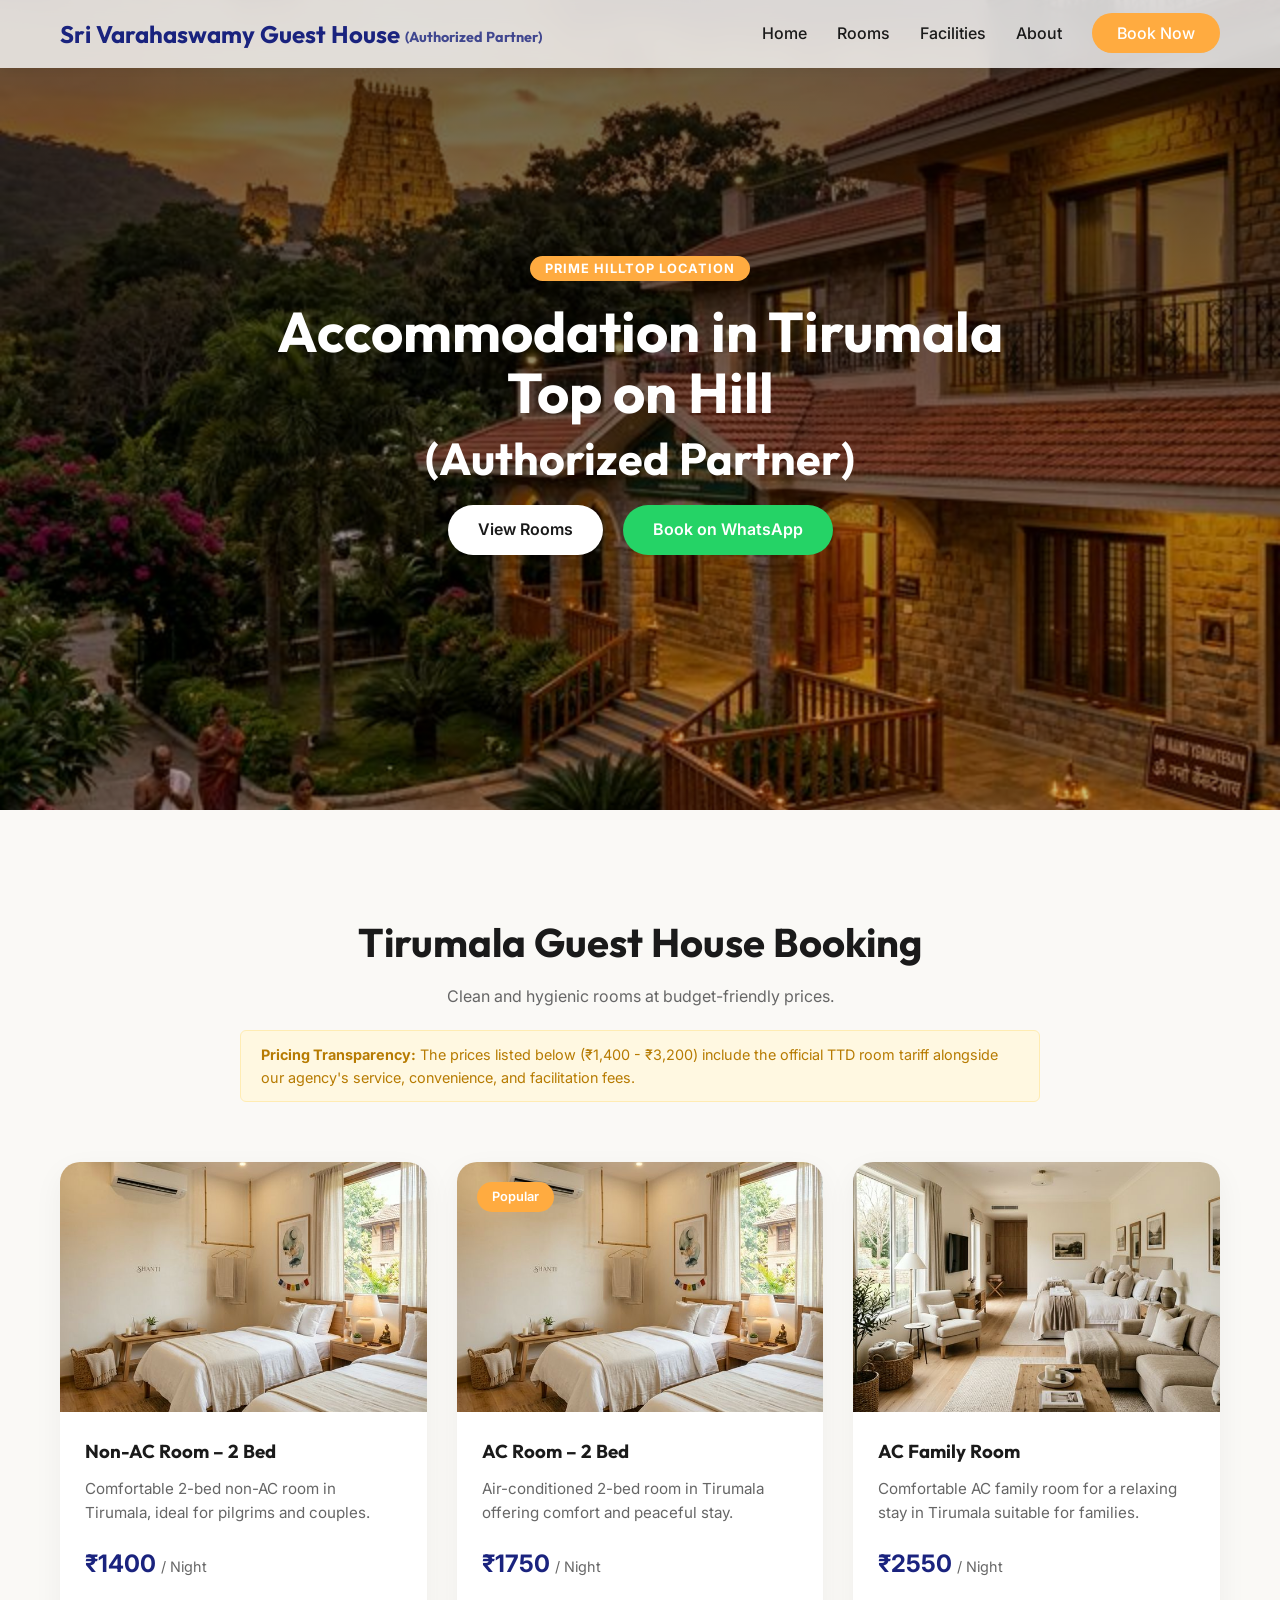
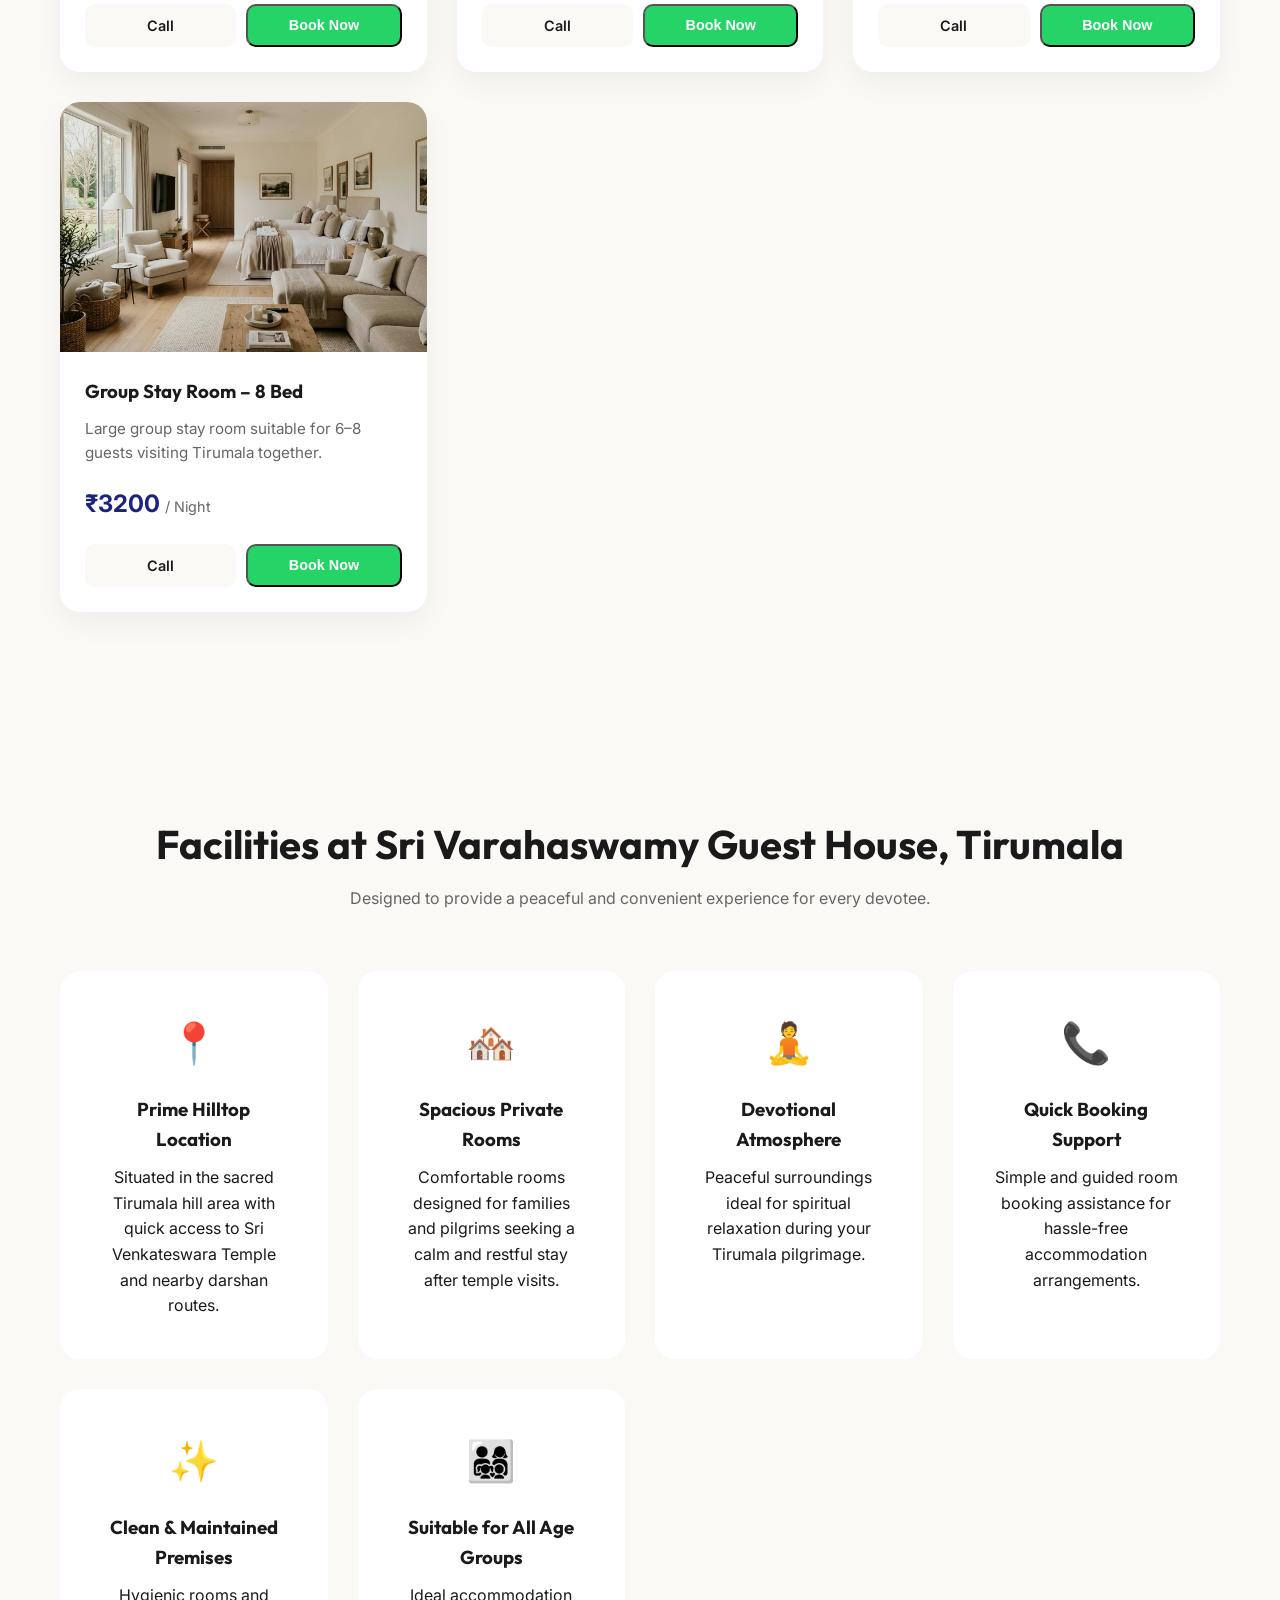
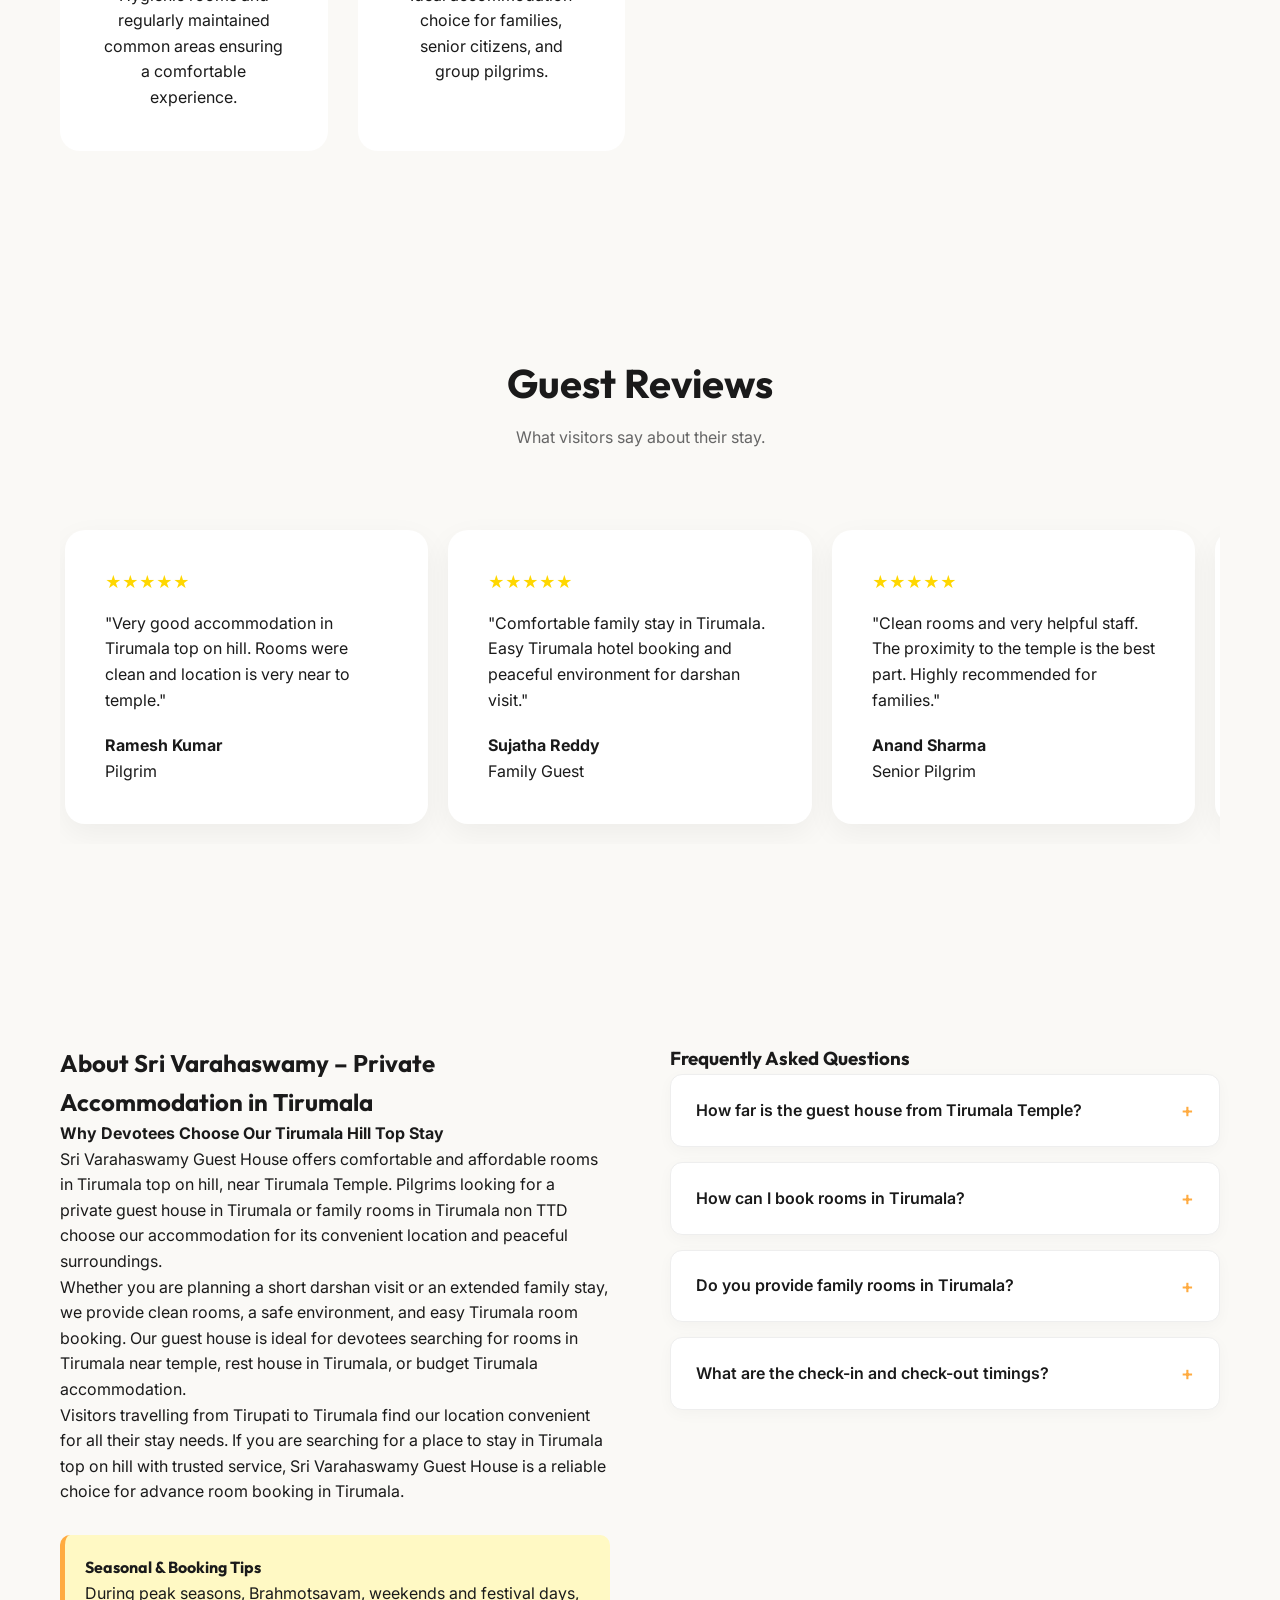
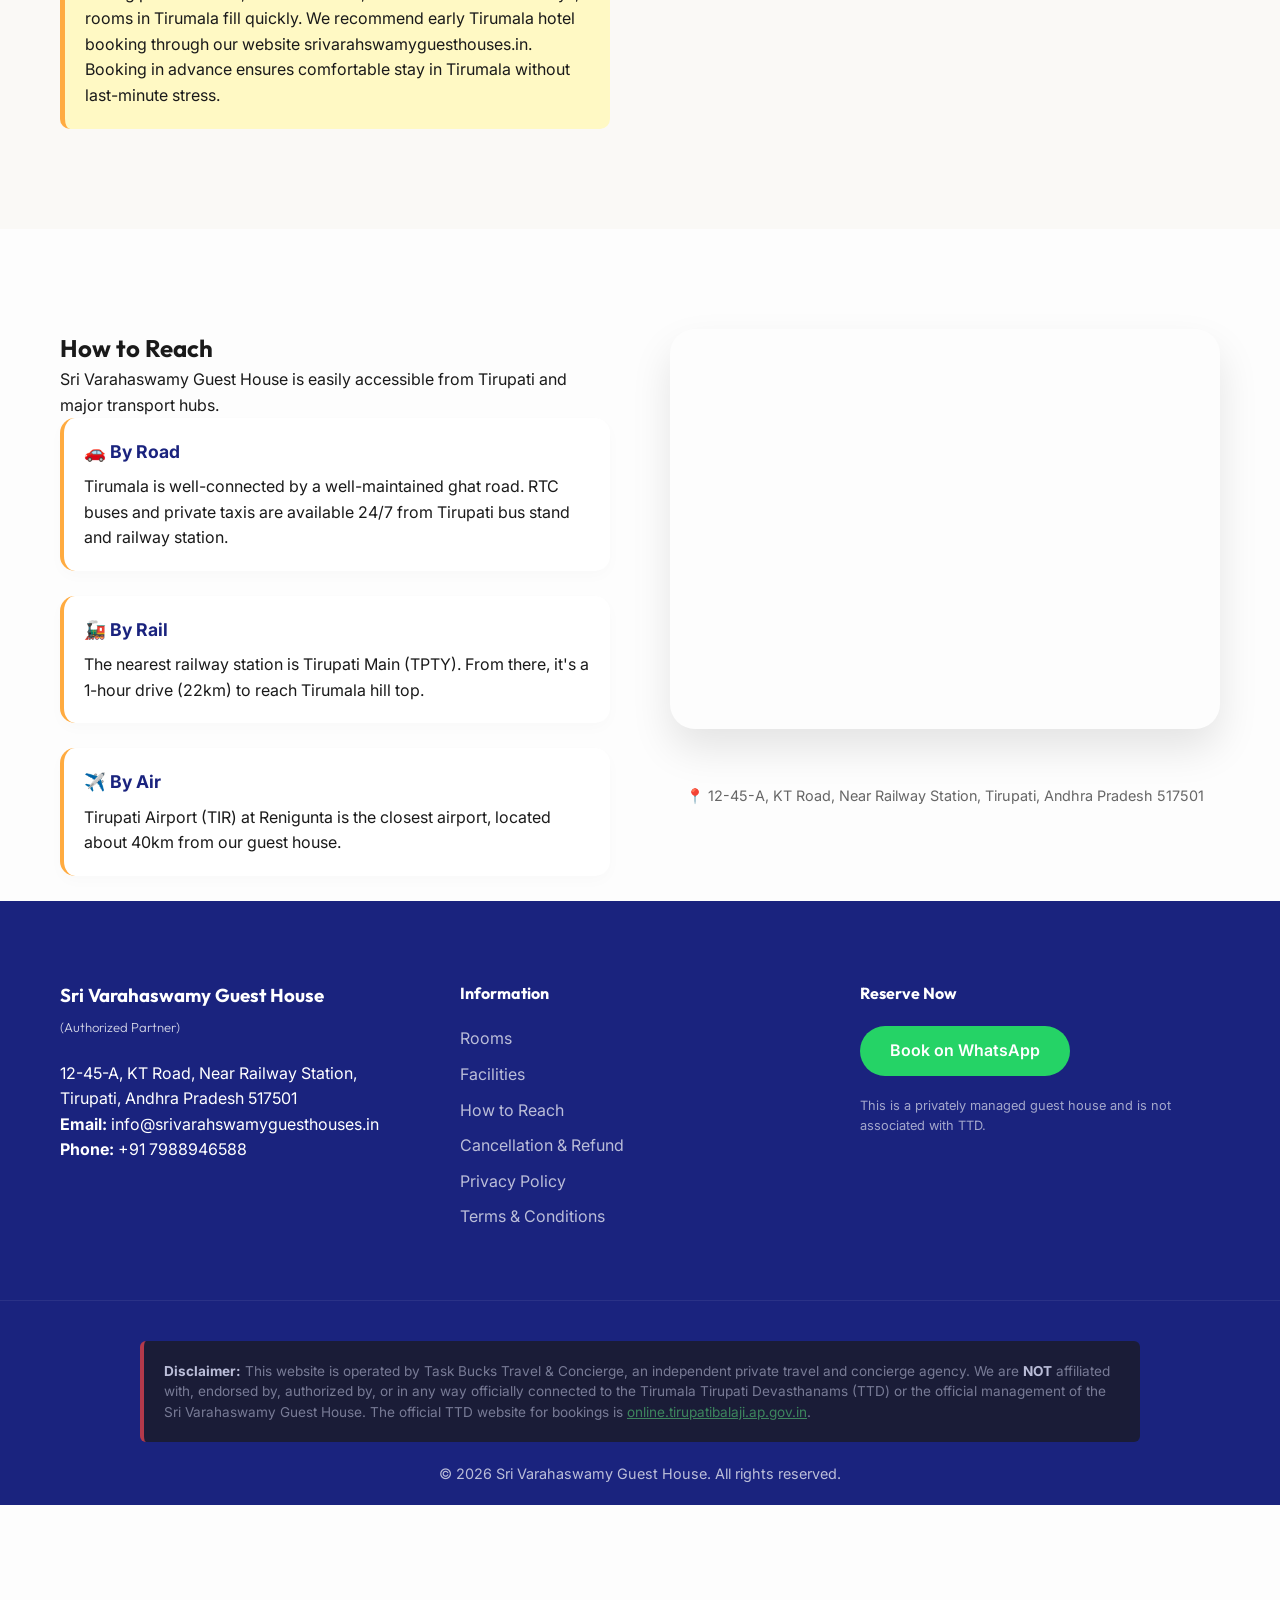
==== index.html @ fe8ccba9 "Add Google tag (gtag.js) to headers" ====
<!DOCTYPE html>
<html lang="en">
<head>
    <meta charset="UTF-8">
    <meta name="viewport" content="width=device-width, initial-scale=1.0">
    <title>Sri Varahaswamy Guest House | Authorized Partner - Peaceful Stay in Tirumala</title>
    <link rel="stylesheet" href="style.css">
    <link rel="preconnect" href="https://fonts.googleapis.com">
    <link rel="preconnect" href="https://fonts.gstatic.com" crossorigin>
    <link href="https://fonts.googleapis.com/css2?family=Outfit:wght@300;400;600;700&family=Inter:wght@400;500;600&display=swap" rel="stylesheet">
    <meta name="description" content="Peaceful private accommodation in Tirumala top on hill. Ideal for pilgrims seeking budget rooms in Tirumala near temple with advance room booking support.">
    <meta name="keywords" content="Tirumala room booking, Rooms in Tirumala near temple, Tirumala guest house booking, Accommodation in Tirumala top on hill, Budget rooms in Tirumala, Tirumala private accommodation, Family rooms in Tirumala non TTD, Private guest house in Tirumala top on hill, AC family room Tirumala booking, Advance room booking in Tirumala, Group stay rooms in Tirumala, Stay near Sri Venkateswara Temple Tirumala, Tirumala hill top stay, Tirupati to Tirumala accommodation">
    <!-- Vercel Analytics -->
    <script>
      window.va = window.va || function () { (window.vaq = window.vaq || []).push(arguments); };
    </script>
    <script defer src="/_vercel/insights/script.js"></script>

    <!-- Google tag (gtag.js) -->
    <script async src="https://www.googletagmanager.com/gtag/js?id=AW-18048998232"></script>
    <script>
      window.dataLayer = window.dataLayer || [];
      function gtag(){dataLayer.push(arguments);}
      gtag('js', new Date());

      gtag('config', 'AW-18048998232');
    </script>
    <!-- Google tag (gtag.js) -->
    <script async src="https://www.googletagmanager.com/gtag/js?id=AW-18251612010"></script>
    <script>
      window.dataLayer = window.dataLayer || [];
      function gtag(){dataLayer.push(arguments);}
      gtag('js', new Date());

      gtag('config', 'AW-18251612010');
    </script>
</head>
<body>
    <nav class="navbar">
        <div class="container">
            <a href="#" class="logo">Sri Varahaswamy Guest House <span style="font-size: 0.6em; opacity: 0.8; vertical-align: middle;">(Authorized Partner)</span></a>
            <ul class="nav-links">
                <li><a href="#home">Home</a></li>
                <li><a href="#rooms">Rooms</a></li>
                <li><a href="#facilities">Facilities</a></li>
                <li><a href="#about">About</a></li>
                <li><a href="#contact" class="btn-primary">Book Now</a></li>
            </ul>
            <button class="mobile-menu-toggle">
                <span></span>
                <span></span>
                <span></span>
            </button>
        </div>
    </nav>

    <header id="home" class="hero">
        <div class="hero-overlay"></div>
        <img src="assets/hero_tirumala_guesthouse_1774015501222.png" alt="Sri Varahaswamy Guest House Tirumala" class="hero-bg">
        <div class="container hero-content">
            <span class="badge">Prime Hilltop Location</span>
            <h1>Accommodation in Tirumala Top on Hill <br><span style="font-size: 0.8em;">(Authorized Partner)</span></h1>


            <div class="hero-btns">
                <a href="#rooms" class="btn-secondary">View Rooms</a>
                <a href="https://wa.me/917988946588" class="btn-whatsapp">Book on WhatsApp</a>
            </div>
        </div>
    </header>

    <section id="rooms" class="rooms">
        <div class="container">
            <div class="section-header">
                <h2>Tirumala Guest House Booking</h2>
                <p>Clean and hygienic rooms at budget-friendly prices.</p>
                <div style="background-color: #fff8e1; color: #b77b02; padding: 12px 20px; border-radius: 6px; margin: 20px auto 0; max-width: 800px; border: 1px solid #ffecb3; text-align: left; font-size: 0.9rem;">
                    <strong>Pricing Transparency:</strong> The prices listed below (₹1,400 - ₹3,200) include the official TTD room tariff alongside our agency's service, convenience, and facilitation fees.
                </div>
            </div>
            <div class="room-grid">
                <!-- Non-AC Room - 2 Bed -->
                <div class="room-card">
                    <div class="room-img">
                        <img src="assets/room_ac_luxury_1774015519797.png" alt="Non-AC Room">
                    </div>
                    <div class="room-info">
                        <h3>Non-AC Room – 2 Bed</h3>
                        <p>Comfortable 2-bed non-AC room in Tirumala, ideal for pilgrims and couples.</p>
                        <div class="price">₹1400 <span>/ Night</span></div>
                        <div class="room-footer">
                            <a href="tel:+917988946588" class="btn-call">Call</a>
                            <button onclick="openBookingModal('Non-AC Room – 2 Bed')" class="btn-wa">Book Now</button>
                        </div>
                    </div>
                </div>

                <!-- AC Room - 2 Bed -->
                <div class="room-card highlight">
                    <div class="room-img">
                        <img src="assets/room_ac_luxury_1774015519797.png" alt="AC Room">
                        <span class="room-badge">Popular</span>
                    </div>
                    <div class="room-info">
                        <h3>AC Room – 2 Bed</h3>
                        <p>Air-conditioned 2-bed room in Tirumala offering comfort and peaceful stay.</p>
                        <div class="price">₹1750 <span>/ Night</span></div>
                        <div class="room-footer">
                            <a href="tel:+917988946588" class="btn-call">Call</a>
                            <button onclick="openBookingModal('AC Room – 2 Bed')" class="btn-wa">Book Now</button>
                        </div>
                    </div>
                </div>

                <!-- AC Family Room -->
                <div class="room-card">
                    <div class="room-img">
                        <img src="assets/room_family_spacious_1774015540681.png" alt="AC Family Room">
                    </div>
                    <div class="room-info">
                        <h3>AC Family Room</h3>
                        <p>Comfortable AC family room for a relaxing stay in Tirumala suitable for families.</p>
                        <div class="price">₹2550 <span>/ Night</span></div>
                        <div class="room-footer">
                            <a href="tel:+917988946588" class="btn-call">Call</a>
                            <button onclick="openBookingModal('AC Family Room')" class="btn-wa">Book Now</button>
                        </div>
                    </div>
                </div>
                
                <!-- Group Stay Room - 8 Bed -->
                <div class="room-card">
                    <div class="room-img">
                        <img src="assets/room_family_spacious_1774015540681.png" alt="Group Stay Room" style="filter: brightness(0.9);">
                    </div>
                    <div class="room-info">
                        <h3>Group Stay Room – 8 Bed</h3>
                        <p>Large group stay room suitable for 6–8 guests visiting Tirumala together.</p>
                        <div class="price">₹3200 <span>/ Night</span></div>
                        <div class="room-footer">
                            <a href="tel:+917988946588" class="btn-call">Call</a>
                            <button onclick="openBookingModal('Group Stay Room – 8 Bed')" class="btn-wa">Book Now</button>
                        </div>
                    </div>
                </div>
            </div>
        </div>
    </section>

    <section id="facilities" class="facilities">
        <div class="container">
            <div class="section-header">
                <h2>Facilities at Sri Varahaswamy Guest House, Tirumala</h2>
                <p>Designed to provide a peaceful and convenient experience for every devotee.</p>
            </div>
            <div class="facilities-grid">
                <div class="facility-item">
                    <div class="icon">📍</div>
                    <h3>Prime Hilltop Location</h3>
                    <p>Situated in the sacred Tirumala hill area with quick access to Sri Venkateswara Temple and nearby darshan routes.</p>
                </div>
                <div class="facility-item">
                    <div class="icon">🏘️</div>
                    <h3>Spacious Private Rooms</h3>
                    <p>Comfortable rooms designed for families and pilgrims seeking a calm and restful stay after temple visits.</p>
                </div>
                <div class="facility-item">
                    <div class="icon">🧘</div>
                    <h3>Devotional Atmosphere</h3>
                    <p>Peaceful surroundings ideal for spiritual relaxation during your Tirumala pilgrimage.</p>
                </div>
                <div class="facility-item">
                    <div class="icon">📞</div>
                    <h3>Quick Booking Support</h3>
                    <p>Simple and guided room booking assistance for hassle-free accommodation arrangements.</p>
                </div>
                <div class="facility-item">
                    <div class="icon">✨</div>
                    <h3>Clean & Maintained Premises</h3>
                    <p>Hygienic rooms and regularly maintained common areas ensuring a comfortable experience.</p>
                </div>
                <div class="facility-item">
                    <div class="icon">👨‍👩‍👧‍👦</div>
                    <h3>Suitable for All Age Groups</h3>
                    <p>Ideal accommodation choice for families, senior citizens, and group pilgrims.</p>
                </div>
            </div>
        </div>
    </section>

    <section id="reviews" class="reviews">
        <div class="container">
            <div class="section-header">
                <h2>Guest Reviews</h2>
                <p>What visitors say about their stay.</p>
            </div>
            <div class="testimonial-slider">
                <div class="testimonial-card">
                    <div class="stars">★★★★★</div>
                    <p>"Very good accommodation in Tirumala top on hill. Rooms were clean and location is very near to temple."</p>
                    <div class="author">
                        <strong>Ramesh Kumar</strong>
                        <span>Pilgrim</span>
                    </div>
                </div>
                <div class="testimonial-card">
                    <div class="stars">★★★★★</div>
                    <p>"Comfortable family stay in Tirumala. Easy Tirumala hotel booking and peaceful environment for darshan visit."</p>
                    <div class="author">
                        <strong>Sujatha Reddy</strong>
                        <span>Family Guest</span>
                    </div>
                </div>
                <div class="testimonial-card">
                    <div class="stars">★★★★★</div>
                    <p>"Clean rooms and very helpful staff. The proximity to the temple is the best part. Highly recommended for families."</p>
                    <div class="author">
                        <strong>Anand Sharma</strong>
                        <span>Senior Pilgrim</span>
                    </div>
                </div>
                <div class="testimonial-card">
                    <div class="stars">★★★★★</div>
                    <p>"Great experience booking through WhatsApp. Quick response and the room was ready when we arrived."</p>
                    <div class="author">
                        <strong>Kiran J.</strong>
                        <span>Devotee</span>
                    </div>
                </div>
            </div>
        </div>
    </section>

    <section id="about" class="about">
        <div class="container grid-2">
            <div class="about-content">
                <h2>About Sri Varahaswamy – Private Accommodation in Tirumala</h2>
                <p><strong>Why Devotees Choose Our Tirumala Hill Top Stay</strong></p>
                <p>Sri Varahaswamy Guest House offers comfortable and affordable rooms in Tirumala top on hill, near Tirumala Temple. Pilgrims looking for a private guest house in Tirumala or family rooms in Tirumala non TTD choose our accommodation for its convenient location and peaceful surroundings.</p>
                <p>Whether you are planning a short darshan visit or an extended family stay, we provide clean rooms, a safe environment, and easy Tirumala room booking. Our guest house is ideal for devotees searching for rooms in Tirumala near temple, rest house in Tirumala, or budget Tirumala accommodation.</p>
                <p>Visitors travelling from Tirupati to Tirumala find our location convenient for all their stay needs. If you are searching for a place to stay in Tirumala top on hill with trusted service, Sri Varahaswamy Guest House is a reliable choice for advance room booking in Tirumala.</p>
                
                <div class="booking-advice">
                    <h4>Seasonal & Booking Tips</h4>
                    <p>During peak seasons, Brahmotsavam, weekends and festival days, rooms in Tirumala fill quickly. We recommend early Tirumala hotel booking through our website srivarahswamyguesthouses.in. Booking in advance ensures comfortable stay in Tirumala without last-minute stress.</p>
                </div>
            </div>
            <div class="faq">
                <h3>Frequently Asked Questions</h3>
                <div class="faq-item">
                    <div class="faq-question">How far is the guest house from Tirumala Temple?</div>
                    <div class="faq-answer">
                        <p>Our guest house is located top on hill in Tirumala, near the temple area, making it convenient for darshan and temple visits.</p>
                    </div>
                </div>
                <div class="faq-item">
                    <div class="faq-question">How can I book rooms in Tirumala?</div>
                    <div class="faq-answer">
                        <p>You can book rooms easily through our website using the "Book Now" buttons or by contacting us directly on WhatsApp at +91 7988946588.</p>
                    </div>
                </div>
                <div class="faq-item">
                    <div class="faq-question">Do you provide family rooms in Tirumala?</div>
                    <div class="faq-answer">
                        <p>Yes, we offer both AC and Non-AC family rooms suitable for 3–5 guests, as well as large group rooms for up to 8 guests.</p>
                    </div>
                </div>
                <div class="faq-item">
                    <div class="faq-question">What are the check-in and check-out timings?</div>
                    <div class="faq-answer">
                        <p>Our standard check-in time is flexible based on your arrival, and check-out is typically 24 hours from the time of check-in, subject to availability.</p>
                    </div>
                </div>
            </div>
        </div>
    </section>

    <section id="how-to-reach" class="how-to-reach">
        <div class="container grid-2">
            <div class="reach-info">
                <h2>How to Reach</h2>
                <p>Sri Varahaswamy Guest House is easily accessible from Tirupati and major transport hubs.</p>
                <div class="reach-item">
                    <strong>🚗 By Road</strong>
                    <p>Tirumala is well-connected by a well-maintained ghat road. RTC buses and private taxis are available 24/7 from Tirupati bus stand and railway station.</p>
                </div>
                <div class="reach-item">
                    <strong>🚂 By Rail</strong>
                    <p>The nearest railway station is Tirupati Main (TPTY). From there, it's a 1-hour drive (22km) to reach Tirumala hill top.</p>
                </div>
                <div class="reach-item">
                    <strong>✈️ By Air</strong>
                    <p>Tirupati Airport (TIR) at Renigunta is the closest airport, located about 40km from our guest house.</p>
                </div>
            </div>
            <div class="map-box">
                <div class="map-container">
                    <iframe 
                        src="https://www.google.com/maps/embed?pb=!1m18!1m12!1m3!1d3877.348684784346!2d79.34444537526315!3d13.68222228669477!2m3!1f0!2f0!3f0!3m2!1i1024!2i768!4f13.1!3m3!1m2!1s0x3a4d4b2e8a1a2b3d%3A0xc5dae3d82d5d6d3c!2sSri%20Varahaswamy%20Guest%20House!5e0!3m2!1sen!2sin!4v1710940000000!5m2!1sen!2sin" 
                        width="100%" 
                        height="400" 
                        style="border:0;" 
                        allowfullscreen="" 
                        loading="lazy">
                    </iframe>
                </div>
                <p class="map-caption">📍 12-45-A, KT Road, Near Railway Station, Tirupati, Andhra Pradesh 517501</p>
            </div>
        </div>
    <footer id="contact" class="footer">
        <div class="container footer-content">
            <div class="footer-info">
                <h3>Sri Varahaswamy Guest House <br><span style="font-size: 0.7em; font-weight: 300; opacity: 0.8;">(Authorized Partner)</span></h3>
                <p>12-45-A, KT Road, Near Railway Station,<br>Tirupati, Andhra Pradesh 517501</p>
                <p><strong>Email:</strong> info@srivarahswamyguesthouses.in</p>
                <p><strong>Phone:</strong> +91 7988946588</p>
            </div>
            <div class="footer-links">
                <h4>Information</h4>
                <ul>
                    <li><a href="#rooms">Rooms</a></li>
                    <li><a href="#facilities">Facilities</a></li>
                    <li><a href="#how-to-reach">How to Reach</a></li>
                    <li><a href="refund-policy.html">Cancellation & Refund</a></li>
                    <li><a href="privacy-policy.html">Privacy Policy</a></li>
                    <li><a href="terms-and-conditions.html">Terms & Conditions</a></li>
                </ul>
            </div>
            <div class="footer-cta">
                <h4>Reserve Now</h4>
                <a href="https://wa.me/917988946588" class="btn-whatsapp">Book on WhatsApp</a>
                <p class="notice">This is a privately managed guest house and is not associated with TTD.</p>
            </div>
        </div>
        <div class="footer-bottom">
            <div style="background-color: #1a1a1a; color: #a0a0a0; padding: 20px; margin: 0 auto 20px; max-width: 1000px; border-radius: 6px; text-align: left; font-size: 0.85rem; line-height: 1.5; border-left: 4px solid #f44336;">
                <strong style="color: #fff;">Disclaimer:</strong> This website is operated by Task Bucks Travel & Concierge, an independent private travel and concierge agency. We are <strong style="color: #fff;">NOT</strong> affiliated with, endorsed by, authorized by, or in any way officially connected to the Tirumala Tirupati Devasthanams (TTD) or the official management of the Sri Varahaswamy Guest House. The official TTD website for bookings is <a href="https://online.tirupatibalaji.ap.gov.in" style="color: #4CAF50; text-decoration: underline;" target="_blank">online.tirupatibalaji.ap.gov.in</a>.
            </div>
            <p>&copy; 2026 Sri Varahaswamy Guest House. All rights reserved.</p>
        </div>
    </footer>

    <!-- Enquiry Modal -->
    <div id="bookingModal" class="modal">
        <div class="modal-content">
            <button class="close-modal">&times;</button>
            <div class="modal-header">
                <h2>Enquiry for <span id="selectedRoom">Room</span></h2>
                <p>Please fill in your details to book your stay.</p>
            </div>
            <div style="background-color: #fff8e1; color: #b77b02; padding: 10px 15px; border-radius: 4px; margin-bottom: 20px; border: 1px solid #ffecb3; text-align: left; font-size: 0.85rem; line-height: 1.4;">
                <strong>Pricing Transparency:</strong> The prices listed include the official TTD room tariff alongside our agency's service, convenience, and facilitation fees.
            </div>
            <form id="enquiryForm" class="booking-form">
                <input type="hidden" id="roomTypeInput" name="roomType">
                <div class="form-group">
                    <label for="fullName">Full Name</label>
                    <input type="text" id="fullName" name="fullName" placeholder="Enter your name" required>
                </div>
                <div class="form-group">
                    <label for="checkIn">Check-in Date</label>
                    <input type="date" id="checkIn" name="checkIn" required>
                </div>
                <div class="form-group">
                    <label for="checkOut">Check-out Date</label>
                    <input type="date" id="checkOut" name="checkOut" required>
                </div>
                <div class="form-group">
                    <label for="numGuests">Number of Guests</label>
                    <input type="number" id="numGuests" name="numGuests" min="1" max="10" placeholder="e.g. 3" required>
                </div>
                <button type="submit" class="btn-whatsapp w-100">Send Enquiry on WhatsApp</button>
            </form>
        </div>
    </div>

    <!-- Policy Modal -->
    <div id="policyModal" class="modal">
        <div class="modal-content">
            <button class="close-modal" onclick="closePolicyModal()">&times;</button>
            <div id="policyContent">
                <!-- Content injected via JS -->
            </div>
        </div>
    </div>

    <script>
        // Mobile menu toggle
        document.querySelector('.mobile-menu-toggle').addEventListener('click', function() {
            document.querySelector('.nav-links').classList.toggle('active');
        });

        // Booking Modal Logic
        const bookingModal = document.getElementById('bookingModal');
        const closeBookingBtn = bookingModal.querySelector('.close-modal');
        const enquiryForm = document.getElementById('enquiryForm');
        const selectedRoomSpan = document.getElementById('selectedRoom');
        const roomTypeInput = document.getElementById('roomTypeInput');

        function openBookingModal(roomName) {
            selectedRoomSpan.textContent = roomName;
            roomTypeInput.value = roomName;
            bookingModal.style.display = 'flex';
        }

        closeBookingBtn.onclick = () => bookingModal.style.display = 'none';

        // FAQ Toggle
        document.querySelectorAll('.faq-question').forEach(question => {
            question.addEventListener('click', () => {
                const item = question.parentNode;
                item.classList.toggle('active');
            });
        });

        // WhatsApp Form Submission
        enquiryForm.onsubmit = function(e) {
            e.preventDefault();
            const room = roomTypeInput.value;
            const name = document.getElementById('fullName').value;
            const checkIn = document.getElementById('checkIn').value;
            const checkOut = document.getElementById('checkOut').value;
            const guests = document.getElementById('numGuests').value;

            const message = `Hi, I want to book ${room}.\n\n*Booking Details:*\n- Name: ${name}\n- Check-in: ${checkIn}\n- Check-out: ${checkOut}\n- Guests: ${guests}`;
            const encodedMessage = encodeURIComponent(message);
            const whatsappUrl = `https://wa.me/917988946588?text=${encodedMessage}`;
            
            window.open(whatsappUrl, '_blank');
            bookingModal.style.display = 'none';
        };

        // Policy Modal Logic
        const policyModal = document.getElementById('policyModal');
        const policyContent = document.getElementById('policyContent');

        const policies = {
            cancellation: `
                <h2>Cancellation & Refund Policy</h2>
                <div class="policy-body">
                    <p>At Sri Varahaswamy Guest House, we understand that plans can change. Our cancellation policy is designed to be fair to both our guests and our management.</p>
                    <ul>
                        <li><strong>Standard Cancellation:</strong> Cancellations made 24 hours or more before the check-in time are eligible for a full refund.</li>
                        <li><strong>Late Cancellation:</strong> Cancellations made within 24 hours of check-in will incur a charge equivalent to one night's stay.</li>
                        <li><strong>No-Show:</strong> In case of a no-show, the entire booking amount will be forfeited.</li>
                        <li><strong>Refund Process:</strong> Approved refunds will be processed back to the original payment method within 5-7 working days.</li>
                    </ul>
                </div>
            `,
            privacy: `
                <h2>Privacy Policy</h2>
                <div class="policy-body">
                    <p>Your privacy is important to us. This policy describes how we handle your personal information.</p>
                    <ul>
                        <li><strong>Data Collection:</strong> We collect only necessary information such as name, contact number, and ID proof for booking purposes.</li>
                        <li><strong>Data Usage:</strong> Your data is used solely to manage your stay and comply with local regulations.</li>
                        <li><strong>Third-Party Sharing:</strong> We do not sell or share your personal data with third parties for marketing purposes.</li>
                        <li><strong>Security:</strong> We implement standard security measures to protect your information from unauthorized access.</li>
                    </ul>
                </div>
            `,
            terms: `
                <h2>Terms & Conditions</h2>
                <div class="policy-body">
                    <p>By booking a stay at Sri Varahaswamy Guest House, you agree to the following terms:</p>
                    <ul>
                        <li><strong>ID Requirement:</strong> All guests must provide a valid government-issued ID at the time of check-in.</li>
                        <li><strong>Check-in/Check-out:</strong> Our standard check-out is 24 hours from arrival. Early check-in or late check-out is subject to availability.</li>
                        <li><strong>Occupancy:</strong> Each room has a maximum occupancy limit. Additional guests may incur extra charges.</li>
                        <li><strong>Prohibited Actions:</strong> Smoke and alcohol are strictly prohibited within the guest house premises to maintain a devotional atmosphere.</li>
                        <li><strong>Liability:</strong> The guest house is not responsible for any loss or damage to personal belongings.</li>
                    </ul>
                </div>
            `
        };

        function openPolicyModal(type) {
            policyContent.innerHTML = policies[type];
            policyModal.style.display = 'flex';
        }

        function closePolicyModal() {
            policyModal.style.display = 'none';
        }

        // Universal close for modals
        window.addEventListener('click', (event) => {
            if (event.target == bookingModal) bookingModal.style.display = 'none';
            if (event.target == policyModal) closePolicyModal();
        });
    </script>
    <!-- Floating Contact Buttons for Mobile -->
    <div class="floating-contact">
        <a href="tel:+917988946588" class="floating-btn call-btn" aria-label="Call Us">
            <svg viewBox="0 0 24 24" width="24" height="24" stroke="currentColor" stroke-width="2" fill="none" stroke-linecap="round" stroke-linejoin="round"><path d="M22 16.92v3a2 2 0 0 1-2.18 2 19.79 19.79 0 0 1-8.63-3.07 19.5 19.5 0 0 1-6-6 19.79 19.79 0 0 1-3.07-8.67A2 2 0 0 1 4.11 2h3a2 2 0 0 1 2 1.72 12.84 12.84 0 0 0 .7 2.81 2 2 0 0 1-.45 2.11L8.09 9.91a16 16 0 0 0 6 6l2.27-2.27a2 2 0 0 1 2.11-.45 12.84 12.84 0 0 0 2.81.7A2 2 0 0 1 22 16.92z"></path></svg>
        </a>
        <a href="https://wa.me/917988946588" class="floating-btn whatsapp-btn" aria-label="WhatsApp Us">
            <svg viewBox="0 0 24 24" width="24" height="24" stroke="currentColor" stroke-width="2" fill="none" stroke-linecap="round" stroke-linejoin="round"><path d="M21 11.5a8.38 8.38 0 0 1-.9 3.8 8.5 8.5 0 0 1-7.6 4.7 8.38 8.38 0 0 1-3.8-.9L3 21l1.9-5.7a8.38 8.38 0 0 1-.9-3.8 8.5 8.5 0 0 1 4.7-7.6 8.38 8.38 0 0 1 3.8-.9h.5a8.48 8.48 0 0 1 8 8v.5z"></path></svg>
        </a>
    </div>
</body>
</html>
---- style.css ----
:root {
    --primary: #FFAB40; /* Golden/Saffron */
    --primary-dark: #E68A00;
    --secondary: #1A237E; /* Deep Indigo for a spiritual touch */
    --text: #1A1A1A;
    --text-light: #666666;
    --bg-light: #FAF9F6; /* Cream/Pearl white */
    --white: #ffffff;
    --glass: rgba(255, 255, 255, 0.8);
    --shadow: 0 10px 30px rgba(0, 0, 0, 0.05);
    --shadow-hover: 0 20px 40px rgba(0, 0, 0, 0.1);
}

* {
    margin: 0;
    padding: 0;
    box-sizing: border-box;
}

html {
    scroll-behavior: smooth;
}

body {
    font-family: 'Inter', sans-serif;
    color: var(--text);
    background-color: var(--bg-light);
    line-height: 1.6;
}

h1, h2, h3, h4, .logo {
    font-family: 'Outfit', sans-serif;
    font-weight: 700;
}

.container {
    max-width: 1200px;
    margin: 0 auto;
    padding: 0 20px;
}

/* Navbar */
.navbar {
    position: fixed;
    top: 0;
    width: 100%;
    background: var(--glass);
    backdrop-filter: blur(10px);
    z-index: 1000;
    padding: 15px 0;
    box-shadow: 0 2px 10px rgba(0,0,0,0.05);
}

.navbar .container {
    display: flex;
    justify-content: space-between;
    align-items: center;
}

.logo {
    font-size: 1.5rem;
    color: var(--secondary);
    text-decoration: none;
}

.nav-links {
    display: flex;
    list-style: none;
    gap: 30px;
}

.nav-links a {
    text-decoration: none;
    color: var(--text);
    font-weight: 500;
    transition: color 0.3s;
}

.nav-links a:hover {
    color: var(--primary);
}

/* Mobile Menu */
.mobile-menu-toggle {
    display: none;
    flex-direction: column;
    background: none;
    border: none;
    cursor: pointer;
}

.mobile-menu-toggle span {
    width: 25px;
    height: 3px;
    background: var(--text);
    margin: 2px 0;
    border-radius: 2px;
}

/* Buttons */
.btn-primary {
    background: var(--primary);
    color: white !important;
    padding: 10px 25px;
    border-radius: 50px;
    transition: transform 0.3s, background 0.3s;
}

.btn-primary:hover {
    background: var(--primary-dark);
    transform: translateY(-2px);
}

.btn-secondary {
    background: white;
    color: var(--text);
    padding: 12px 30px;
    border-radius: 50px;
    text-decoration: none;
    font-weight: 600;
    box-shadow: var(--shadow);
}

.btn-whatsapp {
    background: #25D366;
    color: white !important;
    padding: 12px 30px;
    border-radius: 50px;
    text-decoration: none;
    font-weight: 600;
    display: inline-flex;
    align-items: center;
    gap: 10px;
    transition: opacity 0.3s;
}

.btn-whatsapp:hover {
    opacity: 0.9;
}

/* Hero */
.hero {
    position: relative;
    height: 90vh;
    display: flex;
    align-items: center;
    overflow: hidden;
    color: white;
}

.hero-bg {
    position: absolute;
    top: 0;
    left: 0;
    width: 100%;
    height: 100%;
    object-fit: cover;
    z-index: -2;
}

.hero-overlay {
    position: absolute;
    top: 0;
    left: 0;
    width: 100%;
    height: 100%;
    background: linear-gradient(rgba(0,0,0,0.6), rgba(0,0,0,0.2));
    z-index: -1;
}

.hero-content {
    text-align: center;
    max-width: 800px;
}

.hero h1 {
    font-size: 3.5rem;
    margin: 20px 0;
    line-height: 1.1;
}

.hero p {
    font-size: 1.2rem;
    margin-bottom: 30px;
    opacity: 0.9;
}

.badge {
    background: var(--primary);
    padding: 5px 15px;
    border-radius: 20px;
    font-size: 0.8rem;
    text-transform: uppercase;
    font-weight: 700;
    letter-spacing: 1px;
}

.hero-btns {
    display: flex;
    gap: 20px;
    justify-content: center;
}

/* Sections */
section {
    padding: 100px 0;
}

.section-header {
    text-align: center;
    margin-bottom: 60px;
}

.section-header h2 {
    font-size: 2.5rem;
    margin-bottom: 10px;
}

.section-header p {
    color: var(--text-light);
}

/* Room Cards */
.room-grid {
    display: grid;
    grid-template-columns: repeat(auto-fit, minmax(300px, 1fr));
    gap: 30px;
}

.room-card {
    background: var(--white);
    border-radius: 20px;
    overflow: hidden;
    box-shadow: var(--shadow);
    transition: transform 0.3s, box-shadow 0.3s;
}

.room-card:hover {
    transform: translateY(-10px);
    box-shadow: var(--shadow-hover);
}

.room-img {
    position: relative;
    height: 250px;
}

.room-img img {
    width: 100%;
    height: 100%;
    object-fit: cover;
}

.room-badge {
    position: absolute;
    top: 20px;
    left: 20px;
    background: var(--primary);
    color: white;
    padding: 5px 15px;
    border-radius: 20px;
    font-size: 0.8rem;
    font-weight: 600;
}

.room-info {
    padding: 25px;
}

.room-info h3 {
    margin-bottom: 10px;
}

.room-info p {
    color: var(--text-light);
    font-size: 0.95rem;
    margin-bottom: 20px;
}

.price {
    font-size: 1.5rem;
    font-weight: 700;
    color: var(--secondary);
    margin-bottom: 20px;
}

.price span {
    font-size: 0.9rem;
    color: var(--text-light);
    font-weight: 400;
}

.room-footer {
    display: flex;
    gap: 10px;
}

.btn-call, .btn-wa {
    flex: 1;
    text-align: center;
    padding: 10px;
    border-radius: 10px;
    text-decoration: none;
    font-weight: 600;
    font-size: 0.9rem;
}

.btn-call {
    background: var(--bg-light);
    color: var(--text);
}

.btn-wa {
    background: #25D366;
    color: white;
}

/* Facilities */
.facilities-grid {
    display: grid;
    grid-template-columns: repeat(auto-fit, minmax(250px, 1fr));
    gap: 30px;
}

.facility-item {
    background: var(--white);
    padding: 40px;
    border-radius: 20px;
    text-align: center;
    transition: background 0.3s;
}

.facility-item:hover {
    background: var(--primary);
    color: white;
}

.facility-item .icon {
    font-size: 2.5rem;
    margin-bottom: 20px;
}

.facility-item h3 {
    margin-bottom: 10px;
}

.facility-item:hover p {
    color: rgba(255,255,255,0.9);
}

/* Reviews Slider */
.testimonial-slider {
    display: flex;
    overflow-x: auto;
    gap: 20px;
    padding: 20px 5px;
    scroll-snap-type: x mandatory;
    scrollbar-width: none; /* Firefox */
    -ms-overflow-style: none;  /* IE and Edge */
}

.testimonial-slider::-webkit-scrollbar {
    display: none; /* Chrome, Safari and Opera */
}

.testimonial-card {
    background: var(--white);
    padding: 40px;
    border-radius: 20px;
    box-shadow: var(--shadow);
    min-width: 350px;
    flex: 0 0 calc(33.333% - 20px);
    scroll-snap-align: center;
    transition: transform 0.3s;
}

@media (max-width: 992px) {
    .testimonial-card {
        flex: 0 0 calc(50% - 20px);
    }
}

@media (max-width: 768px) {
    .testimonial-card {
        flex: 0 0 100%;
        min-width: 100%;
    }
}

.stars {
    color: #FFD700;
    margin-bottom: 15px;
}

.author {
    margin-top: 20px;
    display: flex;
    flex-direction: column;
}

/* About & FAQ */
.grid-2 {
    display: grid;
    grid-template-columns: 1fr 1fr;
    gap: 60px;
}

.booking-advice {
    background: #FFF9C4;
    padding: 20px;
    border-radius: 10px;
    margin-top: 30px;
    border-left: 5px solid var(--primary);
}

/* FAQ Accordion Styling */
.faq-item {
    margin-bottom: 15px;
    background: var(--white);
    border-radius: 12px;
    overflow: hidden;
    box-shadow: 0 4px 15px rgba(0,0,0,0.03);
    border: 1px solid #eee;
}

.faq-question {
    padding: 20px 25px;
    cursor: pointer;
    font-weight: 600;
    display: flex;
    justify-content: space-between;
    align-items: center;
    transition: background 0.3s;
}

.faq-question:hover {
    background: #fbfbfb;
}

.faq-question::after {
    content: '+';
    font-size: 1.2rem;
    color: var(--primary);
    transition: transform 0.3s;
}

.faq-item.active .faq-question::after {
    content: '-';
    transform: rotate(180deg);
}

.faq-answer {
    max-height: 0;
    overflow: hidden;
    padding: 0 25px;
    color: var(--text-light);
    transition: max-height 0.4s ease, padding 0.4s ease;
}

.faq-item.active .faq-answer {
    max-height: 200px;
    padding: 0 25px 25px;
}

/* Location Map Styling */
.location {
    background: var(--bg-light);
}

.map-container {
    width: 100%;
    border-radius: 30px;
    overflow: hidden;
    box-shadow: var(--shadow-hover);
    margin-bottom: 40px;
}

.map-container iframe {
    display: block;
}

.address-card {
    background: var(--white);
    padding: 30px;
    border-radius: 20px;
    box-shadow: var(--shadow);
    text-align: center;
    max-width: 600px;
    margin: 0 auto;
}

.address-item strong {
    display: block;
    color: var(--secondary);
    font-size: 1.1rem;
    margin-bottom: 5px;
}

/* How to Reach & Map */
.how-to-reach {
    background: #fdfdfd;
}

.reach-item {
    margin-bottom: 25px;
    padding: 20px;
    background: var(--white);
    border-radius: 15px;
    box-shadow: 0 5px 15px rgba(0,0,0,0.02);
    border-left: 4px solid var(--primary);
}

.reach-item strong {
    display: block;
    font-size: 1.1rem;
    color: var(--secondary);
    margin-bottom: 8px;
}

.map-box {
    display: flex;
    flex-direction: column;
    gap: 15px;
}

.map-container {
    width: 100%;
    border-radius: 25px;
    overflow: hidden;
    box-shadow: var(--shadow-hover);
}

.map-caption {
    font-size: 0.9rem;
    color: var(--text-light);
    text-align: center;
}

/* Policy Content Styling */
.policy-body {
    max-height: 70vh;
    overflow-y: auto;
    padding-right: 15px;
}

.policy-body p {
    margin-bottom: 15px;
}

.policy-body ul {
    list-style: none;
    padding-left: 0;
}

.policy-body li {
    margin-bottom: 15px;
    padding-left: 20px;
    position: relative;
}

.policy-body li::before {
    content: "•";
    color: var(--primary);
    position: absolute;
    left: 0;
    font-weight: bold;
}

/* Footer */
.footer {
    background: var(--secondary);
    color: white;
    padding: 80px 0 20px;
}

.footer-content {
    display: grid;
    grid-template-columns: repeat(auto-fit, minmax(200px, 1fr));
    gap: 40px;
    margin-bottom: 60px;
}

.footer h3, .footer h4 {
    margin-bottom: 20px;
}

.footer-links ul {
    list-style: none;
}

.footer-links li {
    margin-bottom: 10px;
}

.footer-links a {
    color: rgba(255,255,255,0.7);
    text-decoration: none;
    transition: color 0.3s;
}

.footer-links a:hover {
    color: var(--primary);
}

.notice {
    font-size: 0.8rem;
    opacity: 0.6;
    margin-top: 20px;
}

.footer-bottom {
    text-align: center;
    padding-top: 40px;
    border-top: 1px solid rgba(255,255,255,0.1);
    font-size: 0.9rem;
    opacity: 0.7;
}

/* Modal Styling */
.modal {
    display: none;
    position: fixed;
    top: 0;
    left: 0;
    width: 100%;
    height: 100%;
    background: rgba(0, 0, 0, 0.5);
    backdrop-filter: blur(8px);
    z-index: 2000;
    justify-content: center;
    align-items: center;
    padding: 20px;
}

.modal-content {
    background: var(--white);
    max-width: 500px;
    width: 100%;
    padding: 40px;
    border-radius: 30px;
    position: relative;
    box-shadow: var(--shadow-hover);
    animation: slideUp 0.4s cubic-bezier(0.165, 0.84, 0.44, 1);
}

@keyframes slideUp {
    from { transform: translateY(50px); opacity: 0; }
    to { transform: translateY(0); opacity: 1; }
}

.close-modal {
    position: absolute;
    top: 20px;
    right: 20px;
    font-size: 2rem;
    background: none;
    border: none;
    cursor: pointer;
    color: var(--text-light);
}

.modal-header {
    margin-bottom: 30px;
    text-align: center;
}

.modal-header h2 {
    font-size: 1.8rem;
    color: var(--secondary);
    margin-bottom: 5px;
}

.modal-header p {
    color: var(--text-light);
    font-size: 0.9rem;
}

.booking-form .form-group {
    margin-bottom: 20px;
}

.booking-form label {
    display: block;
    margin-bottom: 8px;
    font-weight: 600;
    font-size: 0.9rem;
}

.booking-form input {
    width: 100%;
    padding: 12px 15px;
    border: 1px solid #ddd;
    border-radius: 12px;
    font-size: 1rem;
    font-family: inherit;
    transition: border-color 0.3s;
}

.booking-form input:focus {
    outline: none;
    border-color: var(--primary);
}

.w-100 {
    width: 100%;
    justify-content: center;
    border: none;
    cursor: pointer;
    font-family: inherit;
    font-size: 1rem;
}

/* Floating Contact Buttons for Mobile */
.floating-contact {
    display: none;
    position: fixed;
    bottom: 25px;
    left: 20px;
    right: 20px;
    justify-content: space-between;
    z-index: 9999;
    pointer-events: none;
}

.floating-btn {
    pointer-events: auto;
    width: 60px;
    height: 60px;
    border-radius: 50%;
    display: flex;
    align-items: center;
    justify-content: center;
    color: white;
    text-decoration: none;
    box-shadow: 0 4px 15px rgba(0,0,0,0.2);
    transition: transform 0.3s cubic-bezier(0.175, 0.885, 0.32, 1.275);
    animation: pulse 2s infinite;
}

.floating-btn:hover {
    transform: scale(1.1);
}

.call-btn {
    background: #FFAB40; /* Theme primary color */
}

.whatsapp-btn {
    background: #25D366;
}

@keyframes pulse {
    0% { transform: scale(1); box-shadow: 0 4px 15px rgba(0,0,0,0.15); }
    50% { transform: scale(1.05); box-shadow: 0 4px 25px rgba(0,0,0,0.25); }
    100% { transform: scale(1); box-shadow: 0 4px 15px rgba(0,0,0,0.15); }
}

@media (max-width: 768px) {
    .nav-links {
        display: none;
        position: absolute;
        top: 100%;
        left: 0;
        width: 100%;
        background: var(--white);
        flex-direction: column;
        padding: 20px;
        text-align: center;
        box-shadow: 0 5px 10px rgba(0,0,0,0.1);
    }

    .nav-links.active {
        display: flex;
    }

    .mobile-menu-toggle {
        display: flex;
    }

    .floating-contact {
        display: flex;
    }

    .hero h1 {
        font-size: 2.2rem;
        padding-top: 40px;
    }

    .hero p {
        font-size: 1.1rem;
        margin-bottom: 20px;
    }

    .hero {
        height: auto;
        min-height: 80vh;
        padding: 120px 0 60px;
    }

    .hero-btns {
        flex-direction: column;
        gap: 15px;
    }

    .btn-secondary, .btn-whatsapp {
        width: 100%;
        justify-content: center;
    }
    
    .navbar .logo {
        font-size: 1.2rem;
    }

    .grid-2 {
        grid-template-columns: 1fr;
    }
}
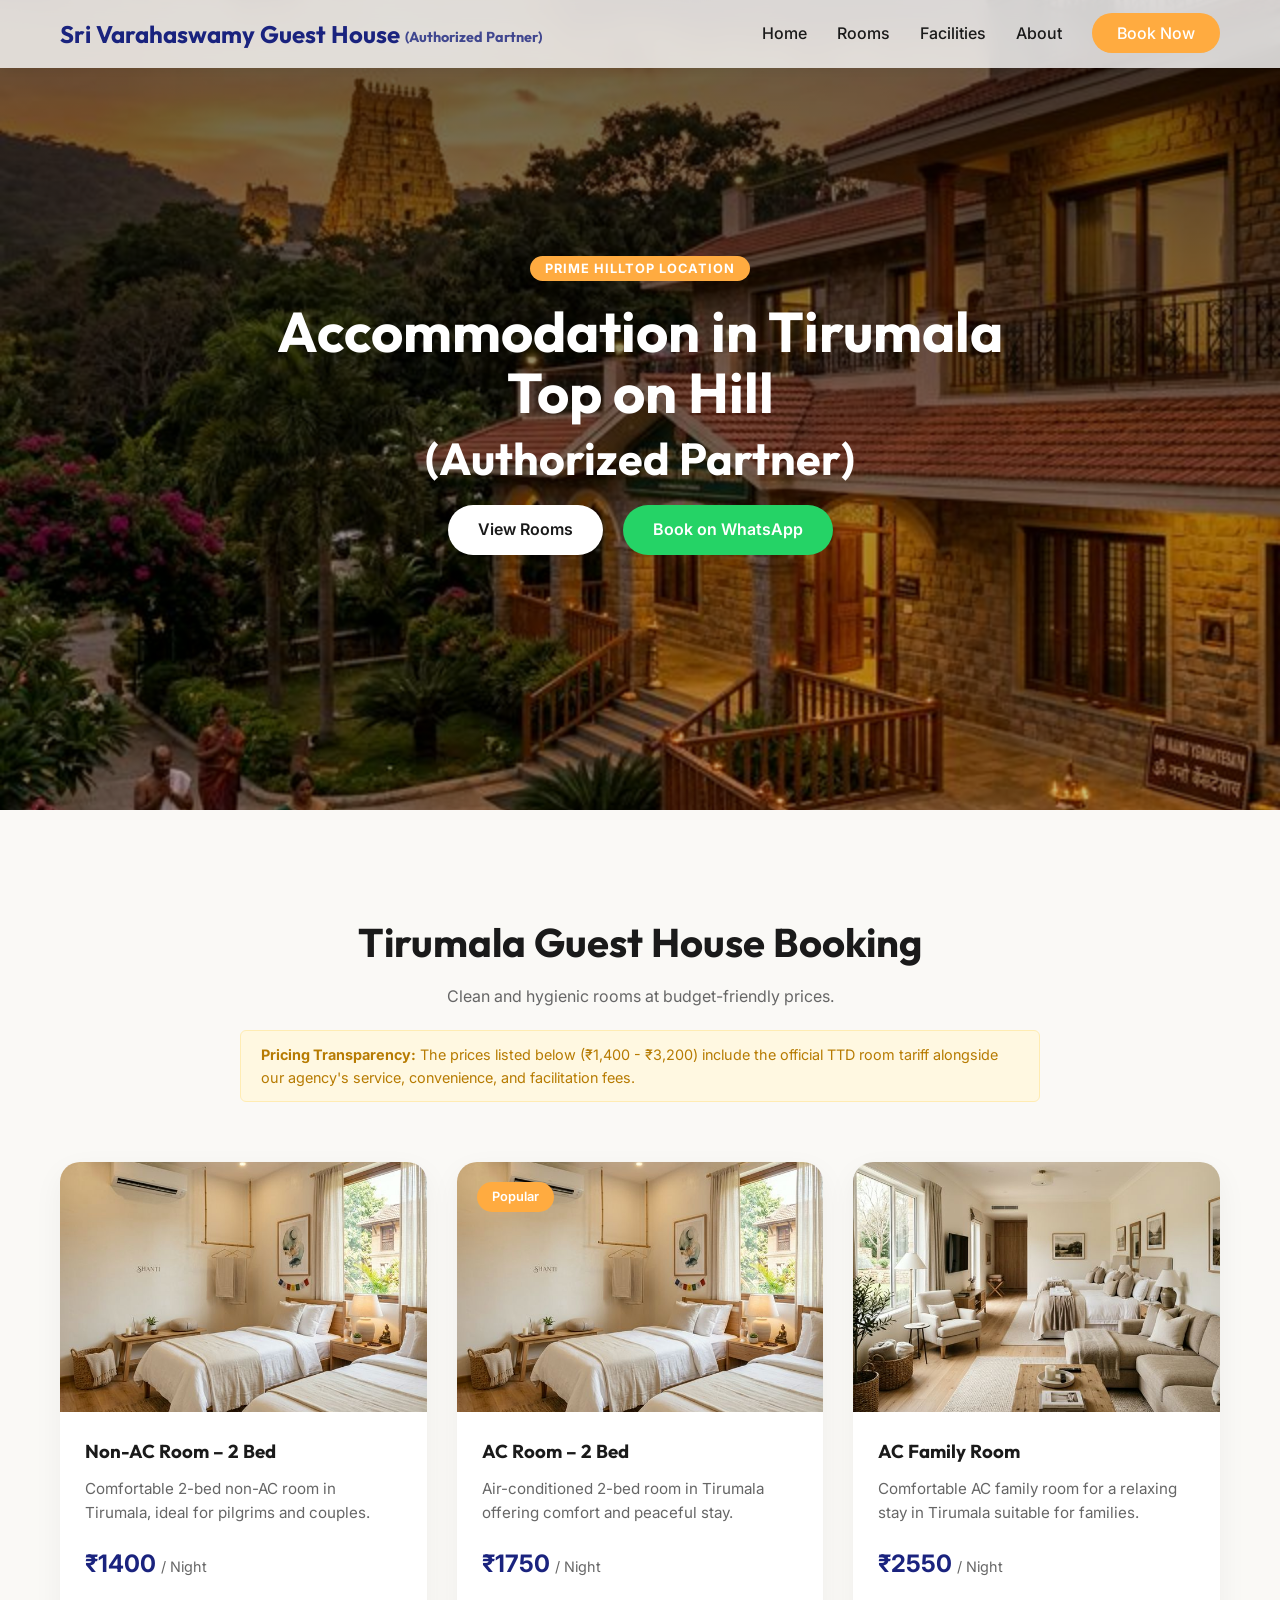
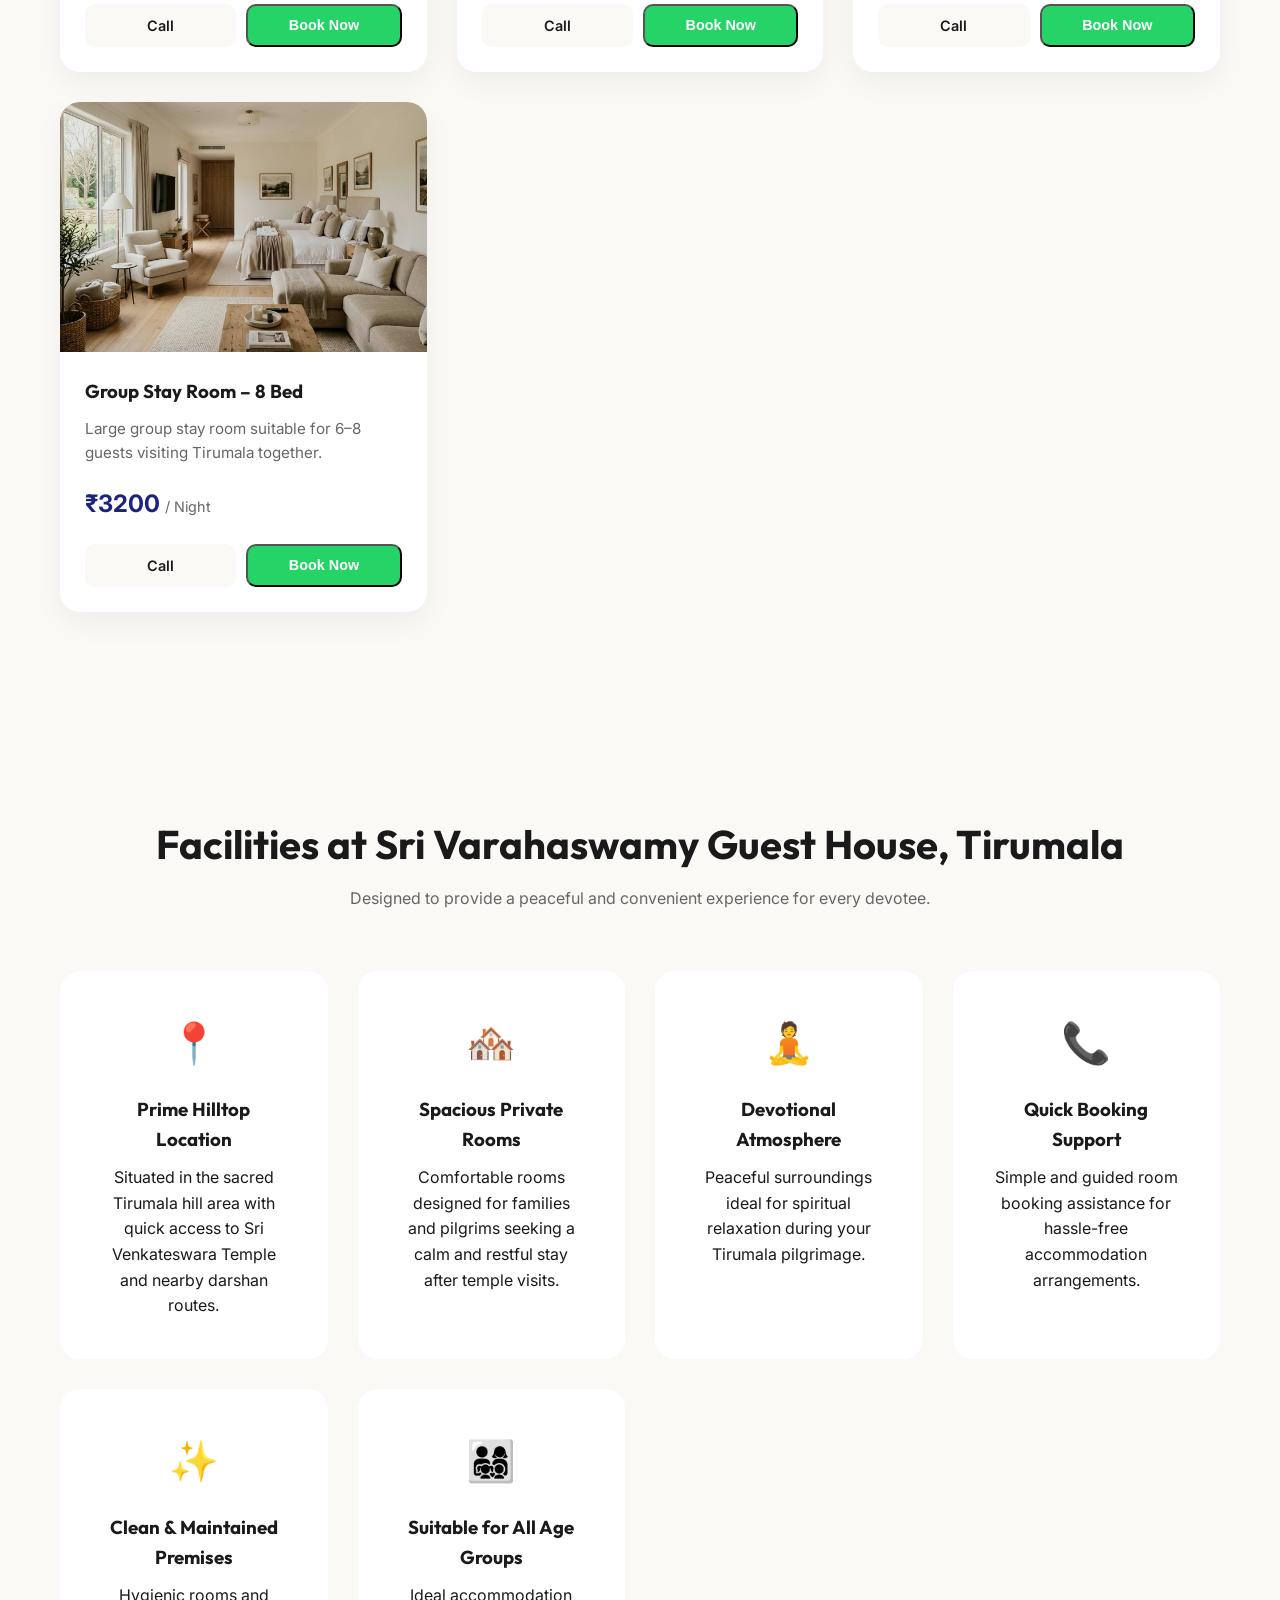
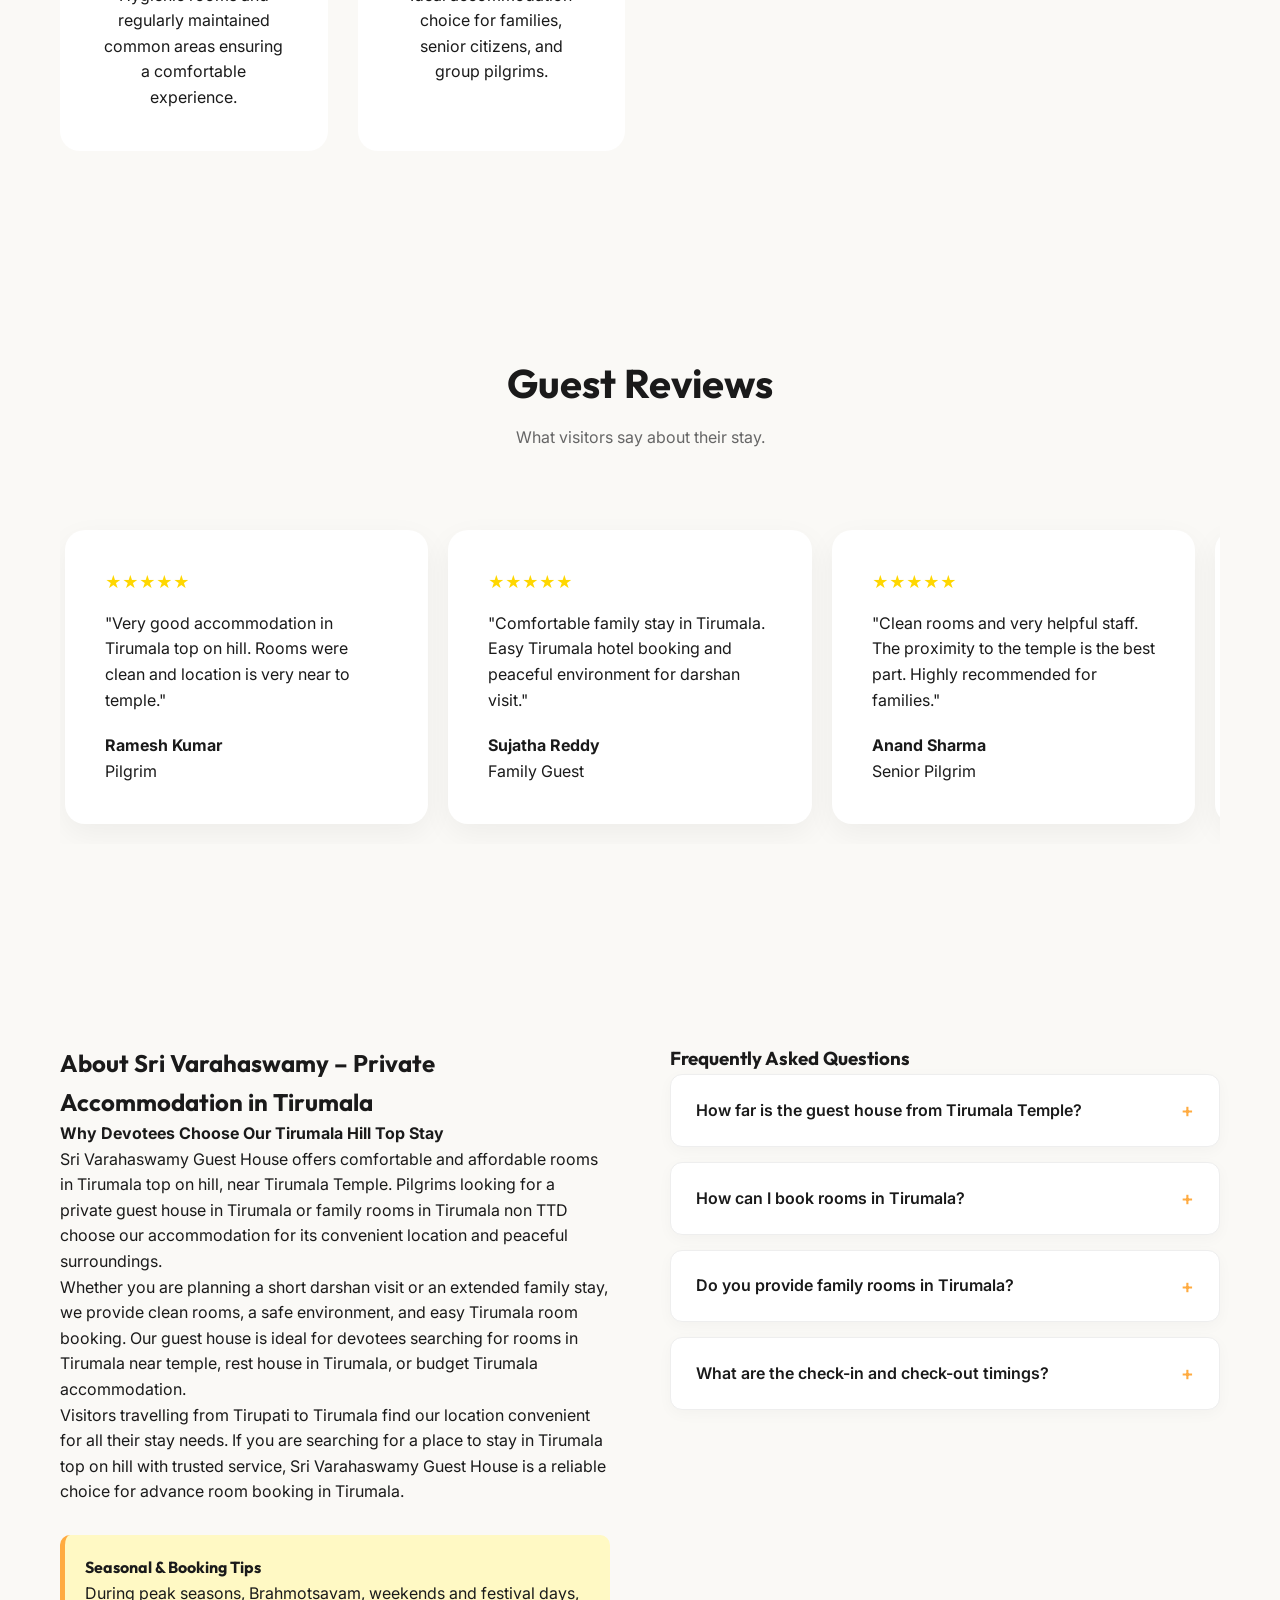
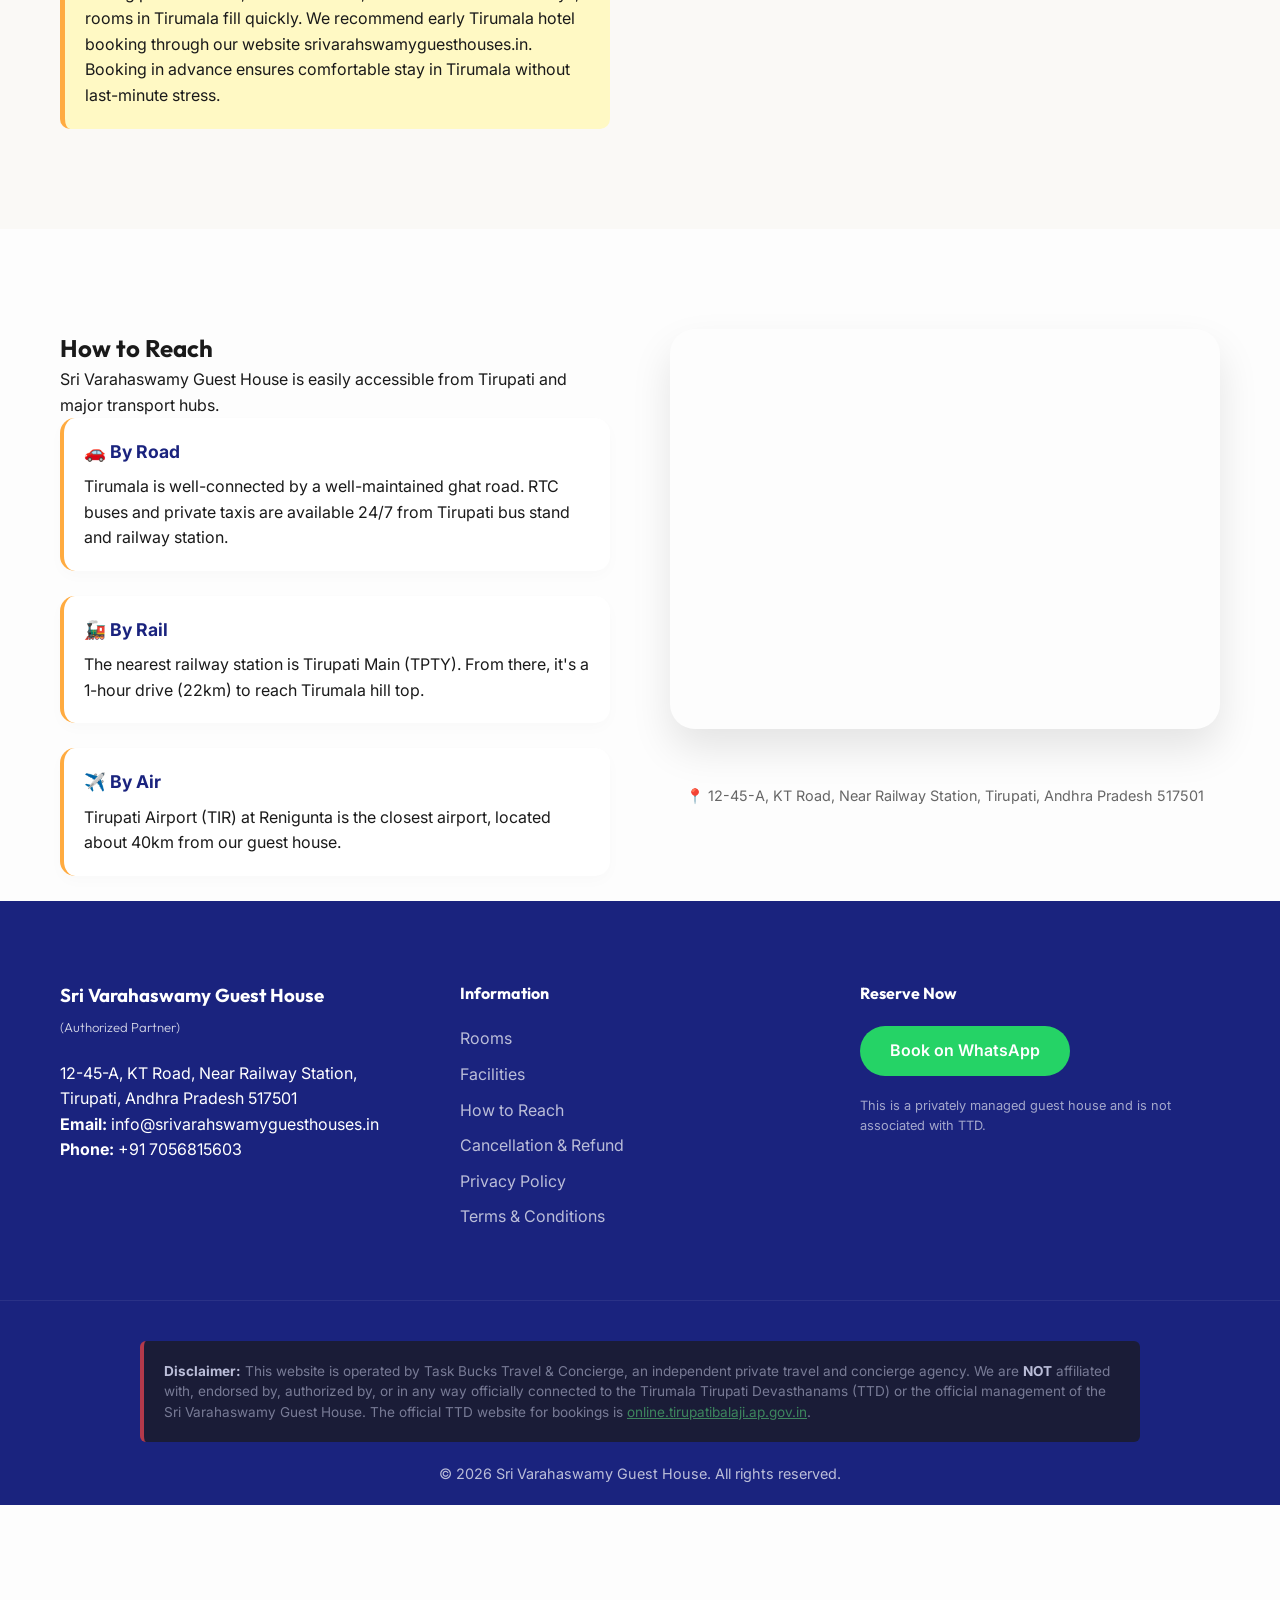
==== commit 975fee3c: "Update phone number to 7056815603" ====
--- a/index.html
+++ b/index.html
@@ -33,6 +33,23 @@
       gtag('js', new Date());
 
       gtag('config', 'AW-18251612010');
+    </script>
+    <!-- Event snippet for Page view conversion page -->
+    <script>
+    function gtag_report_conversion(url) {
+      var callback = function () {
+        if (typeof(url) != 'undefined') {
+          window.location = url;
+        }
+      };
+      gtag('event', 'conversion', {
+          'send_to': 'AW-18251612010/GsbsCL_o1MEcEOr-hf9D',
+          'value': 1.0,
+          'currency': 'INR',
+          'event_callback': callback
+      });
+      return false;
+    }
     </script>
 </head>
 <body>
@@ -64,7 +81,7 @@
 
             <div class="hero-btns">
                 <a href="#rooms" class="btn-secondary">View Rooms</a>
-                <a href="https://wa.me/917988946588" class="btn-whatsapp">Book on WhatsApp</a>
+                <a href="https://wa.me/917056815603" class="btn-whatsapp" onclick="return gtag_report_conversion('https://wa.me/917056815603');">Book on WhatsApp</a>
             </div>
         </div>
     </header>
@@ -89,7 +106,7 @@
                         <p>Comfortable 2-bed non-AC room in Tirumala, ideal for pilgrims and couples.</p>
                         <div class="price">₹1400 <span>/ Night</span></div>
                         <div class="room-footer">
-                            <a href="tel:+917988946588" class="btn-call">Call</a>
+                            <a href="tel:+917056815603" class="btn-call">Call</a>
                             <button onclick="openBookingModal('Non-AC Room – 2 Bed')" class="btn-wa">Book Now</button>
                         </div>
                     </div>
@@ -106,7 +123,7 @@
                         <p>Air-conditioned 2-bed room in Tirumala offering comfort and peaceful stay.</p>
                         <div class="price">₹1750 <span>/ Night</span></div>
                         <div class="room-footer">
-                            <a href="tel:+917988946588" class="btn-call">Call</a>
+                            <a href="tel:+917056815603" class="btn-call">Call</a>
                             <button onclick="openBookingModal('AC Room – 2 Bed')" class="btn-wa">Book Now</button>
                         </div>
                     </div>
@@ -122,7 +139,7 @@
                         <p>Comfortable AC family room for a relaxing stay in Tirumala suitable for families.</p>
                         <div class="price">₹2550 <span>/ Night</span></div>
                         <div class="room-footer">
-                            <a href="tel:+917988946588" class="btn-call">Call</a>
+                            <a href="tel:+917056815603" class="btn-call">Call</a>
                             <button onclick="openBookingModal('AC Family Room')" class="btn-wa">Book Now</button>
                         </div>
                     </div>
@@ -138,7 +155,7 @@
                         <p>Large group stay room suitable for 6–8 guests visiting Tirumala together.</p>
                         <div class="price">₹3200 <span>/ Night</span></div>
                         <div class="room-footer">
-                            <a href="tel:+917988946588" class="btn-call">Call</a>
+                            <a href="tel:+917056815603" class="btn-call">Call</a>
                             <button onclick="openBookingModal('Group Stay Room – 8 Bed')" class="btn-wa">Book Now</button>
                         </div>
                     </div>
@@ -256,7 +273,7 @@
                 <div class="faq-item">
                     <div class="faq-question">How can I book rooms in Tirumala?</div>
                     <div class="faq-answer">
-                        <p>You can book rooms easily through our website using the "Book Now" buttons or by contacting us directly on WhatsApp at +91 7988946588.</p>
+                        <p>You can book rooms easily through our website using the "Book Now" buttons or by contacting us directly on WhatsApp at +91 7056815603.</p>
                     </div>
                 </div>
                 <div class="faq-item">
@@ -313,7 +330,7 @@
                 <h3>Sri Varahaswamy Guest House <br><span style="font-size: 0.7em; font-weight: 300; opacity: 0.8;">(Authorized Partner)</span></h3>
                 <p>12-45-A, KT Road, Near Railway Station,<br>Tirupati, Andhra Pradesh 517501</p>
                 <p><strong>Email:</strong> info@srivarahswamyguesthouses.in</p>
-                <p><strong>Phone:</strong> +91 7988946588</p>
+                <p><strong>Phone:</strong> +91 7056815603</p>
             </div>
             <div class="footer-links">
                 <h4>Information</h4>
@@ -328,7 +345,7 @@
             </div>
             <div class="footer-cta">
                 <h4>Reserve Now</h4>
-                <a href="https://wa.me/917988946588" class="btn-whatsapp">Book on WhatsApp</a>
+                <a href="https://wa.me/917056815603" class="btn-whatsapp" onclick="return gtag_report_conversion('https://wa.me/917056815603');">Book on WhatsApp</a>
                 <p class="notice">This is a privately managed guest house and is not associated with TTD.</p>
             </div>
         </div>
@@ -424,9 +441,10 @@
 
             const message = `Hi, I want to book ${room}.\n\n*Booking Details:*\n- Name: ${name}\n- Check-in: ${checkIn}\n- Check-out: ${checkOut}\n- Guests: ${guests}`;
             const encodedMessage = encodeURIComponent(message);
-            const whatsappUrl = `https://wa.me/917988946588?text=${encodedMessage}`;
+            const whatsappUrl = `https://wa.me/917056815603?text=${encodedMessage}`;
             
-            window.open(whatsappUrl, '_blank');
+            gtag_report_conversion(whatsappUrl);
+            // window.open(whatsappUrl, '_blank');
             bookingModal.style.display = 'none';
         };
 
@@ -491,10 +509,10 @@
     </script>
     <!-- Floating Contact Buttons for Mobile -->
     <div class="floating-contact">
-        <a href="tel:+917988946588" class="floating-btn call-btn" aria-label="Call Us">
+        <a href="tel:+917056815603" class="floating-btn call-btn" aria-label="Call Us">
             <svg viewBox="0 0 24 24" width="24" height="24" stroke="currentColor" stroke-width="2" fill="none" stroke-linecap="round" stroke-linejoin="round"><path d="M22 16.92v3a2 2 0 0 1-2.18 2 19.79 19.79 0 0 1-8.63-3.07 19.5 19.5 0 0 1-6-6 19.79 19.79 0 0 1-3.07-8.67A2 2 0 0 1 4.11 2h3a2 2 0 0 1 2 1.72 12.84 12.84 0 0 0 .7 2.81 2 2 0 0 1-.45 2.11L8.09 9.91a16 16 0 0 0 6 6l2.27-2.27a2 2 0 0 1 2.11-.45 12.84 12.84 0 0 0 2.81.7A2 2 0 0 1 22 16.92z"></path></svg>
         </a>
-        <a href="https://wa.me/917988946588" class="floating-btn whatsapp-btn" aria-label="WhatsApp Us">
+        <a href="https://wa.me/917056815603" class="floating-btn whatsapp-btn" aria-label="WhatsApp Us" onclick="return gtag_report_conversion('https://wa.me/917056815603');">
             <svg viewBox="0 0 24 24" width="24" height="24" stroke="currentColor" stroke-width="2" fill="none" stroke-linecap="round" stroke-linejoin="round"><path d="M21 11.5a8.38 8.38 0 0 1-.9 3.8 8.5 8.5 0 0 1-7.6 4.7 8.38 8.38 0 0 1-3.8-.9L3 21l1.9-5.7a8.38 8.38 0 0 1-.9-3.8 8.5 8.5 0 0 1 4.7-7.6 8.38 8.38 0 0 1 3.8-.9h.5a8.48 8.48 0 0 1 8 8v.5z"></path></svg>
         </a>
     </div>
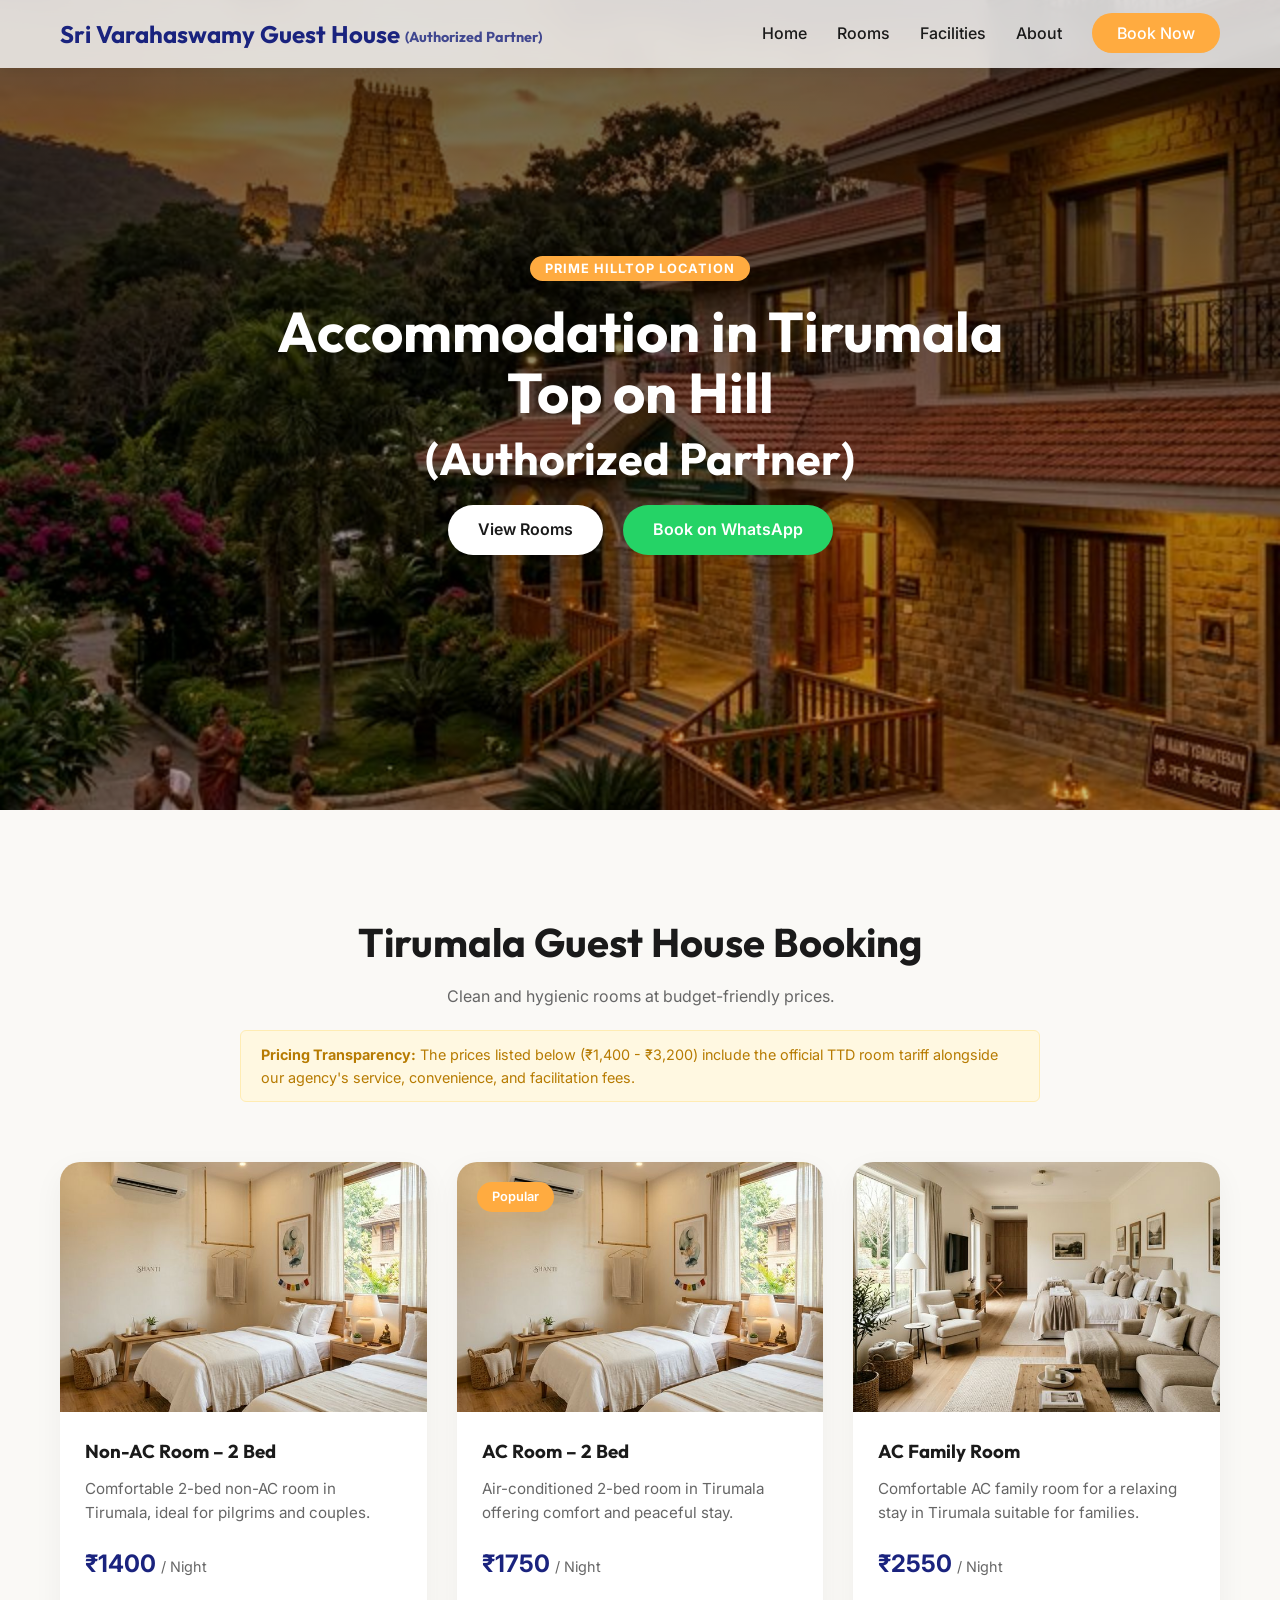
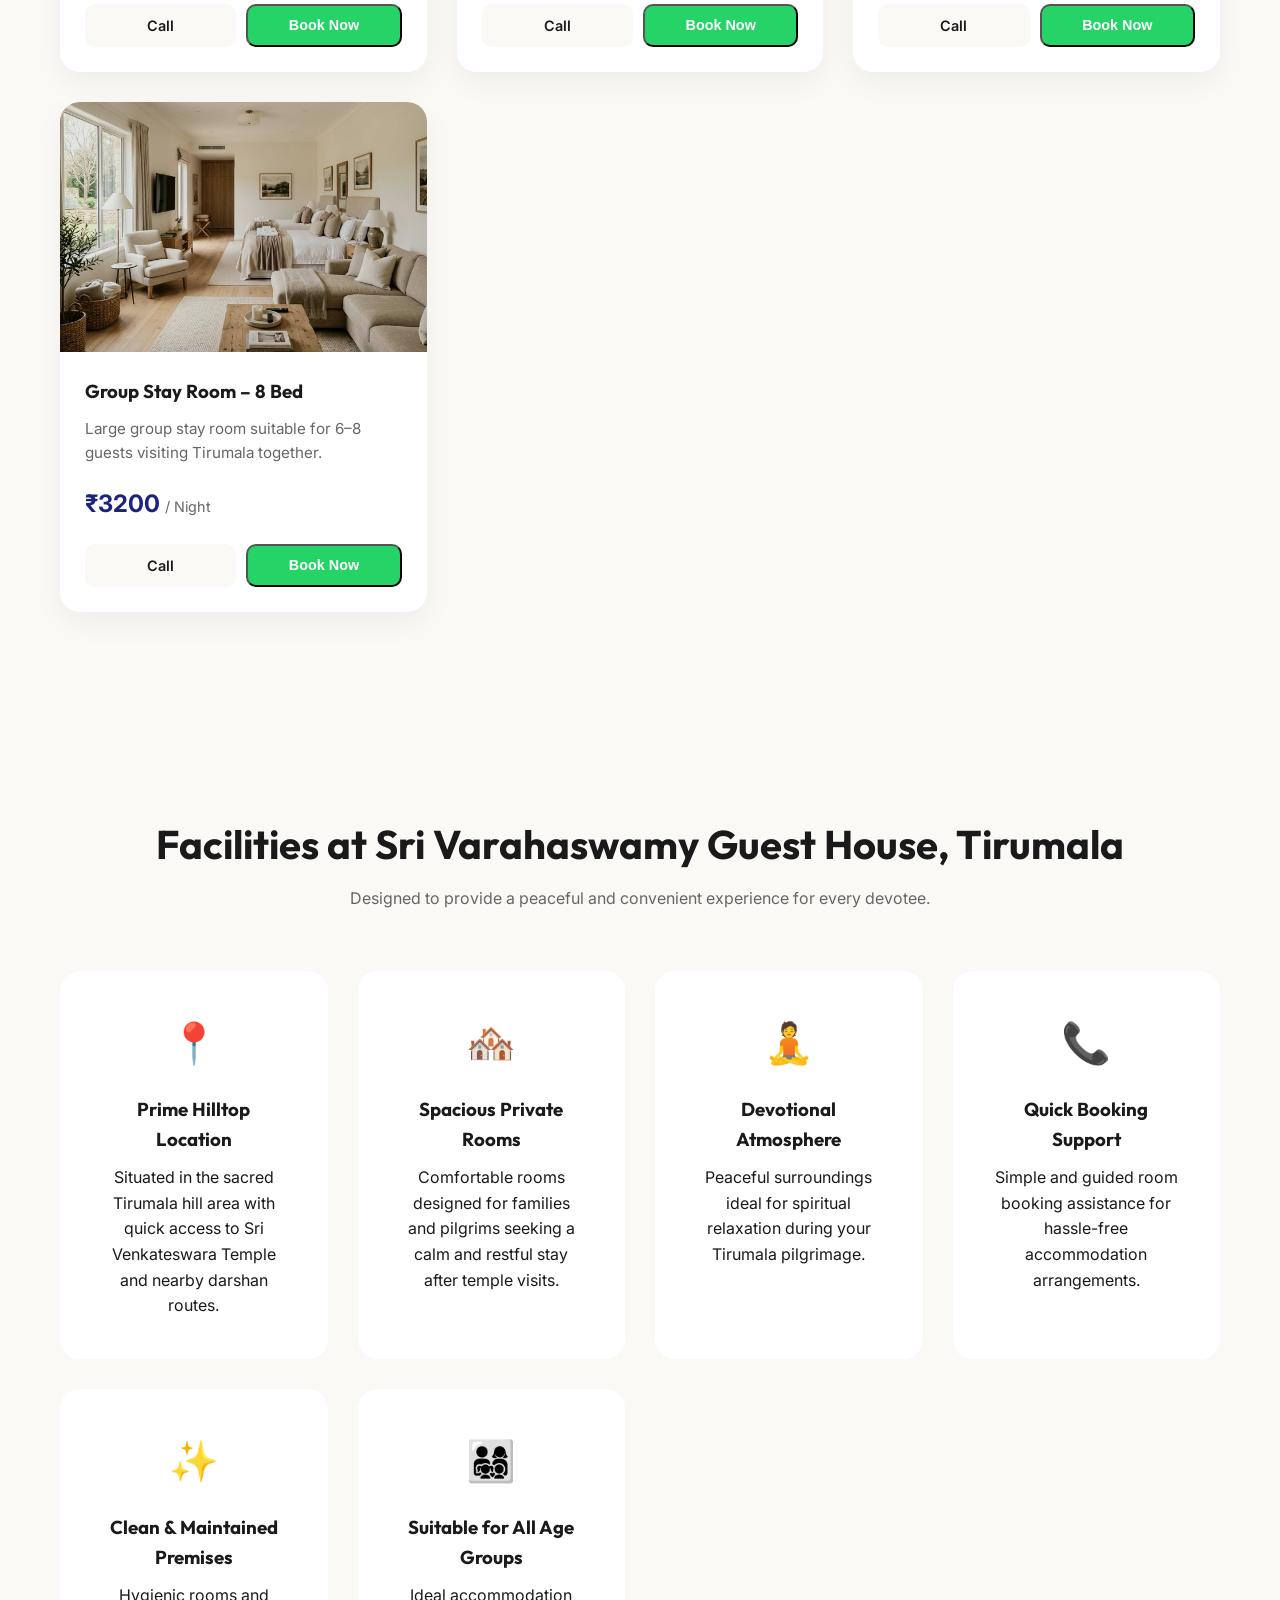
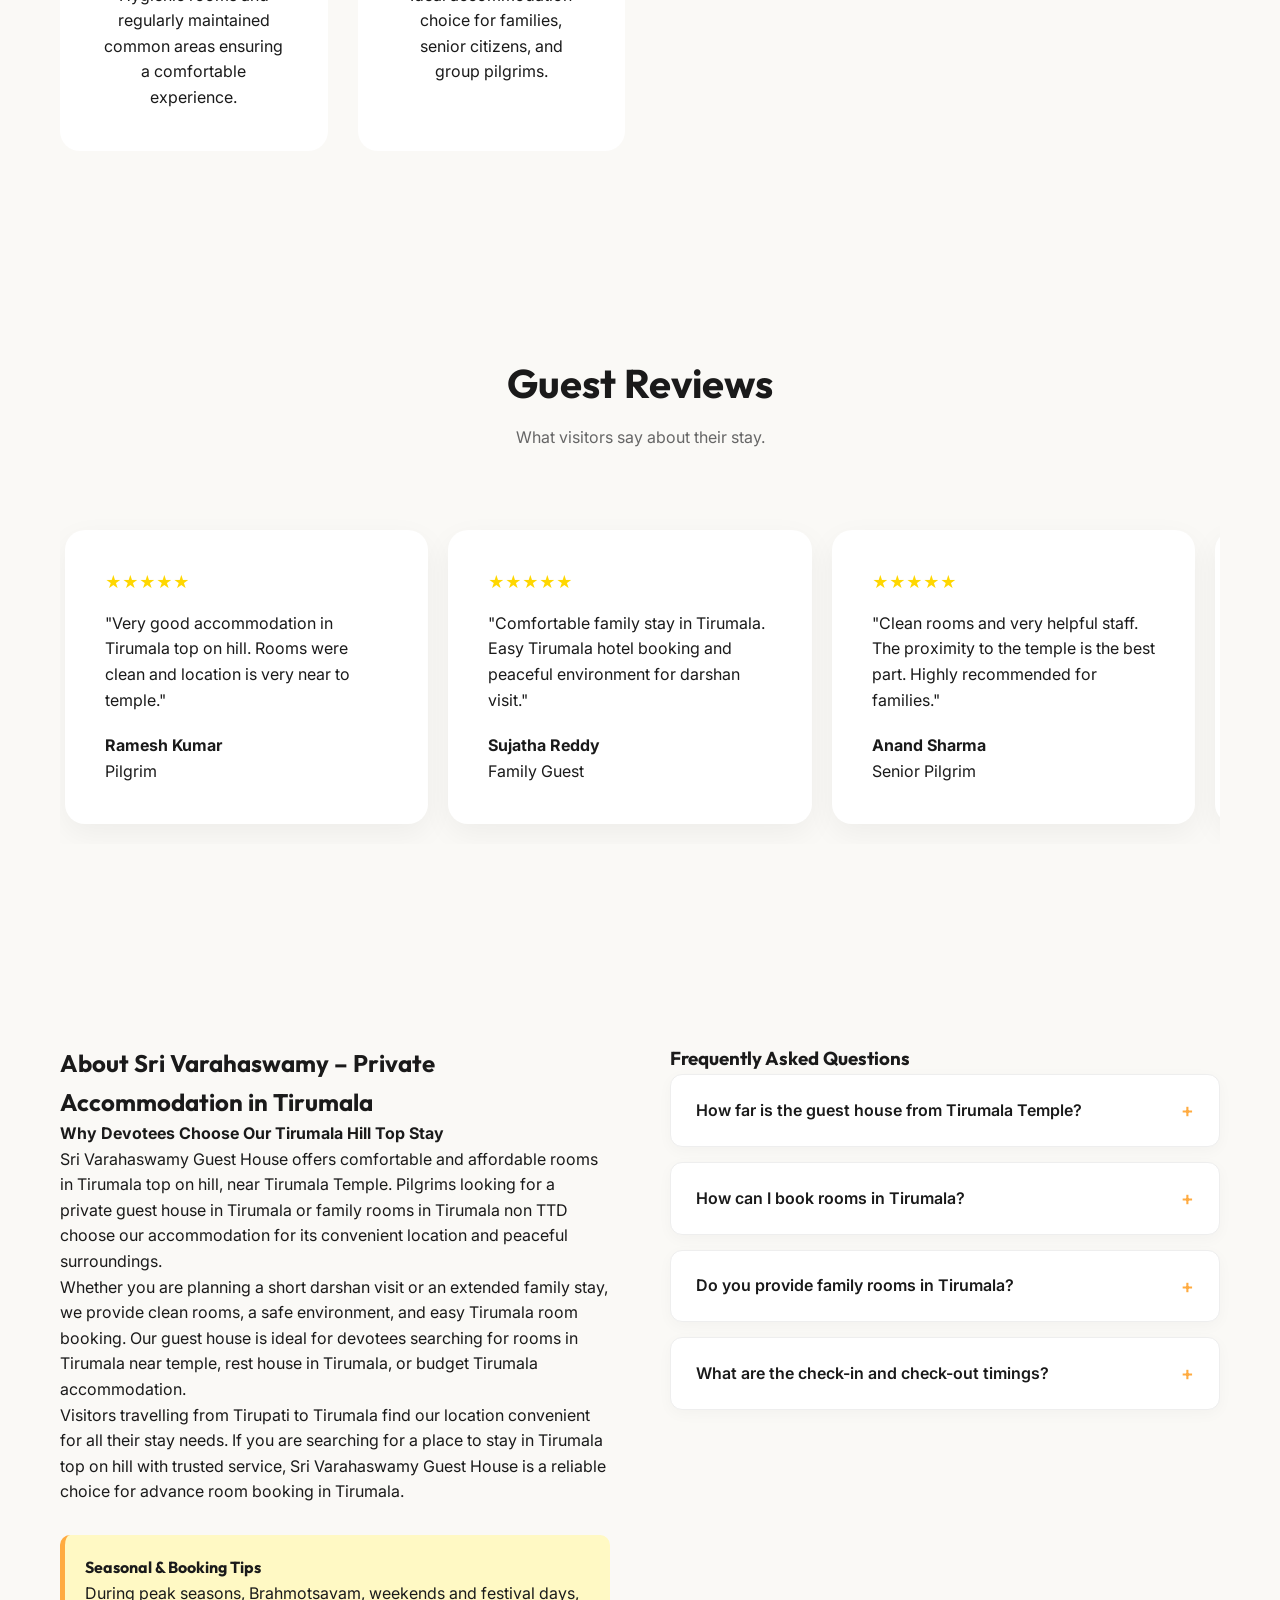
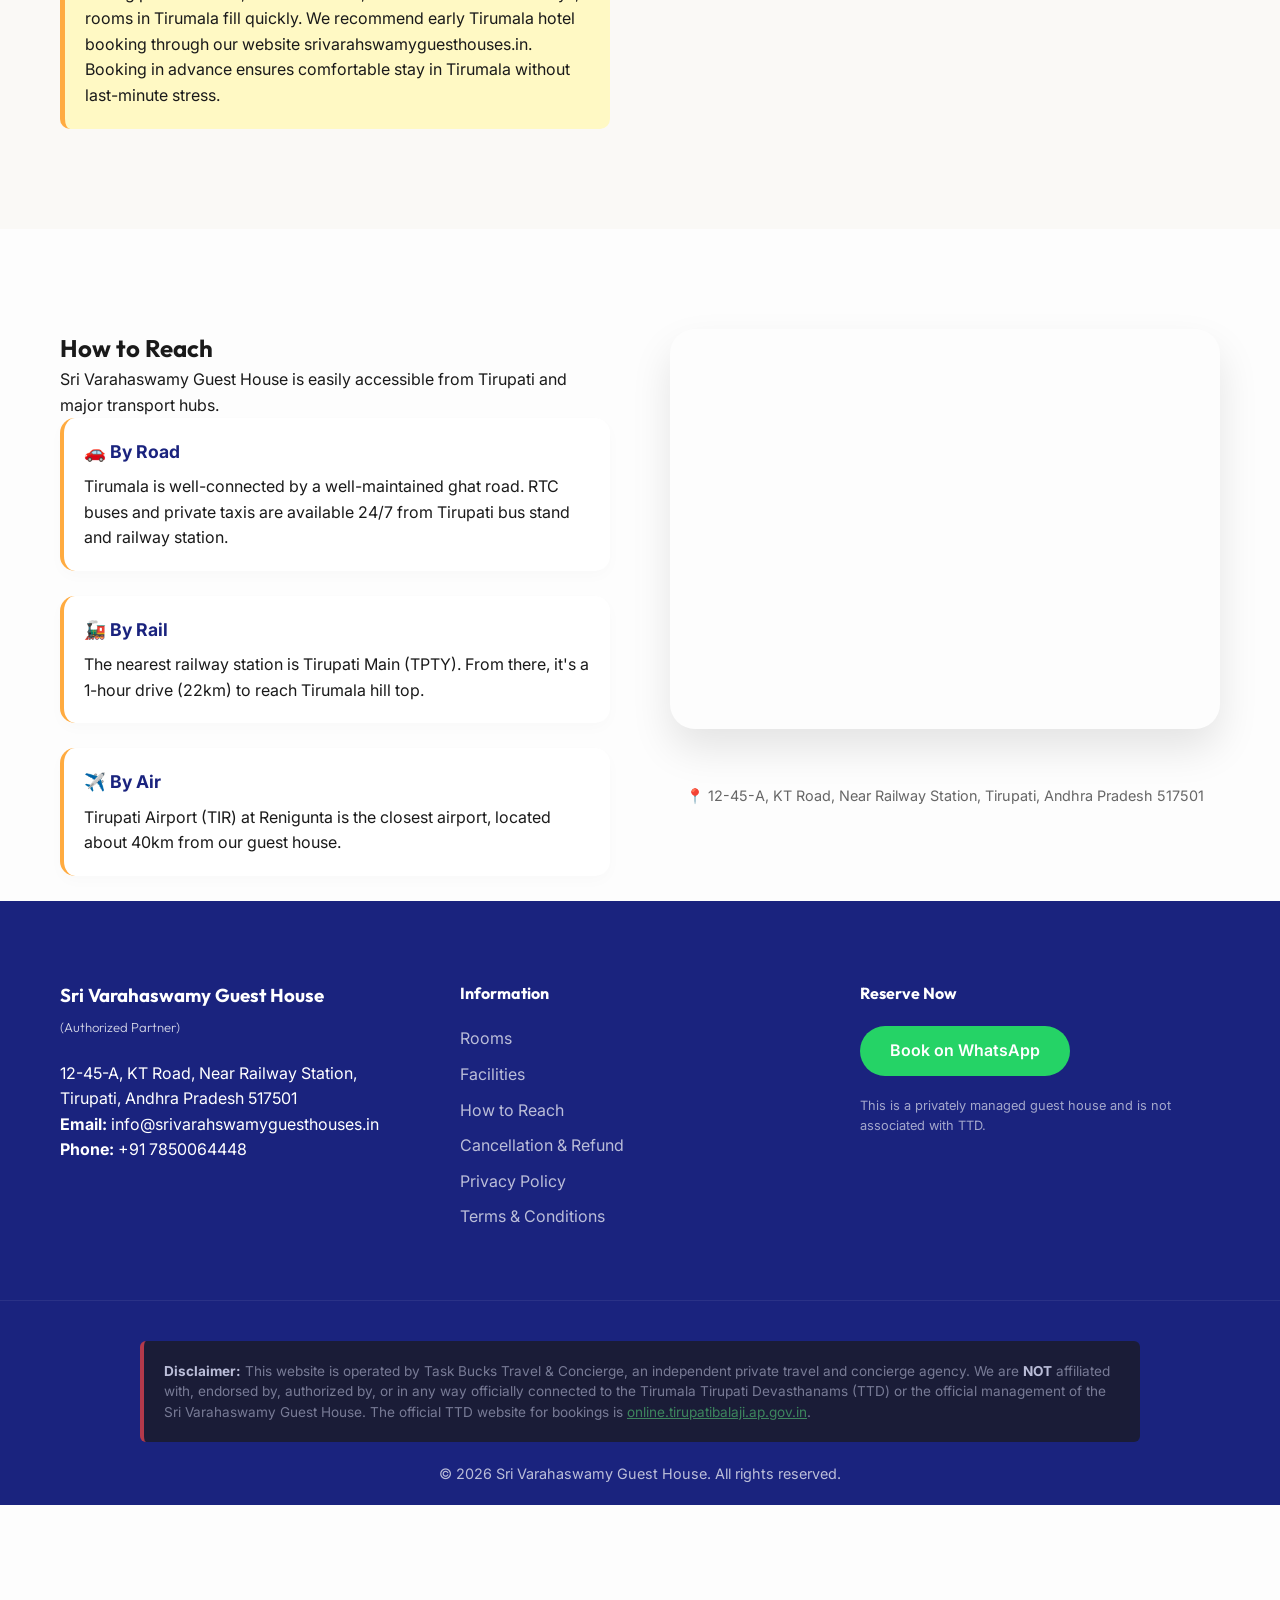
==== commit 3cde61af: "Update phone number to 7850064448" ====
--- a/index.html
+++ b/index.html
@@ -81,7 +81,7 @@
 
             <div class="hero-btns">
                 <a href="#rooms" class="btn-secondary">View Rooms</a>
-                <a href="https://wa.me/917056815603" class="btn-whatsapp" onclick="return gtag_report_conversion('https://wa.me/917056815603');">Book on WhatsApp</a>
+                <a href="https://wa.me/917850064448" class="btn-whatsapp" onclick="return gtag_report_conversion('https://wa.me/917850064448');">Book on WhatsApp</a>
             </div>
         </div>
     </header>
@@ -106,7 +106,7 @@
                         <p>Comfortable 2-bed non-AC room in Tirumala, ideal for pilgrims and couples.</p>
                         <div class="price">₹1400 <span>/ Night</span></div>
                         <div class="room-footer">
-                            <a href="tel:+917056815603" class="btn-call">Call</a>
+                            <a href="tel:+917850064448" class="btn-call">Call</a>
                             <button onclick="openBookingModal('Non-AC Room – 2 Bed')" class="btn-wa">Book Now</button>
                         </div>
                     </div>
@@ -123,7 +123,7 @@
                         <p>Air-conditioned 2-bed room in Tirumala offering comfort and peaceful stay.</p>
                         <div class="price">₹1750 <span>/ Night</span></div>
                         <div class="room-footer">
-                            <a href="tel:+917056815603" class="btn-call">Call</a>
+                            <a href="tel:+917850064448" class="btn-call">Call</a>
                             <button onclick="openBookingModal('AC Room – 2 Bed')" class="btn-wa">Book Now</button>
                         </div>
                     </div>
@@ -139,7 +139,7 @@
                         <p>Comfortable AC family room for a relaxing stay in Tirumala suitable for families.</p>
                         <div class="price">₹2550 <span>/ Night</span></div>
                         <div class="room-footer">
-                            <a href="tel:+917056815603" class="btn-call">Call</a>
+                            <a href="tel:+917850064448" class="btn-call">Call</a>
                             <button onclick="openBookingModal('AC Family Room')" class="btn-wa">Book Now</button>
                         </div>
                     </div>
@@ -155,7 +155,7 @@
                         <p>Large group stay room suitable for 6–8 guests visiting Tirumala together.</p>
                         <div class="price">₹3200 <span>/ Night</span></div>
                         <div class="room-footer">
-                            <a href="tel:+917056815603" class="btn-call">Call</a>
+                            <a href="tel:+917850064448" class="btn-call">Call</a>
                             <button onclick="openBookingModal('Group Stay Room – 8 Bed')" class="btn-wa">Book Now</button>
                         </div>
                     </div>
@@ -273,7 +273,7 @@
                 <div class="faq-item">
                     <div class="faq-question">How can I book rooms in Tirumala?</div>
                     <div class="faq-answer">
-                        <p>You can book rooms easily through our website using the "Book Now" buttons or by contacting us directly on WhatsApp at +91 7056815603.</p>
+                        <p>You can book rooms easily through our website using the "Book Now" buttons or by contacting us directly on WhatsApp at +91 7850064448.</p>
                     </div>
                 </div>
                 <div class="faq-item">
@@ -330,7 +330,7 @@
                 <h3>Sri Varahaswamy Guest House <br><span style="font-size: 0.7em; font-weight: 300; opacity: 0.8;">(Authorized Partner)</span></h3>
                 <p>12-45-A, KT Road, Near Railway Station,<br>Tirupati, Andhra Pradesh 517501</p>
                 <p><strong>Email:</strong> info@srivarahswamyguesthouses.in</p>
-                <p><strong>Phone:</strong> +91 7056815603</p>
+                <p><strong>Phone:</strong> +91 7850064448</p>
             </div>
             <div class="footer-links">
                 <h4>Information</h4>
@@ -345,7 +345,7 @@
             </div>
             <div class="footer-cta">
                 <h4>Reserve Now</h4>
-                <a href="https://wa.me/917056815603" class="btn-whatsapp" onclick="return gtag_report_conversion('https://wa.me/917056815603');">Book on WhatsApp</a>
+                <a href="https://wa.me/917850064448" class="btn-whatsapp" onclick="return gtag_report_conversion('https://wa.me/917850064448');">Book on WhatsApp</a>
                 <p class="notice">This is a privately managed guest house and is not associated with TTD.</p>
             </div>
         </div>
@@ -441,7 +441,7 @@
 
             const message = `Hi, I want to book ${room}.\n\n*Booking Details:*\n- Name: ${name}\n- Check-in: ${checkIn}\n- Check-out: ${checkOut}\n- Guests: ${guests}`;
             const encodedMessage = encodeURIComponent(message);
-            const whatsappUrl = `https://wa.me/917056815603?text=${encodedMessage}`;
+            const whatsappUrl = `https://wa.me/917850064448?text=${encodedMessage}`;
             
             gtag_report_conversion(whatsappUrl);
             // window.open(whatsappUrl, '_blank');
@@ -509,10 +509,10 @@
     </script>
     <!-- Floating Contact Buttons for Mobile -->
     <div class="floating-contact">
-        <a href="tel:+917056815603" class="floating-btn call-btn" aria-label="Call Us">
+        <a href="tel:+917850064448" class="floating-btn call-btn" aria-label="Call Us">
             <svg viewBox="0 0 24 24" width="24" height="24" stroke="currentColor" stroke-width="2" fill="none" stroke-linecap="round" stroke-linejoin="round"><path d="M22 16.92v3a2 2 0 0 1-2.18 2 19.79 19.79 0 0 1-8.63-3.07 19.5 19.5 0 0 1-6-6 19.79 19.79 0 0 1-3.07-8.67A2 2 0 0 1 4.11 2h3a2 2 0 0 1 2 1.72 12.84 12.84 0 0 0 .7 2.81 2 2 0 0 1-.45 2.11L8.09 9.91a16 16 0 0 0 6 6l2.27-2.27a2 2 0 0 1 2.11-.45 12.84 12.84 0 0 0 2.81.7A2 2 0 0 1 22 16.92z"></path></svg>
         </a>
-        <a href="https://wa.me/917056815603" class="floating-btn whatsapp-btn" aria-label="WhatsApp Us" onclick="return gtag_report_conversion('https://wa.me/917056815603');">
+        <a href="https://wa.me/917850064448" class="floating-btn whatsapp-btn" aria-label="WhatsApp Us" onclick="return gtag_report_conversion('https://wa.me/917850064448');">
             <svg viewBox="0 0 24 24" width="24" height="24" stroke="currentColor" stroke-width="2" fill="none" stroke-linecap="round" stroke-linejoin="round"><path d="M21 11.5a8.38 8.38 0 0 1-.9 3.8 8.5 8.5 0 0 1-7.6 4.7 8.38 8.38 0 0 1-3.8-.9L3 21l1.9-5.7a8.38 8.38 0 0 1-.9-3.8 8.5 8.5 0 0 1 4.7-7.6 8.38 8.38 0 0 1 3.8-.9h.5a8.48 8.48 0 0 1 8 8v.5z"></path></svg>
         </a>
     </div>
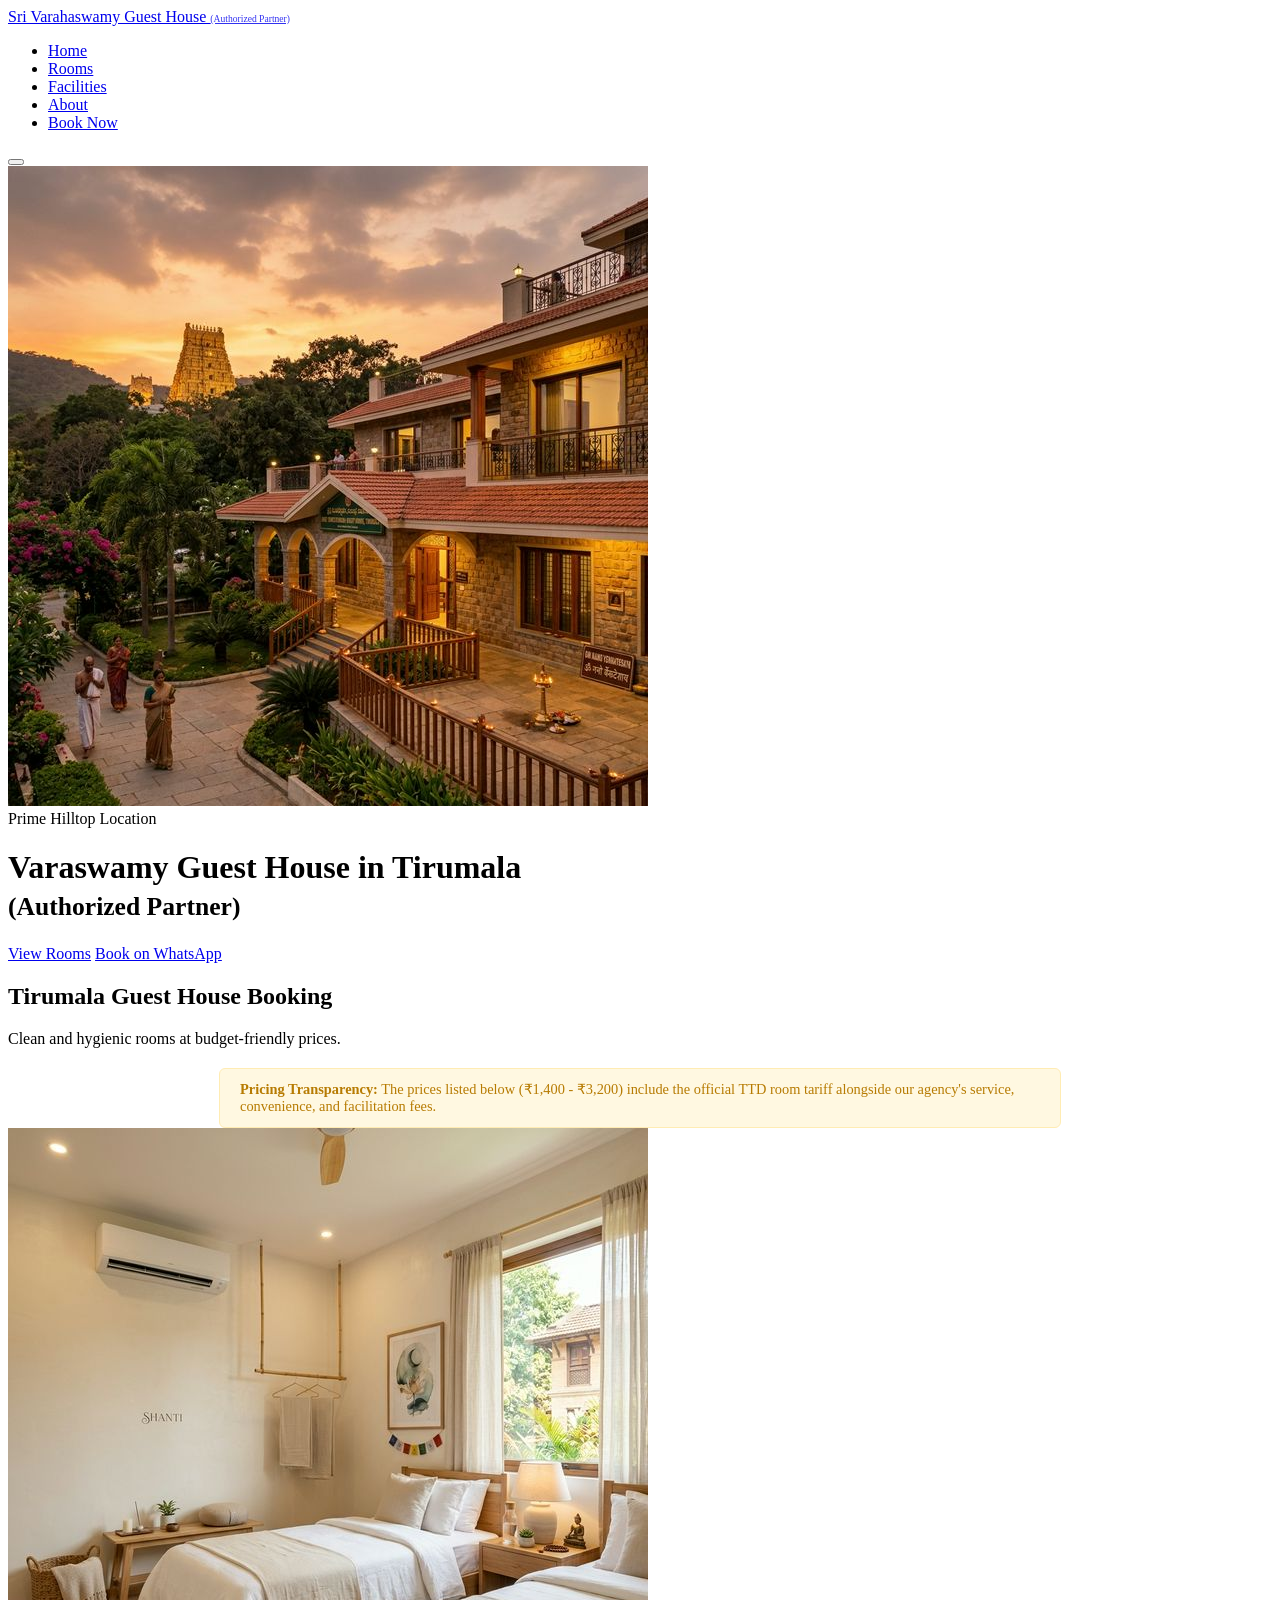
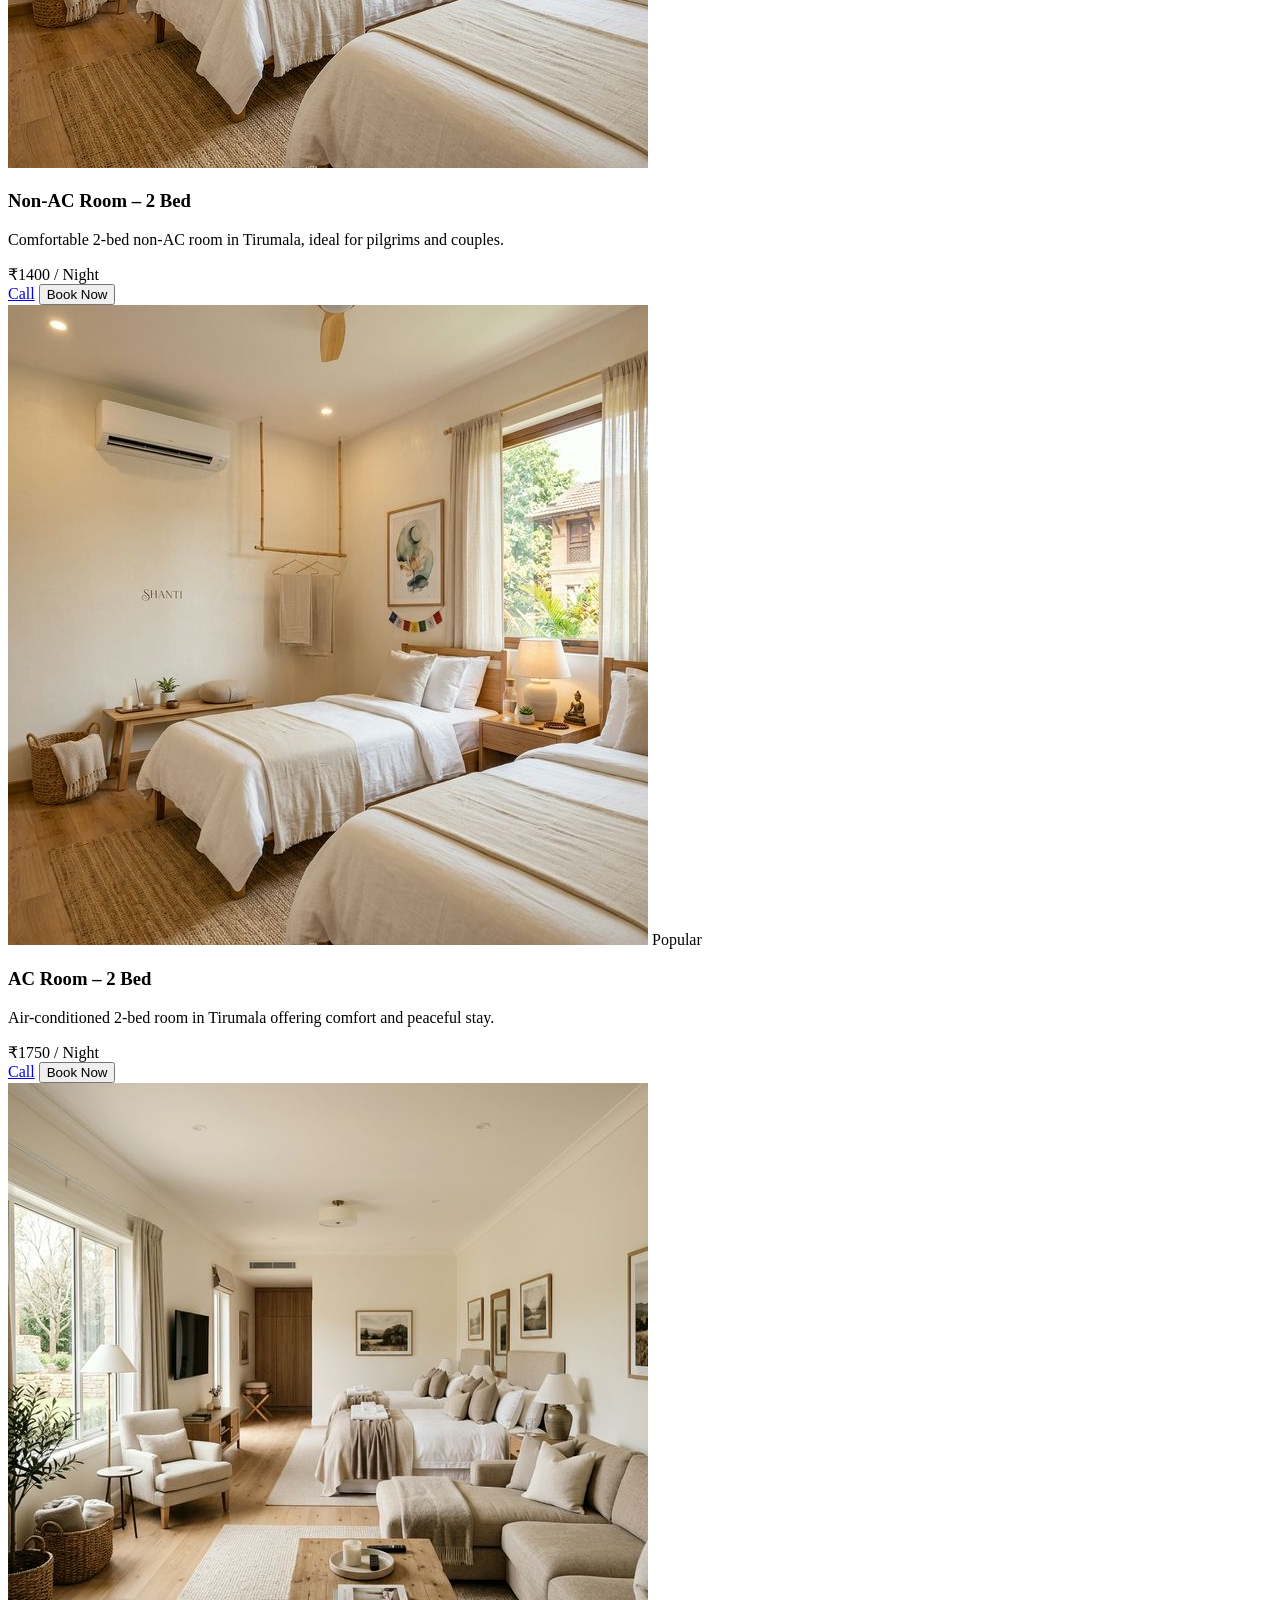
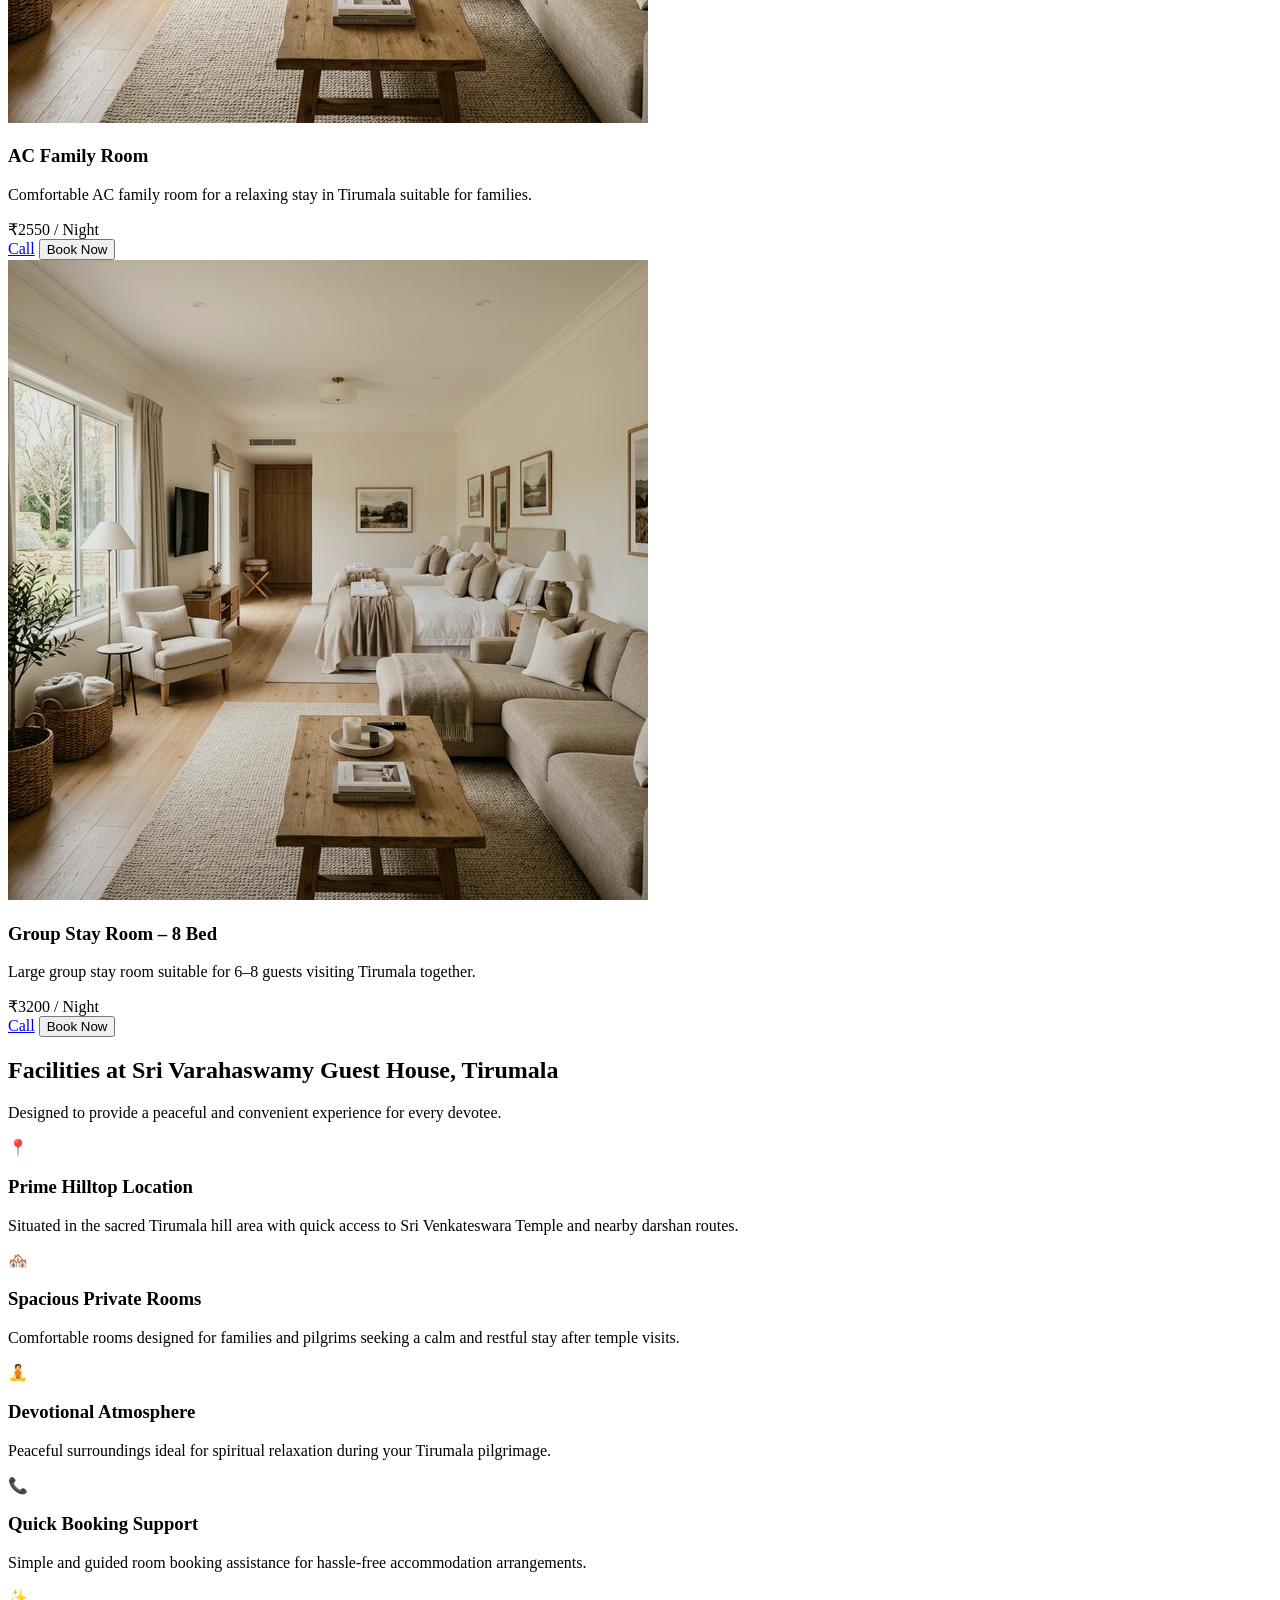
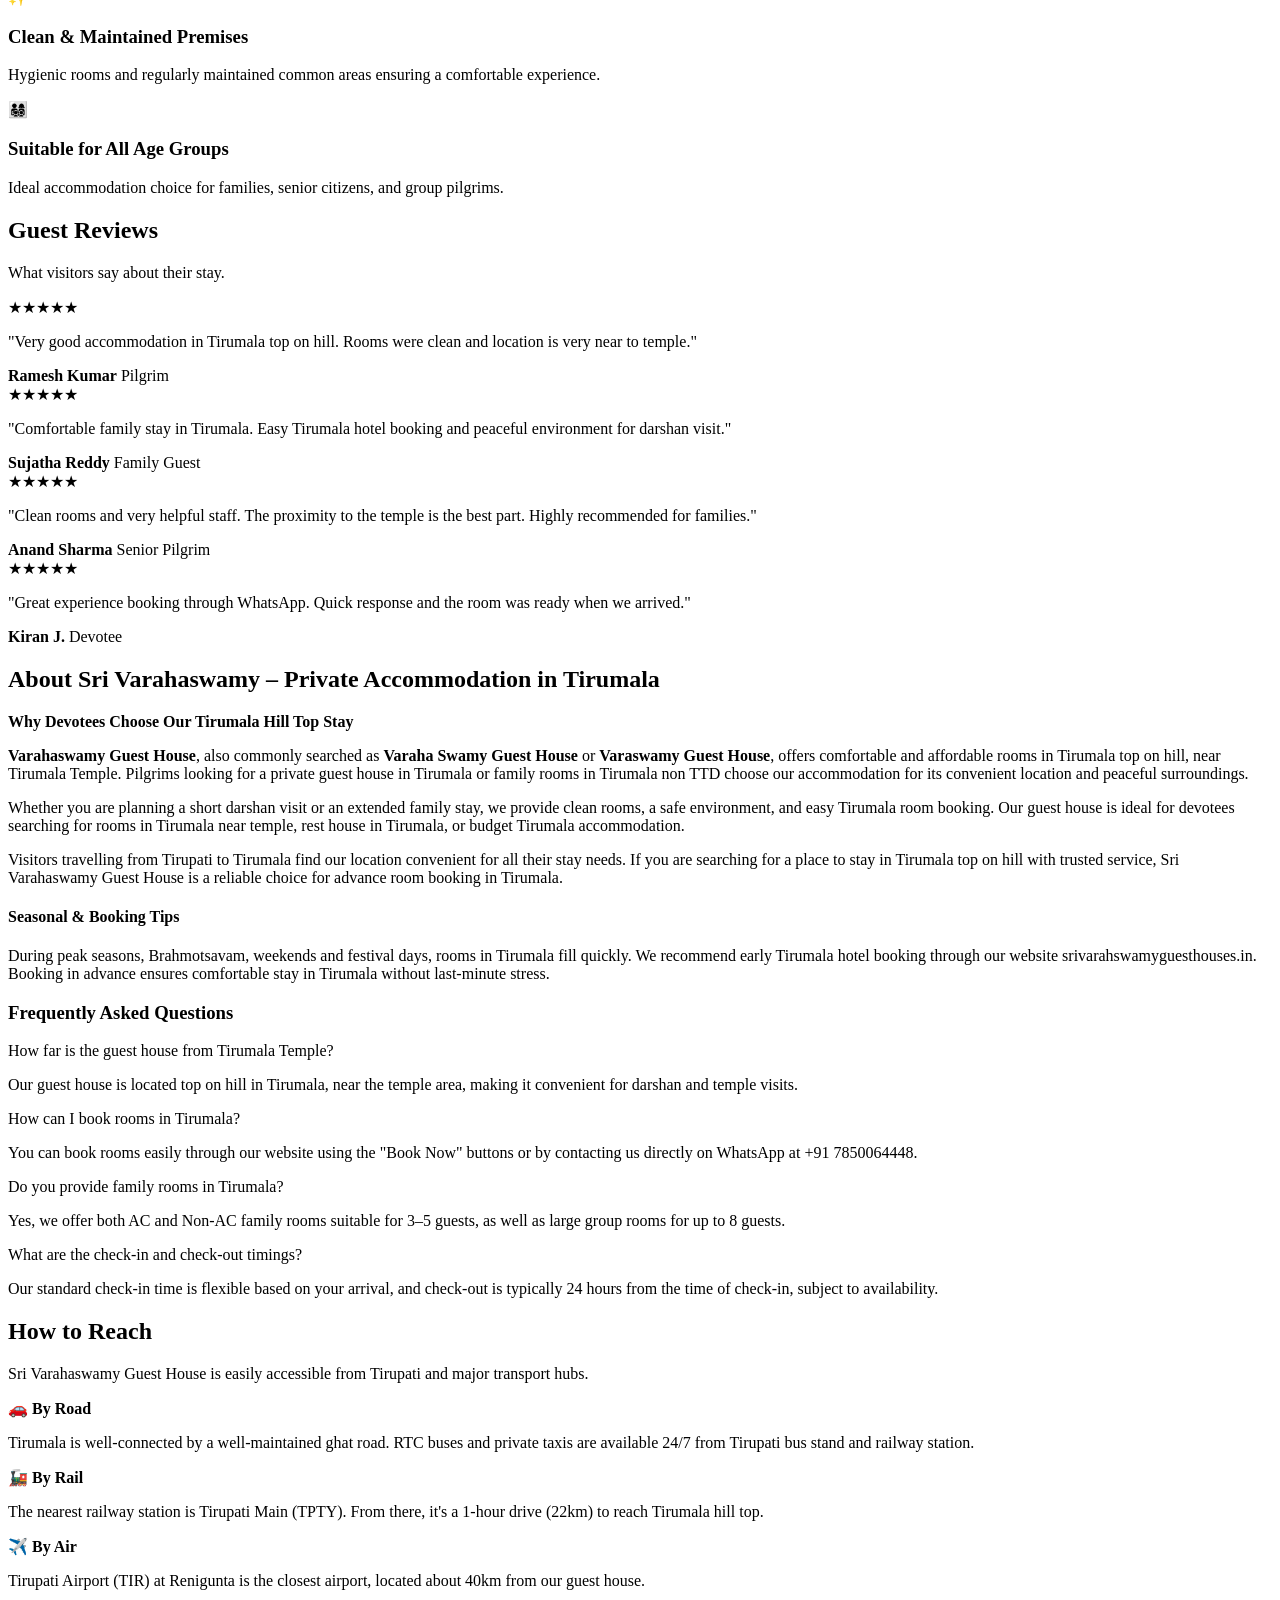
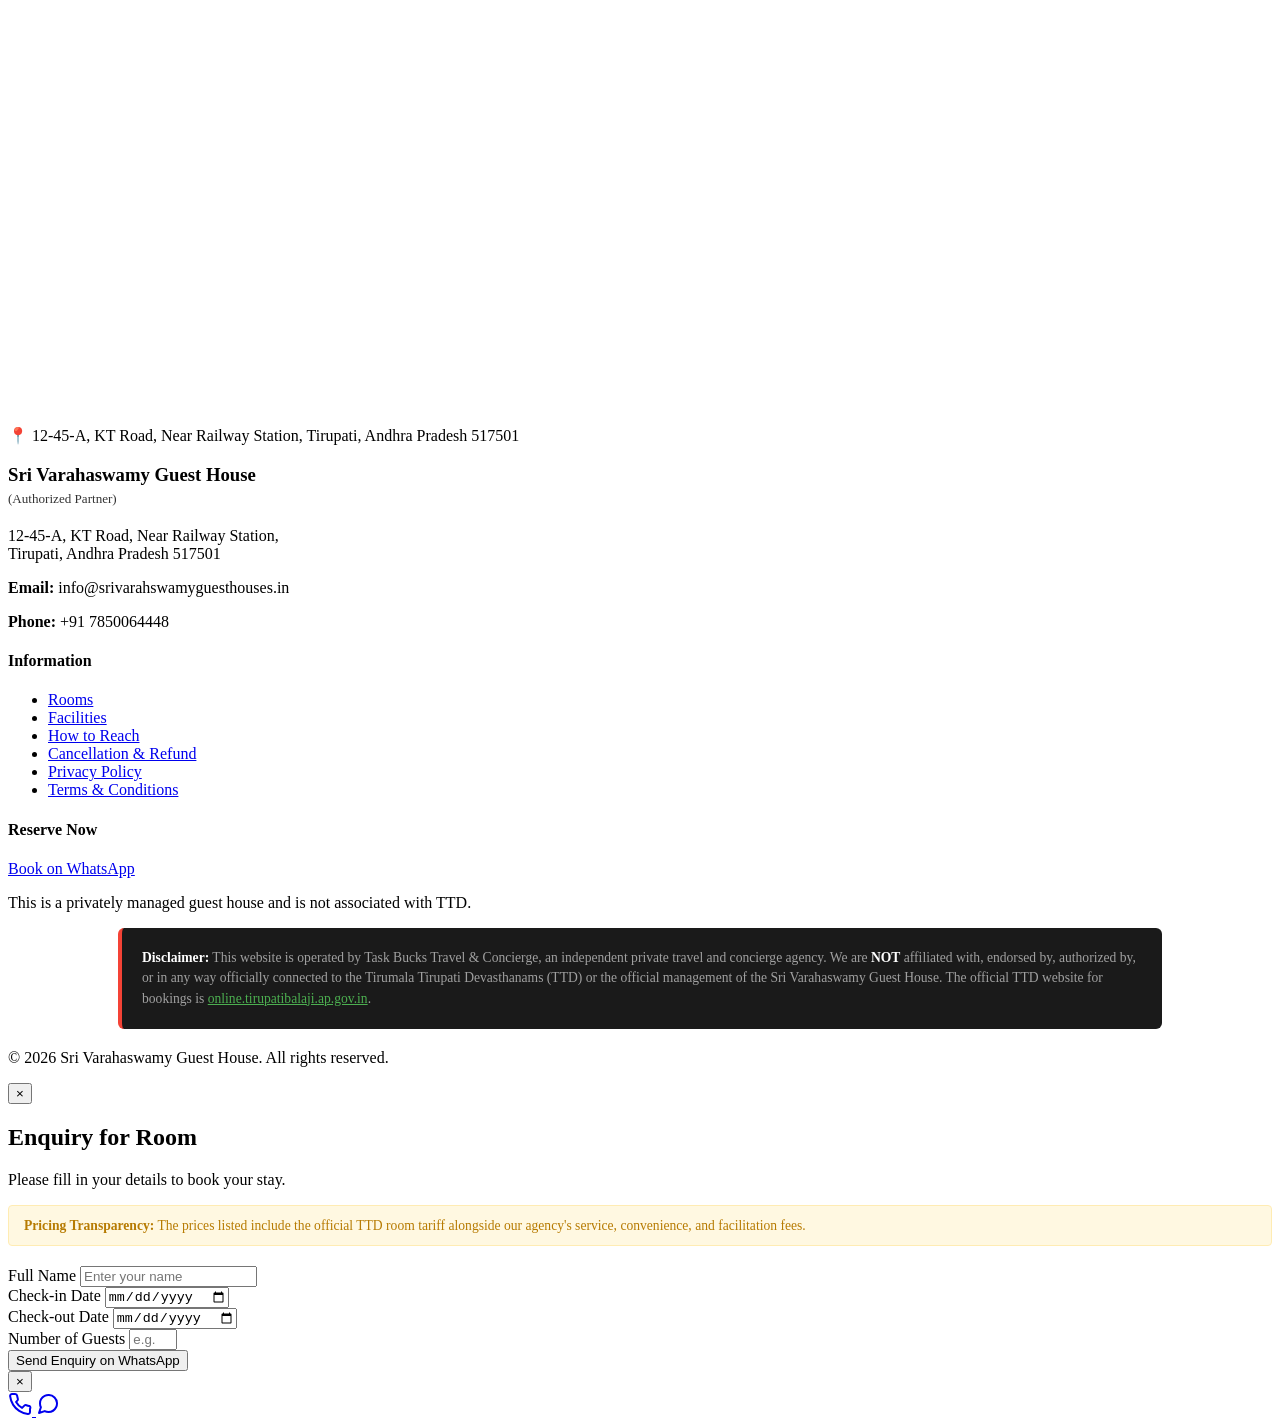
==== commit 3c5b0842: "chore: comprehensive SEO optimization" ====
--- a/index.html
+++ b/index.html
@@ -3,13 +3,41 @@
 <head>
     <meta charset="UTF-8">
     <meta name="viewport" content="width=device-width, initial-scale=1.0">
-    <title>Sri Varahaswamy Guest House | Authorized Partner - Peaceful Stay in Tirumala</title>
-    <link rel="stylesheet" href="style.css">
-    <link rel="preconnect" href="https://fonts.googleapis.com">
-    <link rel="preconnect" href="https://fonts.gstatic.com" crossorigin>
-    <link href="https://fonts.googleapis.com/css2?family=Outfit:wght@300;400;600;700&family=Inter:wght@400;500;600&display=swap" rel="stylesheet">
-    <meta name="description" content="Peaceful private accommodation in Tirumala top on hill. Ideal for pilgrims seeking budget rooms in Tirumala near temple with advance room booking support.">
-    <meta name="keywords" content="Tirumala room booking, Rooms in Tirumala near temple, Tirumala guest house booking, Accommodation in Tirumala top on hill, Budget rooms in Tirumala, Tirumala private accommodation, Family rooms in Tirumala non TTD, Private guest house in Tirumala top on hill, AC family room Tirumala booking, Advance room booking in Tirumala, Group stay rooms in Tirumala, Stay near Sri Venkateswara Temple Tirumala, Tirumala hill top stay, Tirupati to Tirumala accommodation">
+    <title>Varaswamy Guest House Tirumala | Rooms & Stay Near Tirumala</title>
+    <meta name="description" content="Book your stay at Varaswamy Guest House in Tirumala. We offer affordable, clean, and peaceful accommodation near the Tirumala Temple for pilgrims and families.">
+    <link rel="canonical" href="https://varahaswamyresthouse.in/">
+    <meta property="og:title" content="Varaswamy Guest House Tirumala | Rooms & Stay Near Tirumala">
+    <meta property="og:description" content="Book your stay at Varaswamy Guest House in Tirumala. We offer affordable, clean, and peaceful accommodation near the Tirumala Temple for pilgrims and families.">
+    <meta property="og:type" content="website">
+    <meta property="og:url" content="https://varahaswamyresthouse.in/">
+    <meta property="og:image" content="https://varahaswamyresthouse.in/assets/varahaswamy-guest-house-tirumala.png">
+    
+    <script type="application/ld+json">
+    {
+      "@context": "https://schema.org",
+      "@type": "LodgingBusiness",
+      "name": "Varaswamy Guest House",
+      "alternateName": ["Varahaswamy Guest House", "Varaha Swamy Guest House"],
+      "description": "Comfortable and affordable rooms in Tirumala top on hill, near Tirumala Temple. Private accommodation for families and pilgrims.",
+      "image": "https://varahaswamyresthouse.in/assets/varahaswamy-guest-house-tirumala.png",
+      "url": "https://varahaswamyresthouse.in/",
+      "telephone": "+917850064448",
+      "address": {
+        "@type": "PostalAddress",
+        "streetAddress": "12-45-A, KT Road, Near Railway Station",
+        "addressLocality": "Tirupati",
+        "addressRegion": "Andhra Pradesh",
+        "postalCode": "517501",
+        "addressCountry": "IN"
+      },
+      "geo": {
+        "@type": "GeoCoordinates",
+        "latitude": "13.6822223",
+        "longitude": "79.3444454"
+      },
+      "priceRange": "₹1400 - ₹3200"
+    }
+    </script>
     <!-- Vercel Analytics -->
     <script>
       window.va = window.va || function () { (window.vaq = window.vaq || []).push(arguments); };
@@ -57,11 +85,11 @@
         <div class="container">
             <a href="#" class="logo">Sri Varahaswamy Guest House <span style="font-size: 0.6em; opacity: 0.8; vertical-align: middle;">(Authorized Partner)</span></a>
             <ul class="nav-links">
-                <li><a href="#home">Home</a></li>
-                <li><a href="#rooms">Rooms</a></li>
+                <li><a href="index.html">Home</a></li>
+                <li><a href="rooms.html">Rooms</a></li>
                 <li><a href="#facilities">Facilities</a></li>
-                <li><a href="#about">About</a></li>
-                <li><a href="#contact" class="btn-primary">Book Now</a></li>
+                <li><a href="about.html">About</a></li>
+                <li><a href="contact.html" class="btn-primary">Book Now</a></li>
             </ul>
             <button class="mobile-menu-toggle">
                 <span></span>
@@ -73,10 +101,10 @@
 
     <header id="home" class="hero">
         <div class="hero-overlay"></div>
-        <img src="assets/hero_tirumala_guesthouse_1774015501222.png" alt="Sri Varahaswamy Guest House Tirumala" class="hero-bg">
+        <img src="assets/varahaswamy-guest-house-tirumala.png" alt="Sri Varahaswamy Guest House Tirumala" class="hero-bg">
         <div class="container hero-content">
             <span class="badge">Prime Hilltop Location</span>
-            <h1>Accommodation in Tirumala Top on Hill <br><span style="font-size: 0.8em;">(Authorized Partner)</span></h1>
+            <h1>Varaswamy Guest House in Tirumala <br><span style="font-size: 0.8em;">(Authorized Partner)</span></h1>
 
 
             <div class="hero-btns">
@@ -99,7 +127,7 @@
                 <!-- Non-AC Room - 2 Bed -->
                 <div class="room-card">
                     <div class="room-img">
-                        <img src="assets/room_ac_luxury_1774015519797.png" alt="Non-AC Room">
+                        <img src="assets/ac-room-varahaswamy-guest-house.png" alt="Non-AC Room at Varahaswamy Guest House">
                     </div>
                     <div class="room-info">
                         <h3>Non-AC Room – 2 Bed</h3>
@@ -115,7 +143,7 @@
                 <!-- AC Room - 2 Bed -->
                 <div class="room-card highlight">
                     <div class="room-img">
-                        <img src="assets/room_ac_luxury_1774015519797.png" alt="AC Room">
+                        <img src="assets/ac-room-varahaswamy-guest-house.png" alt="AC Room at Varaswamy Guest House Tirumala">
                         <span class="room-badge">Popular</span>
                     </div>
                     <div class="room-info">
@@ -132,7 +160,7 @@
                 <!-- AC Family Room -->
                 <div class="room-card">
                     <div class="room-img">
-                        <img src="assets/room_family_spacious_1774015540681.png" alt="AC Family Room">
+                        <img src="assets/family-room-varaswamy-guest-house.png" alt="AC Family Room at Varaha Swamy Guest House">
                     </div>
                     <div class="room-info">
                         <h3>AC Family Room</h3>
@@ -148,7 +176,7 @@
                 <!-- Group Stay Room - 8 Bed -->
                 <div class="room-card">
                     <div class="room-img">
-                        <img src="assets/room_family_spacious_1774015540681.png" alt="Group Stay Room" style="filter: brightness(0.9);">
+                        <img src="assets/family-room-varaswamy-guest-house.png" alt="Group Stay Room at Varaswamy Guest House" style="filter: brightness(0.9);">
                     </div>
                     <div class="room-info">
                         <h3>Group Stay Room – 8 Bed</h3>
@@ -253,7 +281,7 @@
             <div class="about-content">
                 <h2>About Sri Varahaswamy – Private Accommodation in Tirumala</h2>
                 <p><strong>Why Devotees Choose Our Tirumala Hill Top Stay</strong></p>
-                <p>Sri Varahaswamy Guest House offers comfortable and affordable rooms in Tirumala top on hill, near Tirumala Temple. Pilgrims looking for a private guest house in Tirumala or family rooms in Tirumala non TTD choose our accommodation for its convenient location and peaceful surroundings.</p>
+                <p><strong>Varahaswamy Guest House</strong>, also commonly searched as <strong>Varaha Swamy Guest House</strong> or <strong>Varaswamy Guest House</strong>, offers comfortable and affordable rooms in Tirumala top on hill, near Tirumala Temple. Pilgrims looking for a private guest house in Tirumala or family rooms in Tirumala non TTD choose our accommodation for its convenient location and peaceful surroundings.</p>
                 <p>Whether you are planning a short darshan visit or an extended family stay, we provide clean rooms, a safe environment, and easy Tirumala room booking. Our guest house is ideal for devotees searching for rooms in Tirumala near temple, rest house in Tirumala, or budget Tirumala accommodation.</p>
                 <p>Visitors travelling from Tirupati to Tirumala find our location convenient for all their stay needs. If you are searching for a place to stay in Tirumala top on hill with trusted service, Sri Varahaswamy Guest House is a reliable choice for advance room booking in Tirumala.</p>
                 
@@ -335,9 +363,9 @@
             <div class="footer-links">
                 <h4>Information</h4>
                 <ul>
-                    <li><a href="#rooms">Rooms</a></li>
+                    <li><a href="rooms.html">Rooms</a></li>
                     <li><a href="#facilities">Facilities</a></li>
-                    <li><a href="#how-to-reach">How to Reach</a></li>
+                    <li><a href="location.html">How to Reach</a></li>
                     <li><a href="refund-policy.html">Cancellation & Refund</a></li>
                     <li><a href="privacy-policy.html">Privacy Policy</a></li>
                     <li><a href="terms-and-conditions.html">Terms & Conditions</a></li>
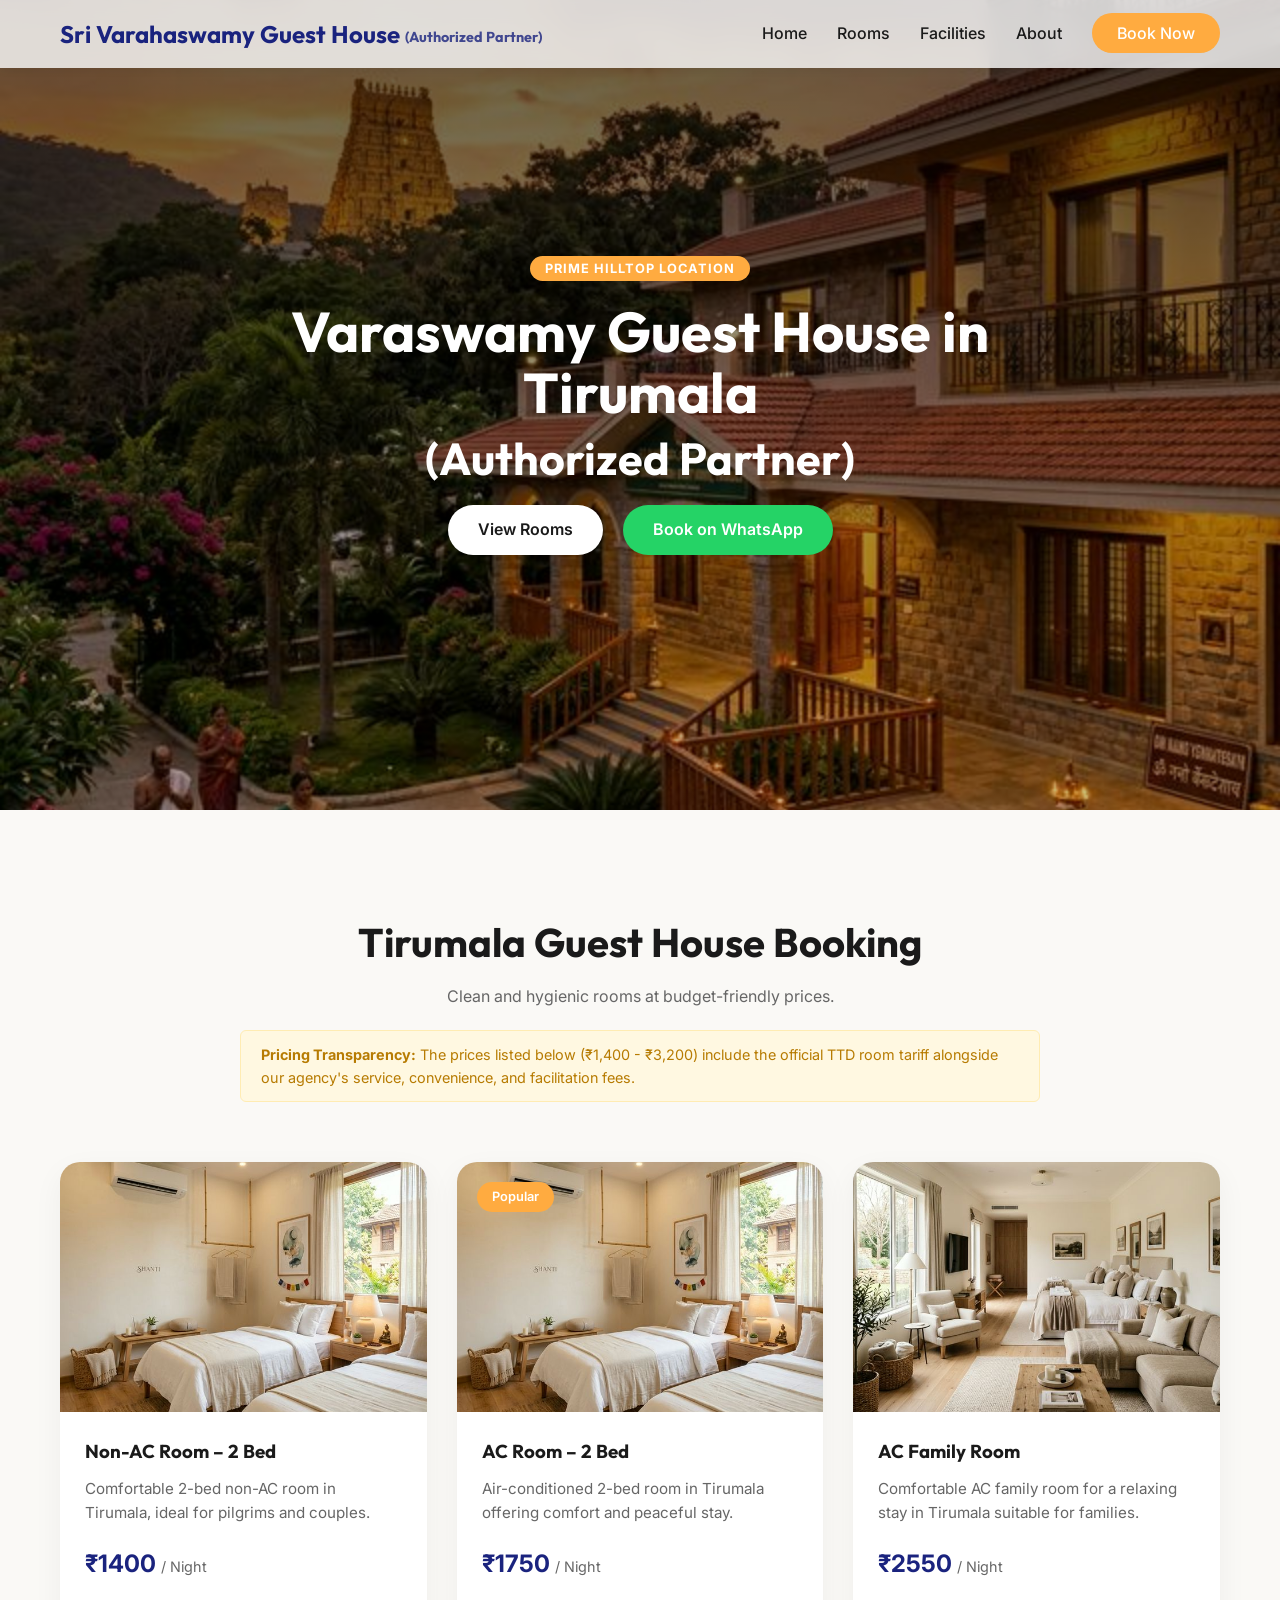
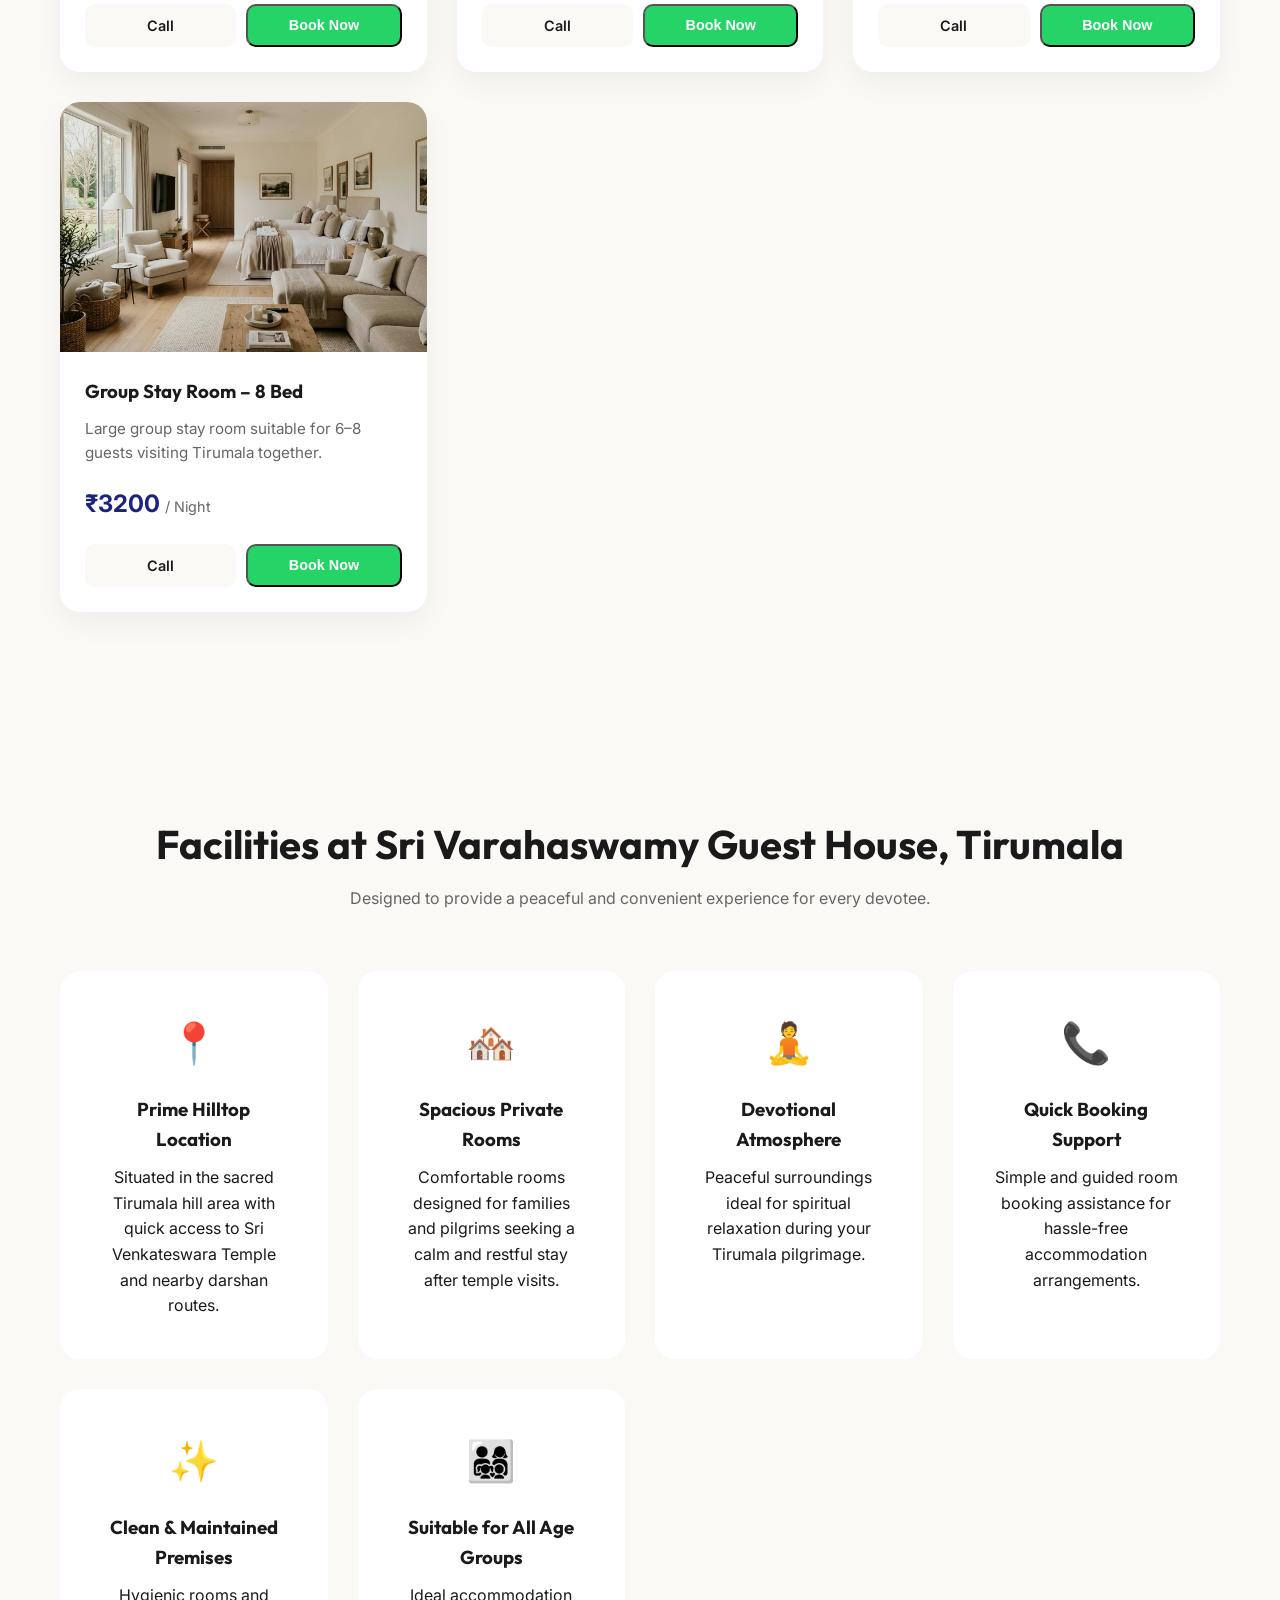
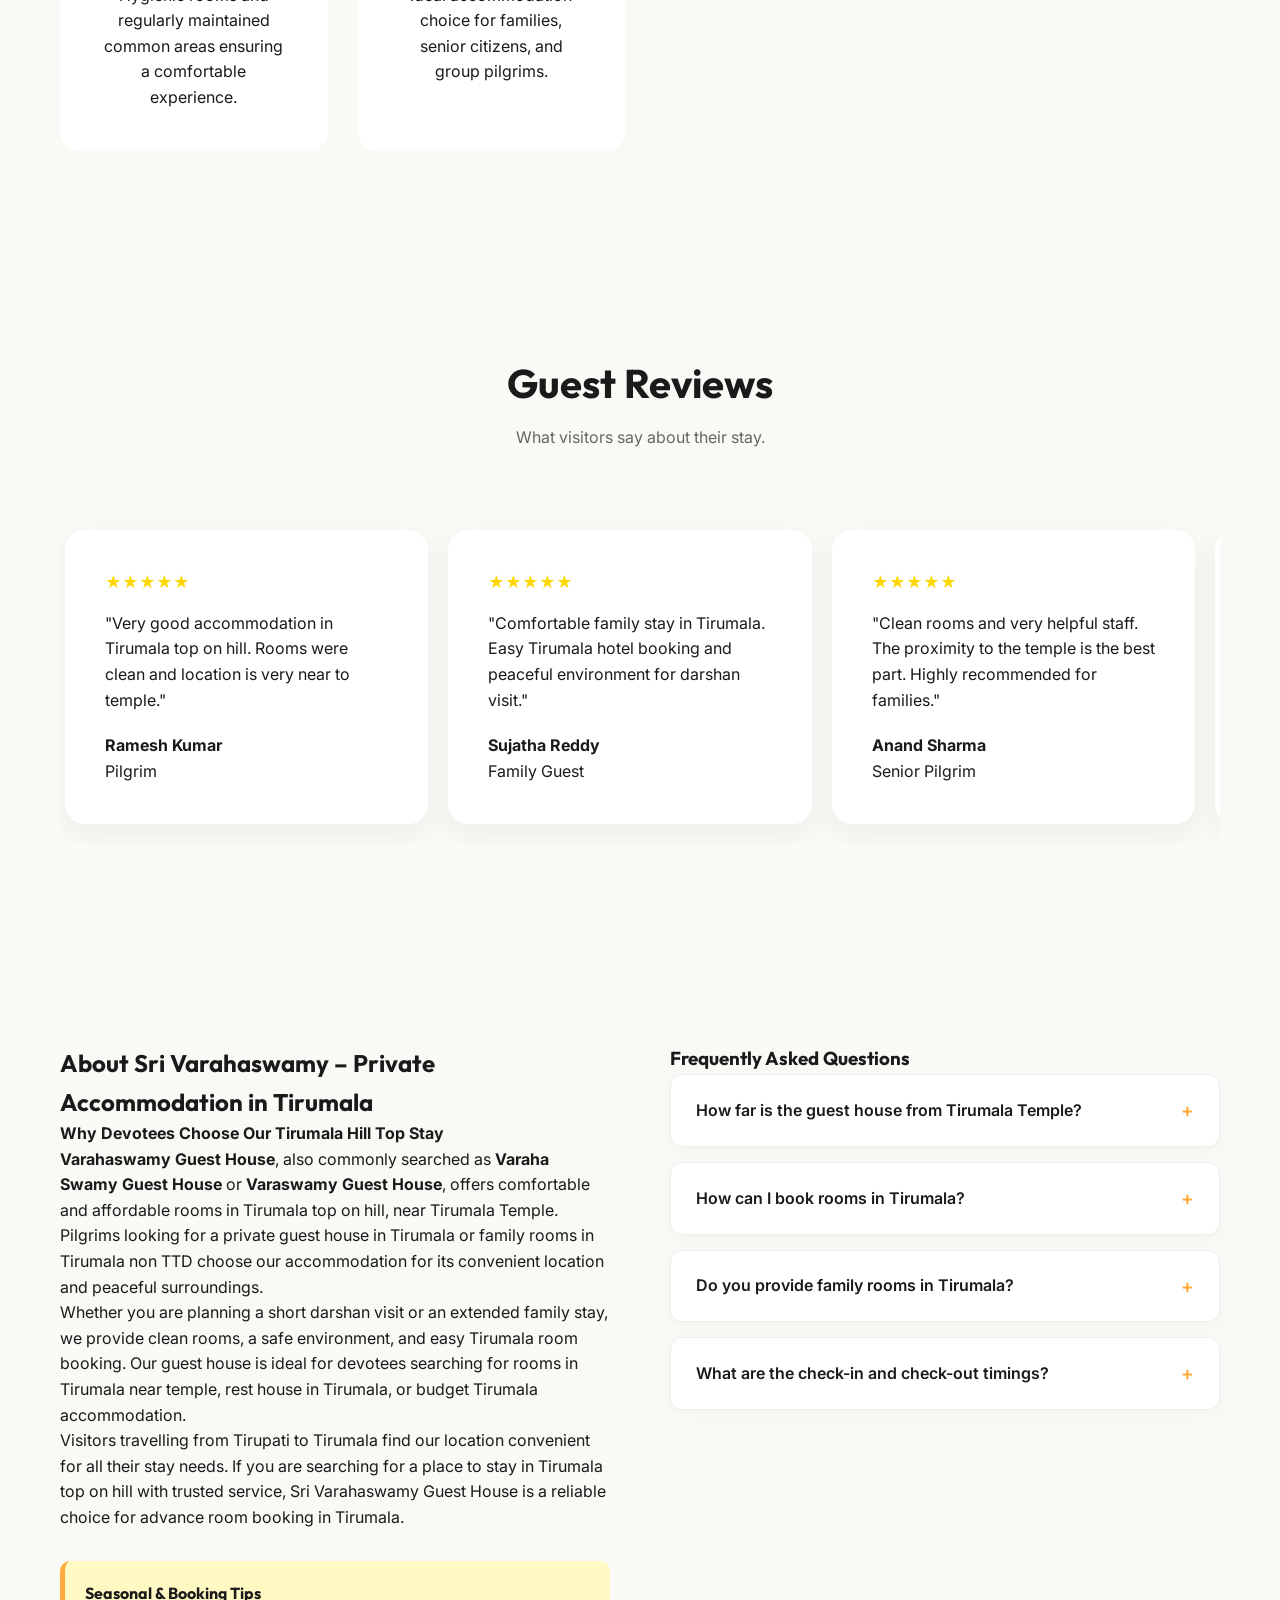
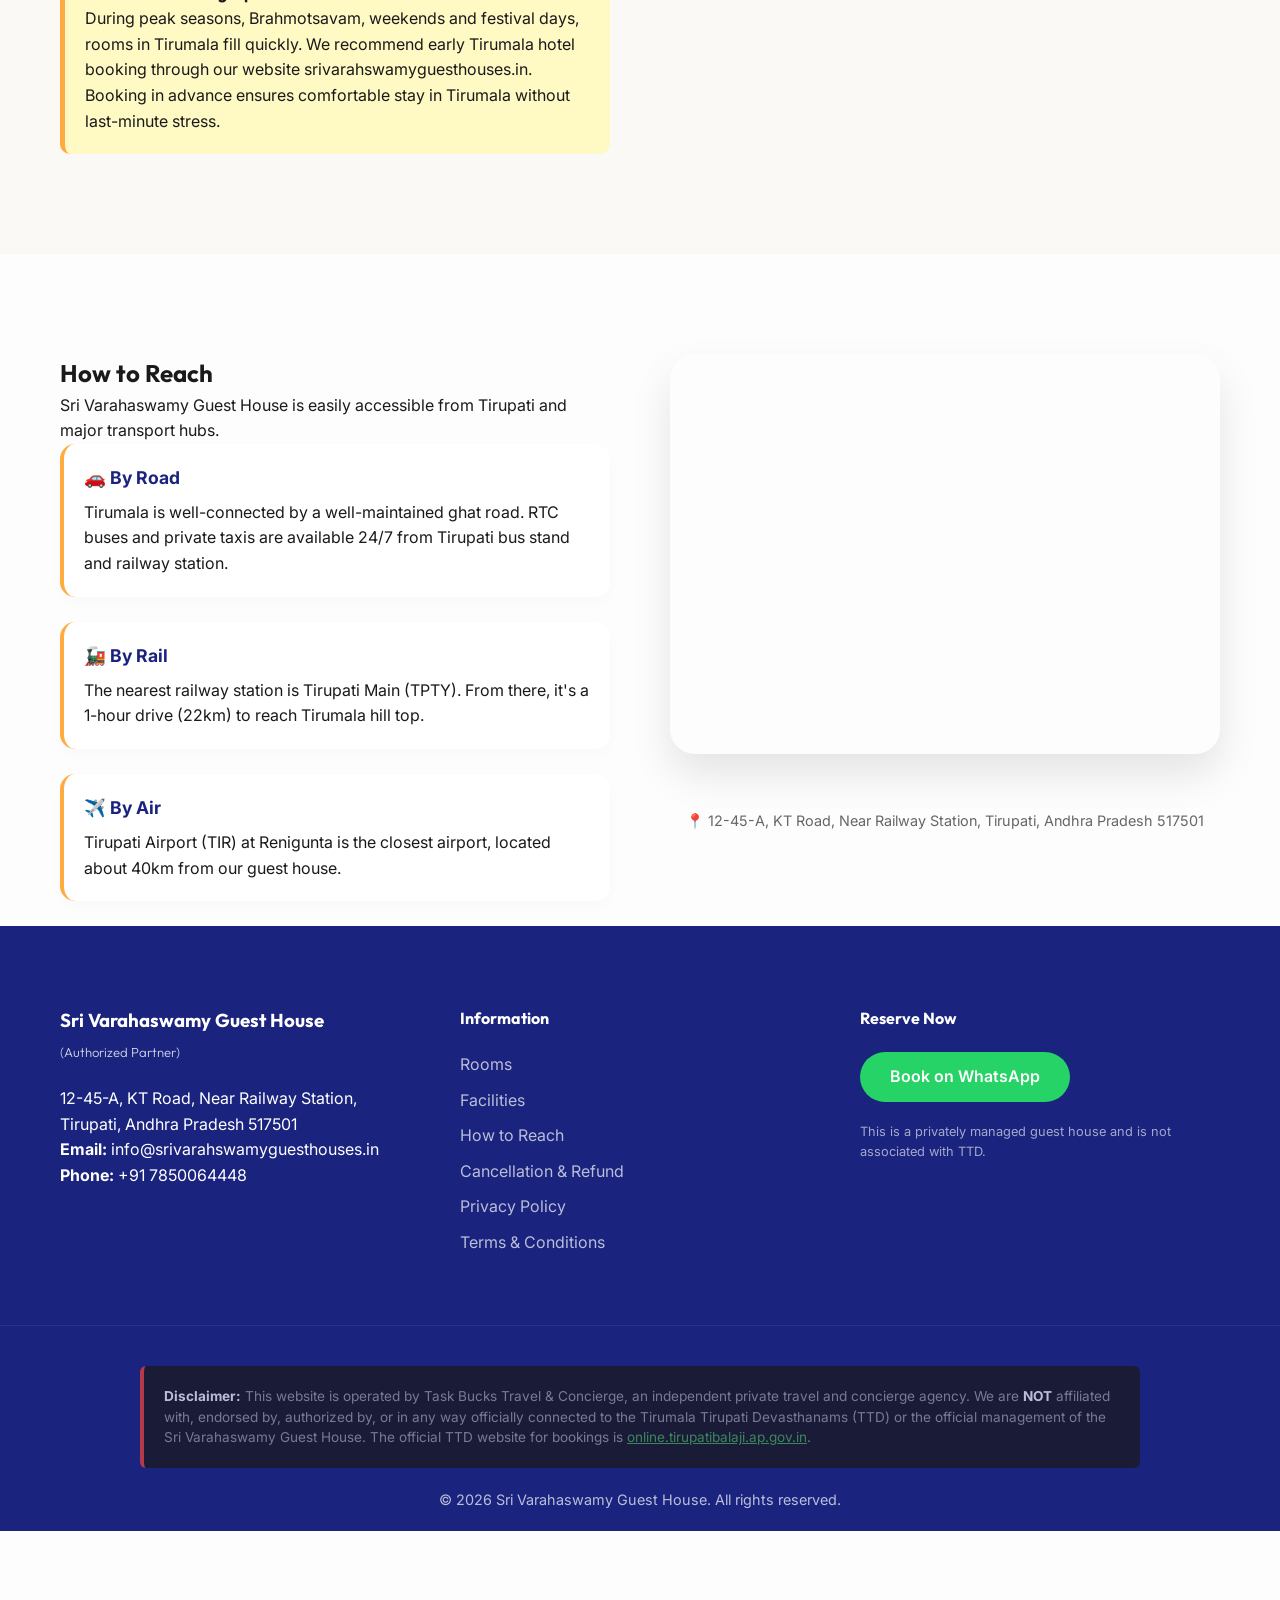
==== commit d1f633eb: "fix: accidentally removed stylesheet in index.html during SEO update" ====
--- a/index.html
+++ b/index.html
@@ -6,6 +6,10 @@
     <title>Varaswamy Guest House Tirumala | Rooms & Stay Near Tirumala</title>
     <meta name="description" content="Book your stay at Varaswamy Guest House in Tirumala. We offer affordable, clean, and peaceful accommodation near the Tirumala Temple for pilgrims and families.">
     <link rel="canonical" href="https://varahaswamyresthouse.in/">
+    <link rel="stylesheet" href="style.css">
+    <link rel="preconnect" href="https://fonts.googleapis.com">
+    <link rel="preconnect" href="https://fonts.gstatic.com" crossorigin>
+    <link href="https://fonts.googleapis.com/css2?family=Outfit:wght@300;400;600;700&family=Inter:wght@400;500;600&display=swap" rel="stylesheet">
     <meta property="og:title" content="Varaswamy Guest House Tirumala | Rooms & Stay Near Tirumala">
     <meta property="og:description" content="Book your stay at Varaswamy Guest House in Tirumala. We offer affordable, clean, and peaceful accommodation near the Tirumala Temple for pilgrims and families.">
     <meta property="og:type" content="website">
--- a/style.css
+++ b/style.css
@@ -0,0 +1,817 @@
+:root {
+    --primary: #FFAB40; /* Golden/Saffron */
+    --primary-dark: #E68A00;
+    --secondary: #1A237E; /* Deep Indigo for a spiritual touch */
+    --text: #1A1A1A;
+    --text-light: #666666;
+    --bg-light: #FAF9F6; /* Cream/Pearl white */
+    --white: #ffffff;
+    --glass: rgba(255, 255, 255, 0.8);
+    --shadow: 0 10px 30px rgba(0, 0, 0, 0.05);
+    --shadow-hover: 0 20px 40px rgba(0, 0, 0, 0.1);
+}
+
+* {
+    margin: 0;
+    padding: 0;
+    box-sizing: border-box;
+}
+
+html {
+    scroll-behavior: smooth;
+}
+
+body {
+    font-family: 'Inter', sans-serif;
+    color: var(--text);
+    background-color: var(--bg-light);
+    line-height: 1.6;
+}
+
+h1, h2, h3, h4, .logo {
+    font-family: 'Outfit', sans-serif;
+    font-weight: 700;
+}
+
+.container {
+    max-width: 1200px;
+    margin: 0 auto;
+    padding: 0 20px;
+}
+
+/* Navbar */
+.navbar {
+    position: fixed;
+    top: 0;
+    width: 100%;
+    background: var(--glass);
+    backdrop-filter: blur(10px);
+    z-index: 1000;
+    padding: 15px 0;
+    box-shadow: 0 2px 10px rgba(0,0,0,0.05);
+}
+
+.navbar .container {
+    display: flex;
+    justify-content: space-between;
+    align-items: center;
+}
+
+.logo {
+    font-size: 1.5rem;
+    color: var(--secondary);
+    text-decoration: none;
+}
+
+.nav-links {
+    display: flex;
+    list-style: none;
+    gap: 30px;
+}
+
+.nav-links a {
+    text-decoration: none;
+    color: var(--text);
+    font-weight: 500;
+    transition: color 0.3s;
+}
+
+.nav-links a:hover {
+    color: var(--primary);
+}
+
+/* Mobile Menu */
+.mobile-menu-toggle {
+    display: none;
+    flex-direction: column;
+    background: none;
+    border: none;
+    cursor: pointer;
+}
+
+.mobile-menu-toggle span {
+    width: 25px;
+    height: 3px;
+    background: var(--text);
+    margin: 2px 0;
+    border-radius: 2px;
+}
+
+/* Buttons */
+.btn-primary {
+    background: var(--primary);
+    color: white !important;
+    padding: 10px 25px;
+    border-radius: 50px;
+    transition: transform 0.3s, background 0.3s;
+}
+
+.btn-primary:hover {
+    background: var(--primary-dark);
+    transform: translateY(-2px);
+}
+
+.btn-secondary {
+    background: white;
+    color: var(--text);
+    padding: 12px 30px;
+    border-radius: 50px;
+    text-decoration: none;
+    font-weight: 600;
+    box-shadow: var(--shadow);
+}
+
+.btn-whatsapp {
+    background: #25D366;
+    color: white !important;
+    padding: 12px 30px;
+    border-radius: 50px;
+    text-decoration: none;
+    font-weight: 600;
+    display: inline-flex;
+    align-items: center;
+    gap: 10px;
+    transition: opacity 0.3s;
+}
+
+.btn-whatsapp:hover {
+    opacity: 0.9;
+}
+
+/* Hero */
+.hero {
+    position: relative;
+    height: 90vh;
+    display: flex;
+    align-items: center;
+    overflow: hidden;
+    color: white;
+}
+
+.hero-bg {
+    position: absolute;
+    top: 0;
+    left: 0;
+    width: 100%;
+    height: 100%;
+    object-fit: cover;
+    z-index: -2;
+}
+
+.hero-overlay {
+    position: absolute;
+    top: 0;
+    left: 0;
+    width: 100%;
+    height: 100%;
+    background: linear-gradient(rgba(0,0,0,0.6), rgba(0,0,0,0.2));
+    z-index: -1;
+}
+
+.hero-content {
+    text-align: center;
+    max-width: 800px;
+}
+
+.hero h1 {
+    font-size: 3.5rem;
+    margin: 20px 0;
+    line-height: 1.1;
+}
+
+.hero p {
+    font-size: 1.2rem;
+    margin-bottom: 30px;
+    opacity: 0.9;
+}
+
+.badge {
+    background: var(--primary);
+    padding: 5px 15px;
+    border-radius: 20px;
+    font-size: 0.8rem;
+    text-transform: uppercase;
+    font-weight: 700;
+    letter-spacing: 1px;
+}
+
+.hero-btns {
+    display: flex;
+    gap: 20px;
+    justify-content: center;
+}
+
+/* Sections */
+section {
+    padding: 100px 0;
+}
+
+.section-header {
+    text-align: center;
+    margin-bottom: 60px;
+}
+
+.section-header h2 {
+    font-size: 2.5rem;
+    margin-bottom: 10px;
+}
+
+.section-header p {
+    color: var(--text-light);
+}
+
+/* Room Cards */
+.room-grid {
+    display: grid;
+    grid-template-columns: repeat(auto-fit, minmax(300px, 1fr));
+    gap: 30px;
+}
+
+.room-card {
+    background: var(--white);
+    border-radius: 20px;
+    overflow: hidden;
+    box-shadow: var(--shadow);
+    transition: transform 0.3s, box-shadow 0.3s;
+}
+
+.room-card:hover {
+    transform: translateY(-10px);
+    box-shadow: var(--shadow-hover);
+}
+
+.room-img {
+    position: relative;
+    height: 250px;
+}
+
+.room-img img {
+    width: 100%;
+    height: 100%;
+    object-fit: cover;
+}
+
+.room-badge {
+    position: absolute;
+    top: 20px;
+    left: 20px;
+    background: var(--primary);
+    color: white;
+    padding: 5px 15px;
+    border-radius: 20px;
+    font-size: 0.8rem;
+    font-weight: 600;
+}
+
+.room-info {
+    padding: 25px;
+}
+
+.room-info h3 {
+    margin-bottom: 10px;
+}
+
+.room-info p {
+    color: var(--text-light);
+    font-size: 0.95rem;
+    margin-bottom: 20px;
+}
+
+.price {
+    font-size: 1.5rem;
+    font-weight: 700;
+    color: var(--secondary);
+    margin-bottom: 20px;
+}
+
+.price span {
+    font-size: 0.9rem;
+    color: var(--text-light);
+    font-weight: 400;
+}
+
+.room-footer {
+    display: flex;
+    gap: 10px;
+}
+
+.btn-call, .btn-wa {
+    flex: 1;
+    text-align: center;
+    padding: 10px;
+    border-radius: 10px;
+    text-decoration: none;
+    font-weight: 600;
+    font-size: 0.9rem;
+}
+
+.btn-call {
+    background: var(--bg-light);
+    color: var(--text);
+}
+
+.btn-wa {
+    background: #25D366;
+    color: white;
+}
+
+/* Facilities */
+.facilities-grid {
+    display: grid;
+    grid-template-columns: repeat(auto-fit, minmax(250px, 1fr));
+    gap: 30px;
+}
+
+.facility-item {
+    background: var(--white);
+    padding: 40px;
+    border-radius: 20px;
+    text-align: center;
+    transition: background 0.3s;
+}
+
+.facility-item:hover {
+    background: var(--primary);
+    color: white;
+}
+
+.facility-item .icon {
+    font-size: 2.5rem;
+    margin-bottom: 20px;
+}
+
+.facility-item h3 {
+    margin-bottom: 10px;
+}
+
+.facility-item:hover p {
+    color: rgba(255,255,255,0.9);
+}
+
+/* Reviews Slider */
+.testimonial-slider {
+    display: flex;
+    overflow-x: auto;
+    gap: 20px;
+    padding: 20px 5px;
+    scroll-snap-type: x mandatory;
+    scrollbar-width: none; /* Firefox */
+    -ms-overflow-style: none;  /* IE and Edge */
+}
+
+.testimonial-slider::-webkit-scrollbar {
+    display: none; /* Chrome, Safari and Opera */
+}
+
+.testimonial-card {
+    background: var(--white);
+    padding: 40px;
+    border-radius: 20px;
+    box-shadow: var(--shadow);
+    min-width: 350px;
+    flex: 0 0 calc(33.333% - 20px);
+    scroll-snap-align: center;
+    transition: transform 0.3s;
+}
+
+@media (max-width: 992px) {
+    .testimonial-card {
+        flex: 0 0 calc(50% - 20px);
+    }
+}
+
+@media (max-width: 768px) {
+    .testimonial-card {
+        flex: 0 0 100%;
+        min-width: 100%;
+    }
+}
+
+.stars {
+    color: #FFD700;
+    margin-bottom: 15px;
+}
+
+.author {
+    margin-top: 20px;
+    display: flex;
+    flex-direction: column;
+}
+
+/* About & FAQ */
+.grid-2 {
+    display: grid;
+    grid-template-columns: 1fr 1fr;
+    gap: 60px;
+}
+
+.booking-advice {
+    background: #FFF9C4;
+    padding: 20px;
+    border-radius: 10px;
+    margin-top: 30px;
+    border-left: 5px solid var(--primary);
+}
+
+/* FAQ Accordion Styling */
+.faq-item {
+    margin-bottom: 15px;
+    background: var(--white);
+    border-radius: 12px;
+    overflow: hidden;
+    box-shadow: 0 4px 15px rgba(0,0,0,0.03);
+    border: 1px solid #eee;
+}
+
+.faq-question {
+    padding: 20px 25px;
+    cursor: pointer;
+    font-weight: 600;
+    display: flex;
+    justify-content: space-between;
+    align-items: center;
+    transition: background 0.3s;
+}
+
+.faq-question:hover {
+    background: #fbfbfb;
+}
+
+.faq-question::after {
+    content: '+';
+    font-size: 1.2rem;
+    color: var(--primary);
+    transition: transform 0.3s;
+}
+
+.faq-item.active .faq-question::after {
+    content: '-';
+    transform: rotate(180deg);
+}
+
+.faq-answer {
+    max-height: 0;
+    overflow: hidden;
+    padding: 0 25px;
+    color: var(--text-light);
+    transition: max-height 0.4s ease, padding 0.4s ease;
+}
+
+.faq-item.active .faq-answer {
+    max-height: 200px;
+    padding: 0 25px 25px;
+}
+
+/* Location Map Styling */
+.location {
+    background: var(--bg-light);
+}
+
+.map-container {
+    width: 100%;
+    border-radius: 30px;
+    overflow: hidden;
+    box-shadow: var(--shadow-hover);
+    margin-bottom: 40px;
+}
+
+.map-container iframe {
+    display: block;
+}
+
+.address-card {
+    background: var(--white);
+    padding: 30px;
+    border-radius: 20px;
+    box-shadow: var(--shadow);
+    text-align: center;
+    max-width: 600px;
+    margin: 0 auto;
+}
+
+.address-item strong {
+    display: block;
+    color: var(--secondary);
+    font-size: 1.1rem;
+    margin-bottom: 5px;
+}
+
+/* How to Reach & Map */
+.how-to-reach {
+    background: #fdfdfd;
+}
+
+.reach-item {
+    margin-bottom: 25px;
+    padding: 20px;
+    background: var(--white);
+    border-radius: 15px;
+    box-shadow: 0 5px 15px rgba(0,0,0,0.02);
+    border-left: 4px solid var(--primary);
+}
+
+.reach-item strong {
+    display: block;
+    font-size: 1.1rem;
+    color: var(--secondary);
+    margin-bottom: 8px;
+}
+
+.map-box {
+    display: flex;
+    flex-direction: column;
+    gap: 15px;
+}
+
+.map-container {
+    width: 100%;
+    border-radius: 25px;
+    overflow: hidden;
+    box-shadow: var(--shadow-hover);
+}
+
+.map-caption {
+    font-size: 0.9rem;
+    color: var(--text-light);
+    text-align: center;
+}
+
+/* Policy Content Styling */
+.policy-body {
+    max-height: 70vh;
+    overflow-y: auto;
+    padding-right: 15px;
+}
+
+.policy-body p {
+    margin-bottom: 15px;
+}
+
+.policy-body ul {
+    list-style: none;
+    padding-left: 0;
+}
+
+.policy-body li {
+    margin-bottom: 15px;
+    padding-left: 20px;
+    position: relative;
+}
+
+.policy-body li::before {
+    content: "•";
+    color: var(--primary);
+    position: absolute;
+    left: 0;
+    font-weight: bold;
+}
+
+/* Footer */
+.footer {
+    background: var(--secondary);
+    color: white;
+    padding: 80px 0 20px;
+}
+
+.footer-content {
+    display: grid;
+    grid-template-columns: repeat(auto-fit, minmax(200px, 1fr));
+    gap: 40px;
+    margin-bottom: 60px;
+}
+
+.footer h3, .footer h4 {
+    margin-bottom: 20px;
+}
+
+.footer-links ul {
+    list-style: none;
+}
+
+.footer-links li {
+    margin-bottom: 10px;
+}
+
+.footer-links a {
+    color: rgba(255,255,255,0.7);
+    text-decoration: none;
+    transition: color 0.3s;
+}
+
+.footer-links a:hover {
+    color: var(--primary);
+}
+
+.notice {
+    font-size: 0.8rem;
+    opacity: 0.6;
+    margin-top: 20px;
+}
+
+.footer-bottom {
+    text-align: center;
+    padding-top: 40px;
+    border-top: 1px solid rgba(255,255,255,0.1);
+    font-size: 0.9rem;
+    opacity: 0.7;
+}
+
+/* Modal Styling */
+.modal {
+    display: none;
+    position: fixed;
+    top: 0;
+    left: 0;
+    width: 100%;
+    height: 100%;
+    background: rgba(0, 0, 0, 0.5);
+    backdrop-filter: blur(8px);
+    z-index: 2000;
+    justify-content: center;
+    align-items: center;
+    padding: 20px;
+}
+
+.modal-content {
+    background: var(--white);
+    max-width: 500px;
+    width: 100%;
+    padding: 40px;
+    border-radius: 30px;
+    position: relative;
+    box-shadow: var(--shadow-hover);
+    animation: slideUp 0.4s cubic-bezier(0.165, 0.84, 0.44, 1);
+}
+
+@keyframes slideUp {
+    from { transform: translateY(50px); opacity: 0; }
+    to { transform: translateY(0); opacity: 1; }
+}
+
+.close-modal {
+    position: absolute;
+    top: 20px;
+    right: 20px;
+    font-size: 2rem;
+    background: none;
+    border: none;
+    cursor: pointer;
+    color: var(--text-light);
+}
+
+.modal-header {
+    margin-bottom: 30px;
+    text-align: center;
+}
+
+.modal-header h2 {
+    font-size: 1.8rem;
+    color: var(--secondary);
+    margin-bottom: 5px;
+}
+
+.modal-header p {
+    color: var(--text-light);
+    font-size: 0.9rem;
+}
+
+.booking-form .form-group {
+    margin-bottom: 20px;
+}
+
+.booking-form label {
+    display: block;
+    margin-bottom: 8px;
+    font-weight: 600;
+    font-size: 0.9rem;
+}
+
+.booking-form input {
+    width: 100%;
+    padding: 12px 15px;
+    border: 1px solid #ddd;
+    border-radius: 12px;
+    font-size: 1rem;
+    font-family: inherit;
+    transition: border-color 0.3s;
+}
+
+.booking-form input:focus {
+    outline: none;
+    border-color: var(--primary);
+}
+
+.w-100 {
+    width: 100%;
+    justify-content: center;
+    border: none;
+    cursor: pointer;
+    font-family: inherit;
+    font-size: 1rem;
+}
+
+/* Floating Contact Buttons for Mobile */
+.floating-contact {
+    display: none;
+    position: fixed;
+    bottom: 25px;
+    left: 20px;
+    right: 20px;
+    justify-content: space-between;
+    z-index: 9999;
+    pointer-events: none;
+}
+
+.floating-btn {
+    pointer-events: auto;
+    width: 60px;
+    height: 60px;
+    border-radius: 50%;
+    display: flex;
+    align-items: center;
+    justify-content: center;
+    color: white;
+    text-decoration: none;
+    box-shadow: 0 4px 15px rgba(0,0,0,0.2);
+    transition: transform 0.3s cubic-bezier(0.175, 0.885, 0.32, 1.275);
+    animation: pulse 2s infinite;
+}
+
+.floating-btn:hover {
+    transform: scale(1.1);
+}
+
+.call-btn {
+    background: #FFAB40; /* Theme primary color */
+}
+
+.whatsapp-btn {
+    background: #25D366;
+}
+
+@keyframes pulse {
+    0% { transform: scale(1); box-shadow: 0 4px 15px rgba(0,0,0,0.15); }
+    50% { transform: scale(1.05); box-shadow: 0 4px 25px rgba(0,0,0,0.25); }
+    100% { transform: scale(1); box-shadow: 0 4px 15px rgba(0,0,0,0.15); }
+}
+
+@media (max-width: 768px) {
+    .nav-links {
+        display: none;
+        position: absolute;
+        top: 100%;
+        left: 0;
+        width: 100%;
+        background: var(--white);
+        flex-direction: column;
+        padding: 20px;
+        text-align: center;
+        box-shadow: 0 5px 10px rgba(0,0,0,0.1);
+    }
+
+    .nav-links.active {
+        display: flex;
+    }
+
+    .mobile-menu-toggle {
+        display: flex;
+    }
+
+    .floating-contact {
+        display: flex;
+    }
+
+    .hero h1 {
+        font-size: 2.2rem;
+        padding-top: 40px;
+    }
+
+    .hero p {
+        font-size: 1.1rem;
+        margin-bottom: 20px;
+    }
+
+    .hero {
+        height: auto;
+        min-height: 80vh;
+        padding: 120px 0 60px;
+    }
+
+    .hero-btns {
+        flex-direction: column;
+        gap: 15px;
+    }
+
+    .btn-secondary, .btn-whatsapp {
+        width: 100%;
+        justify-content: center;
+    }
+    
+    .navbar .logo {
+        font-size: 1.2rem;
+    }
+
+    .grid-2 {
+        grid-template-columns: 1fr;
+    }
+}
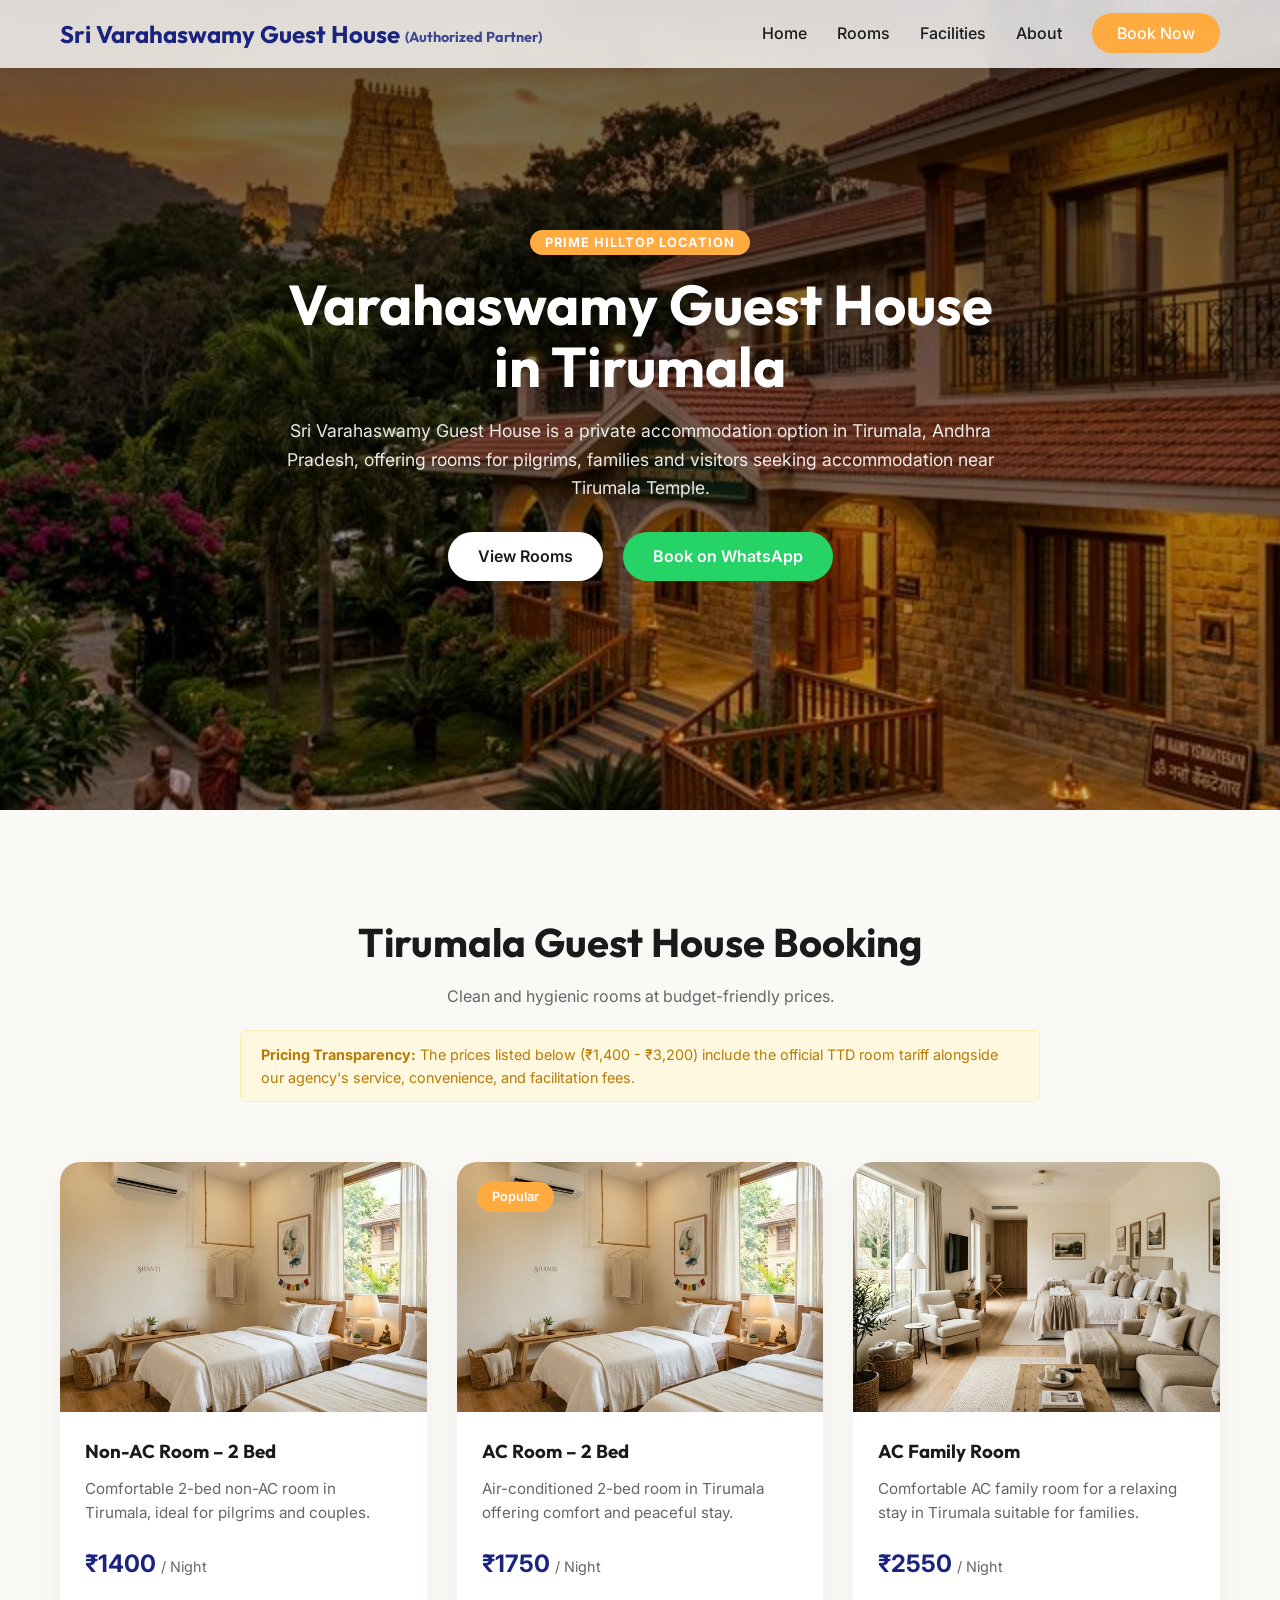
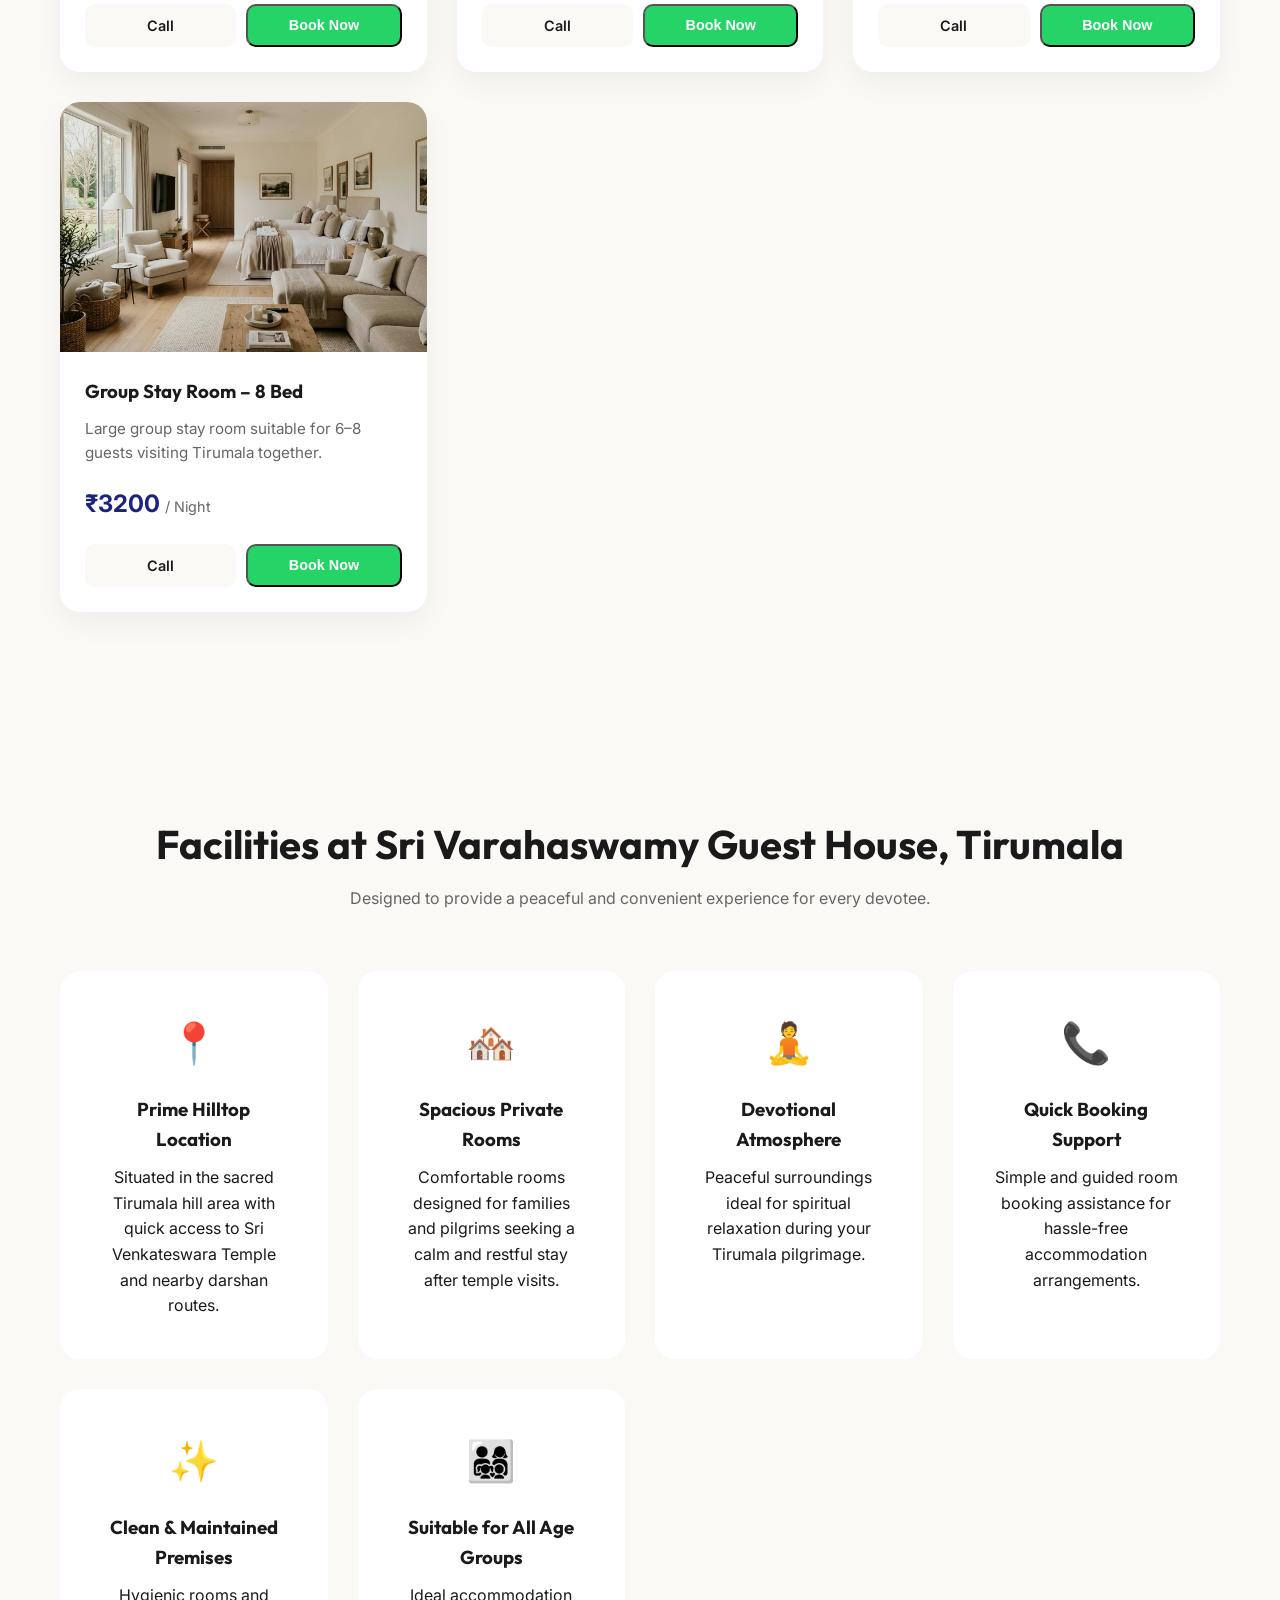
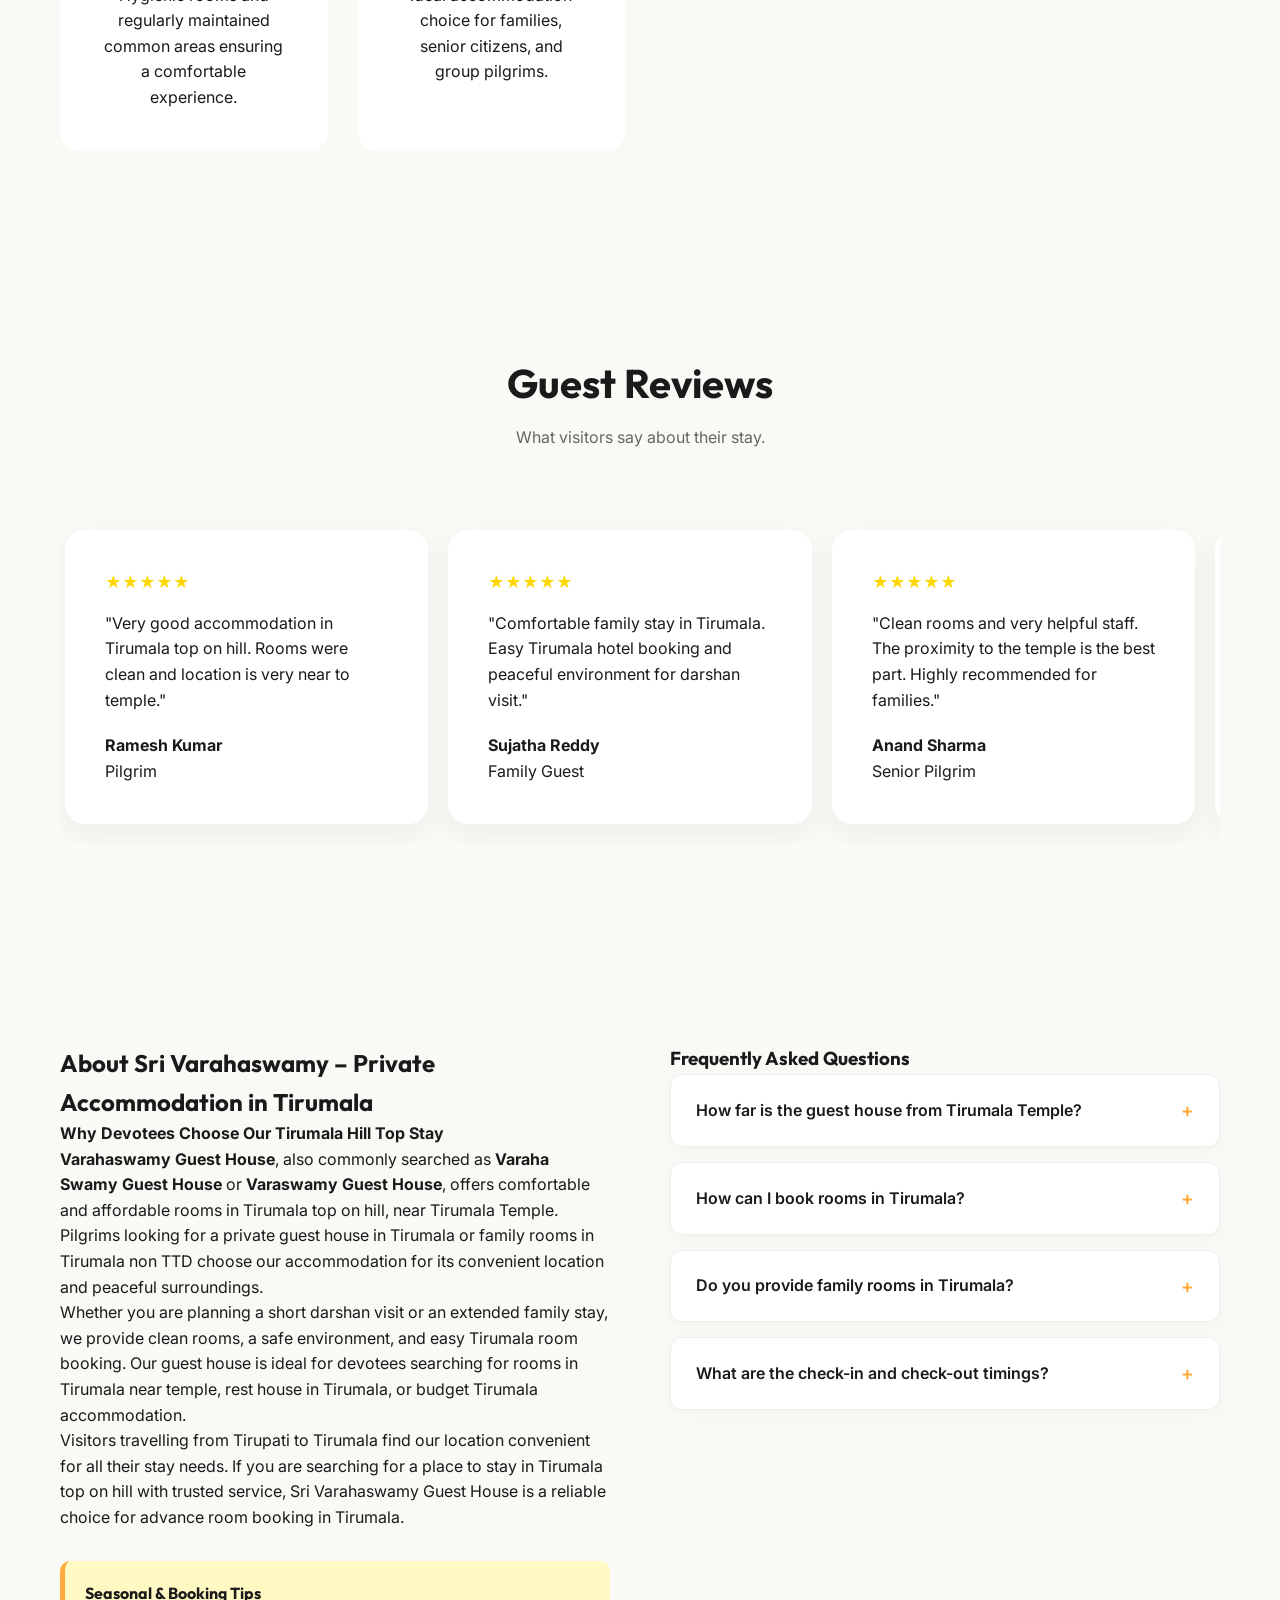
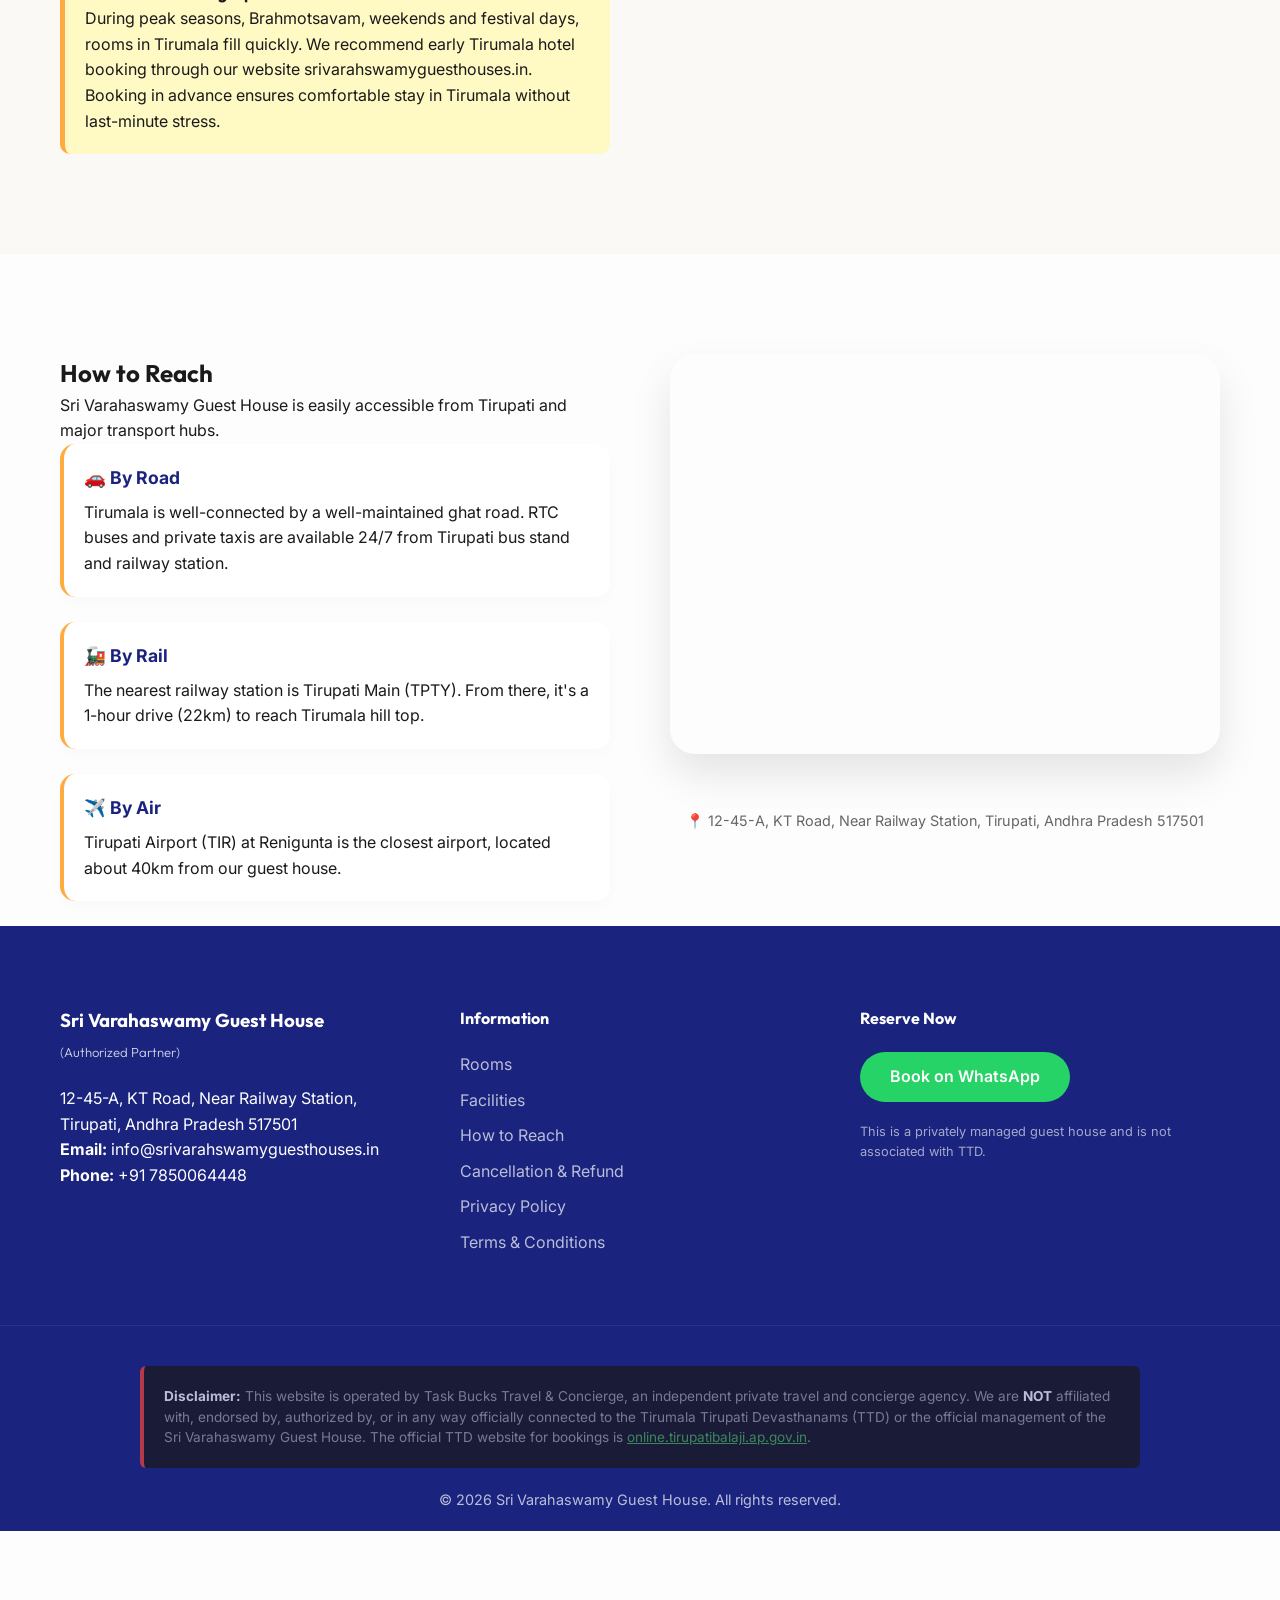
==== commit 49cdb59b: "seo: refine exact copy for titles, h1, descriptions and faq" ====
--- a/index.html
+++ b/index.html
@@ -3,15 +3,15 @@
 <head>
     <meta charset="UTF-8">
     <meta name="viewport" content="width=device-width, initial-scale=1.0">
-    <title>Varaswamy Guest House Tirumala | Rooms & Stay Near Tirumala</title>
-    <meta name="description" content="Book your stay at Varaswamy Guest House in Tirumala. We offer affordable, clean, and peaceful accommodation near the Tirumala Temple for pilgrims and families.">
+    <title>Varahaswamy Guest House Tirumala | Rooms & Booking</title>
+    <meta name="description" content="Varahaswamy Guest House in Tirumala. View rooms, facilities, location and booking information for pilgrims and families near Tirumala Temple.">
     <link rel="canonical" href="https://varahaswamyresthouse.in/">
     <link rel="stylesheet" href="style.css">
     <link rel="preconnect" href="https://fonts.googleapis.com">
     <link rel="preconnect" href="https://fonts.gstatic.com" crossorigin>
     <link href="https://fonts.googleapis.com/css2?family=Outfit:wght@300;400;600;700&family=Inter:wght@400;500;600&display=swap" rel="stylesheet">
-    <meta property="og:title" content="Varaswamy Guest House Tirumala | Rooms & Stay Near Tirumala">
-    <meta property="og:description" content="Book your stay at Varaswamy Guest House in Tirumala. We offer affordable, clean, and peaceful accommodation near the Tirumala Temple for pilgrims and families.">
+    <meta property="og:title" content="Varahaswamy Guest House Tirumala | Rooms & Booking">
+    <meta property="og:description" content="Varahaswamy Guest House in Tirumala. View rooms, facilities, location and booking information for pilgrims and families near Tirumala Temple.">
     <meta property="og:type" content="website">
     <meta property="og:url" content="https://varahaswamyresthouse.in/">
     <meta property="og:image" content="https://varahaswamyresthouse.in/assets/varahaswamy-guest-house-tirumala.png">
@@ -20,9 +20,12 @@
     {
       "@context": "https://schema.org",
       "@type": "LodgingBusiness",
-      "name": "Varaswamy Guest House",
-      "alternateName": ["Varahaswamy Guest House", "Varaha Swamy Guest House"],
-      "description": "Comfortable and affordable rooms in Tirumala top on hill, near Tirumala Temple. Private accommodation for families and pilgrims.",
+      "name": "Sri Varahaswamy Guest House",
+      "alternateName": [
+        "Varahaswamy Guest House",
+        "Varahaswamy Rest House"
+      ],
+      "description": "Sri Varahaswamy Guest House is a private accommodation option in Tirumala, Andhra Pradesh, offering rooms for pilgrims, families and visitors seeking accommodation near Tirumala Temple.",
       "image": "https://varahaswamyresthouse.in/assets/varahaswamy-guest-house-tirumala.png",
       "url": "https://varahaswamyresthouse.in/",
       "telephone": "+917850064448",
@@ -108,7 +111,8 @@
         <img src="assets/varahaswamy-guest-house-tirumala.png" alt="Sri Varahaswamy Guest House Tirumala" class="hero-bg">
         <div class="container hero-content">
             <span class="badge">Prime Hilltop Location</span>
-            <h1>Varaswamy Guest House in Tirumala <br><span style="font-size: 0.8em;">(Authorized Partner)</span></h1>
+            <h1>Varahaswamy Guest House in Tirumala</h1>
+            <p style="margin-top: 15px; font-size: 1.1rem; max-width: 800px; margin-left: auto; margin-right: auto; line-height: 1.6;">Sri Varahaswamy Guest House is a private accommodation option in Tirumala, Andhra Pradesh, offering rooms for pilgrims, families and visitors seeking accommodation near Tirumala Temple.</p>
 
 
             <div class="hero-btns">
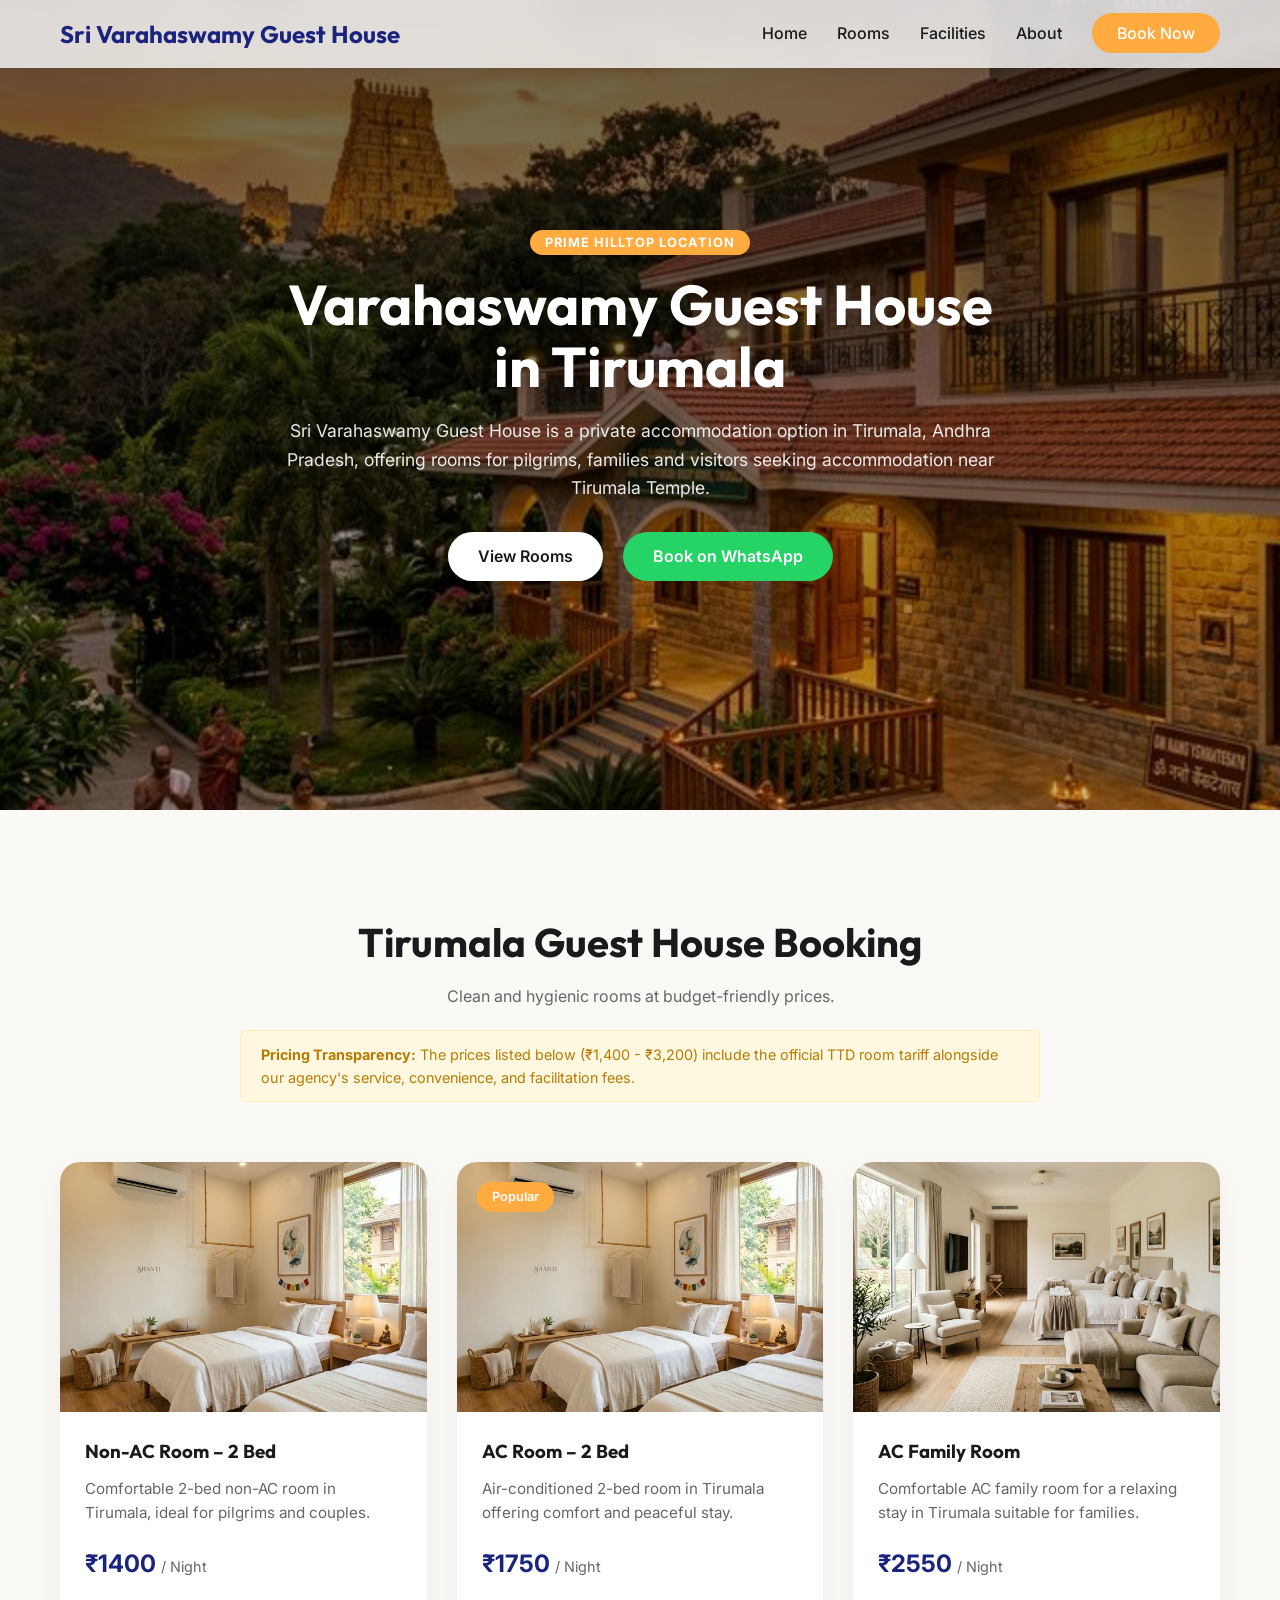
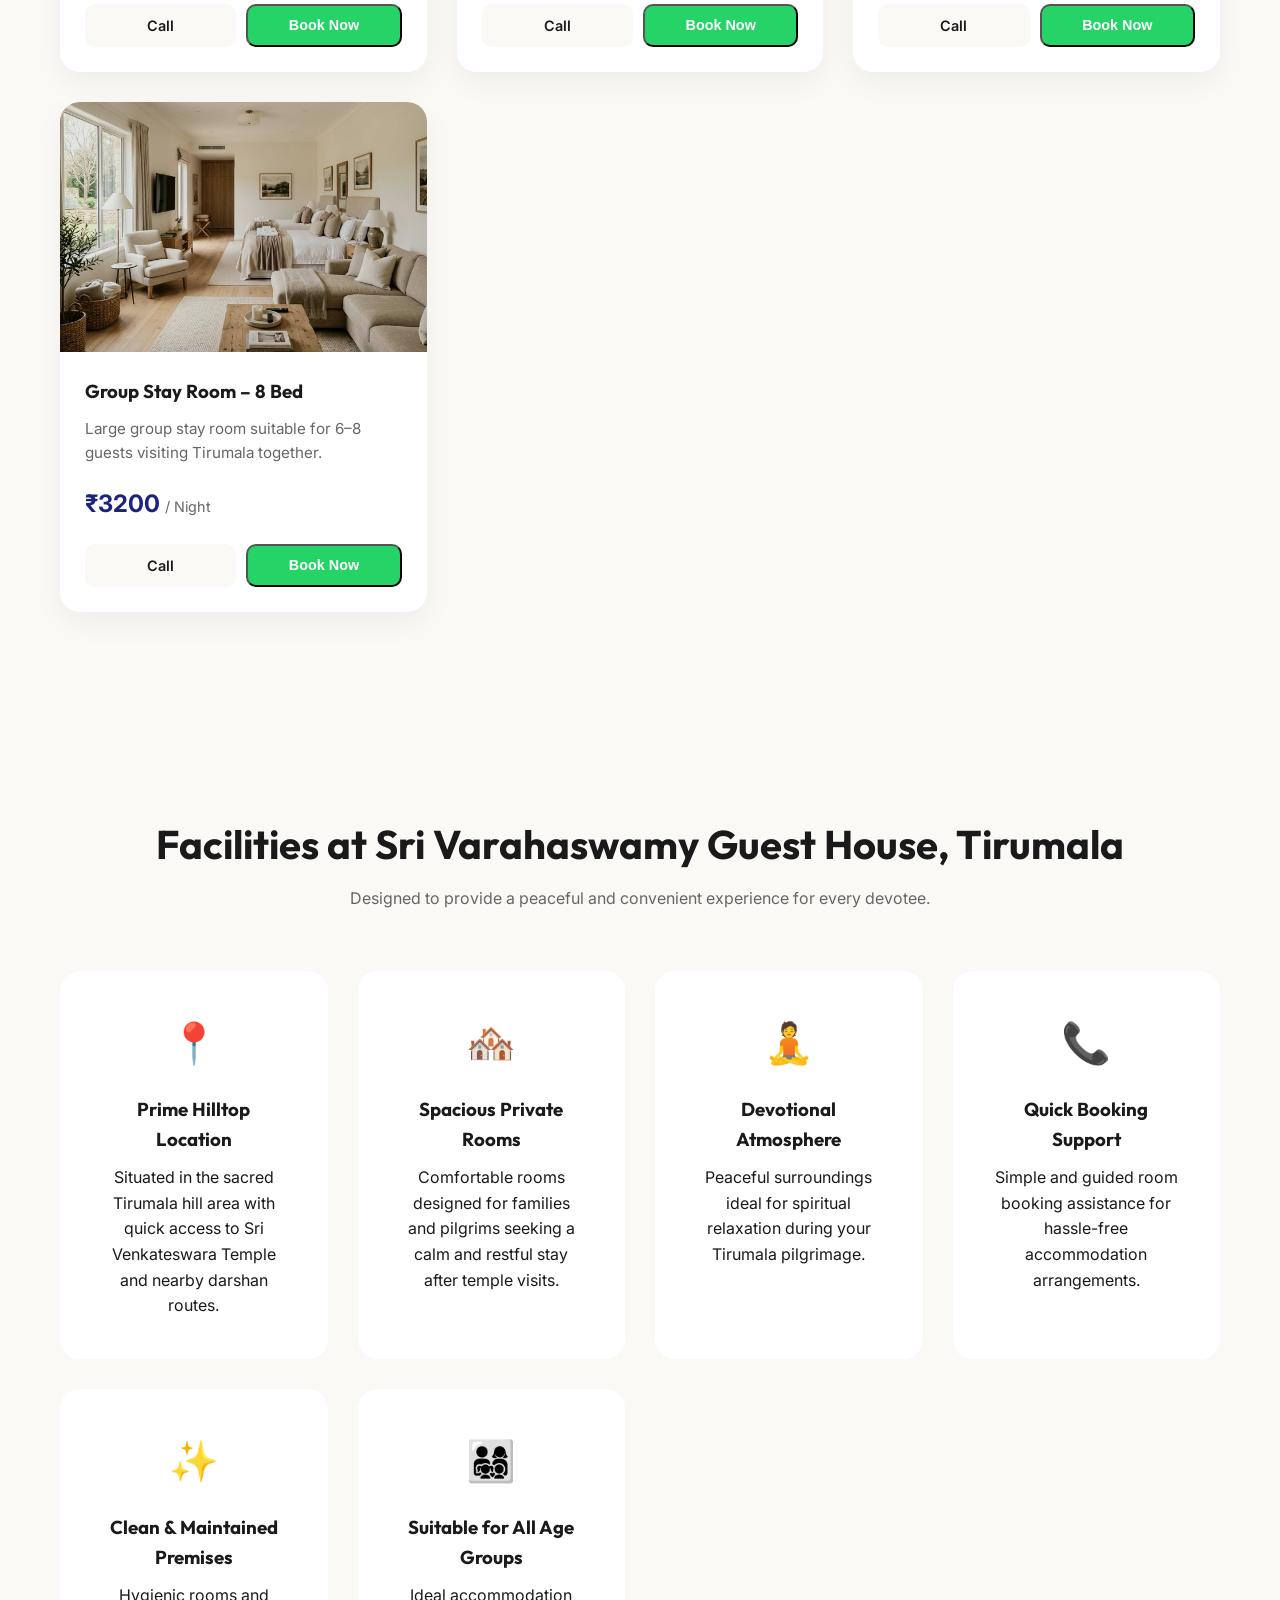
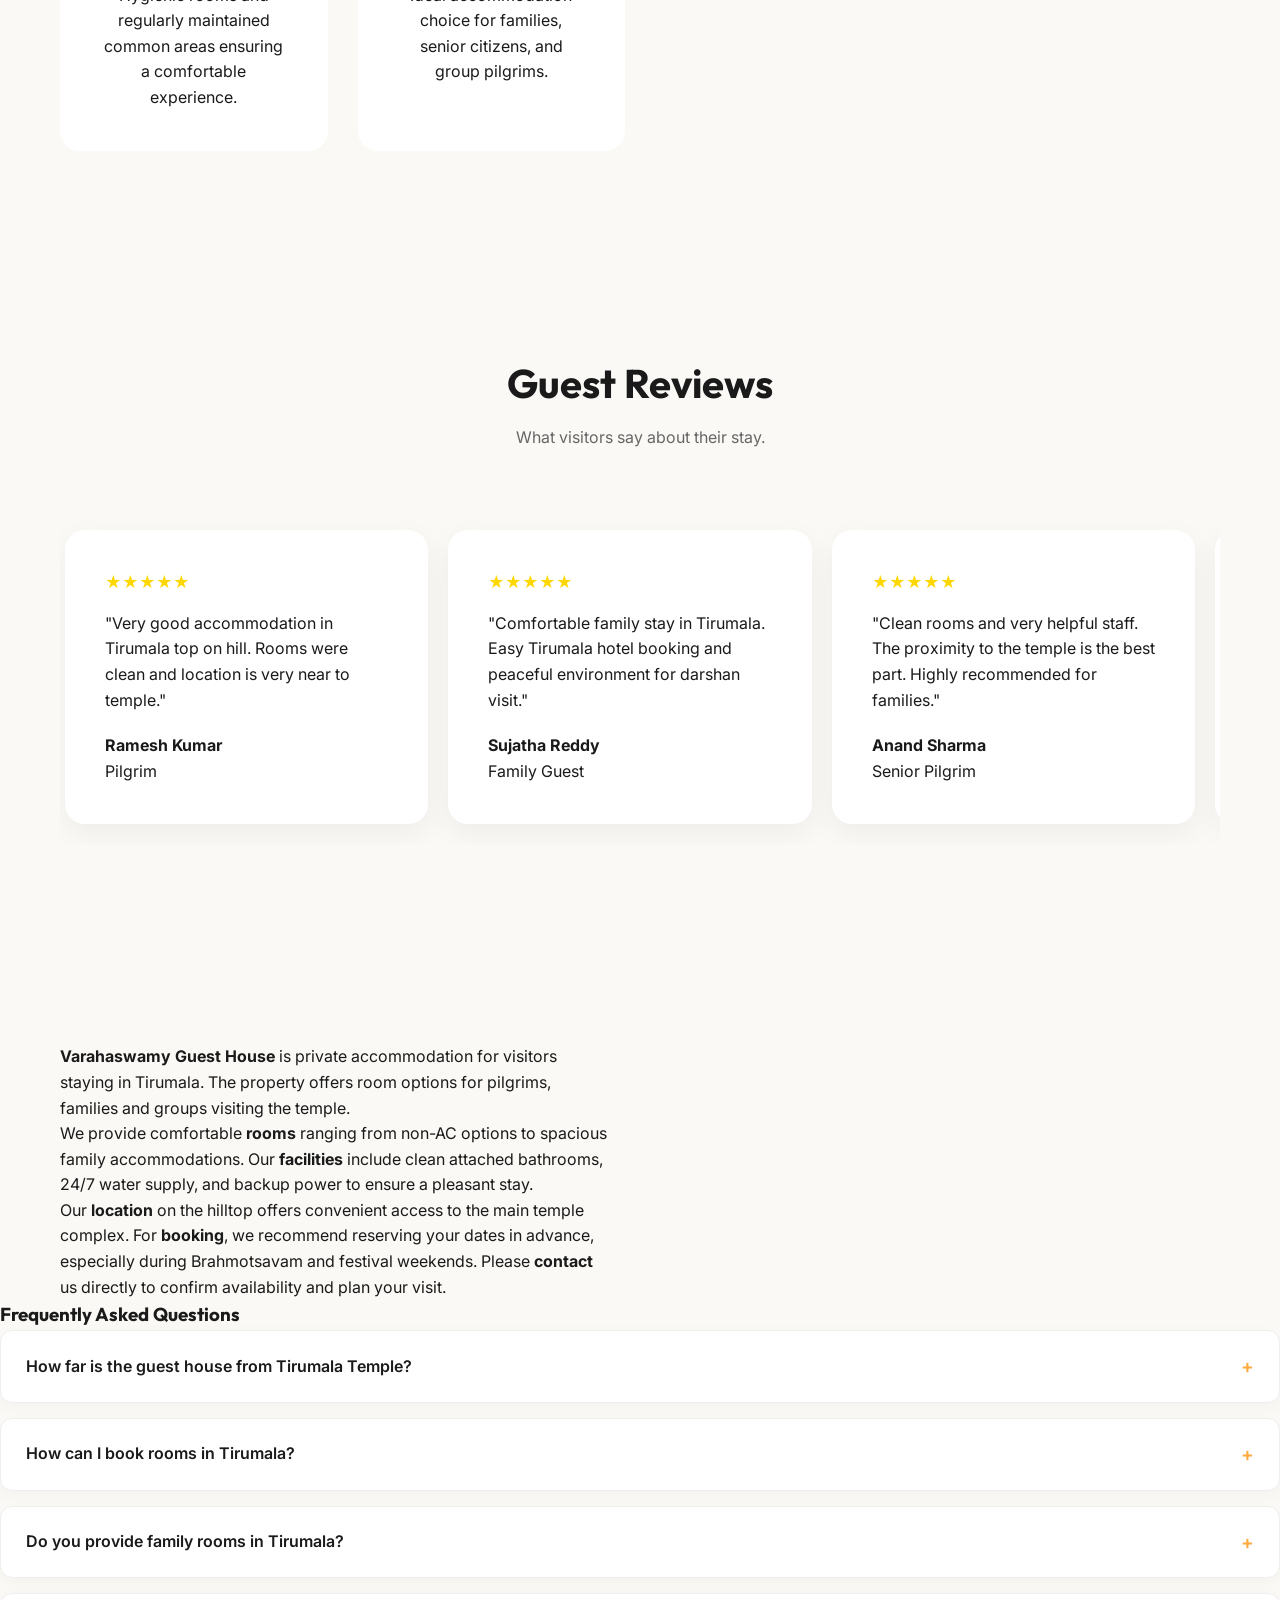
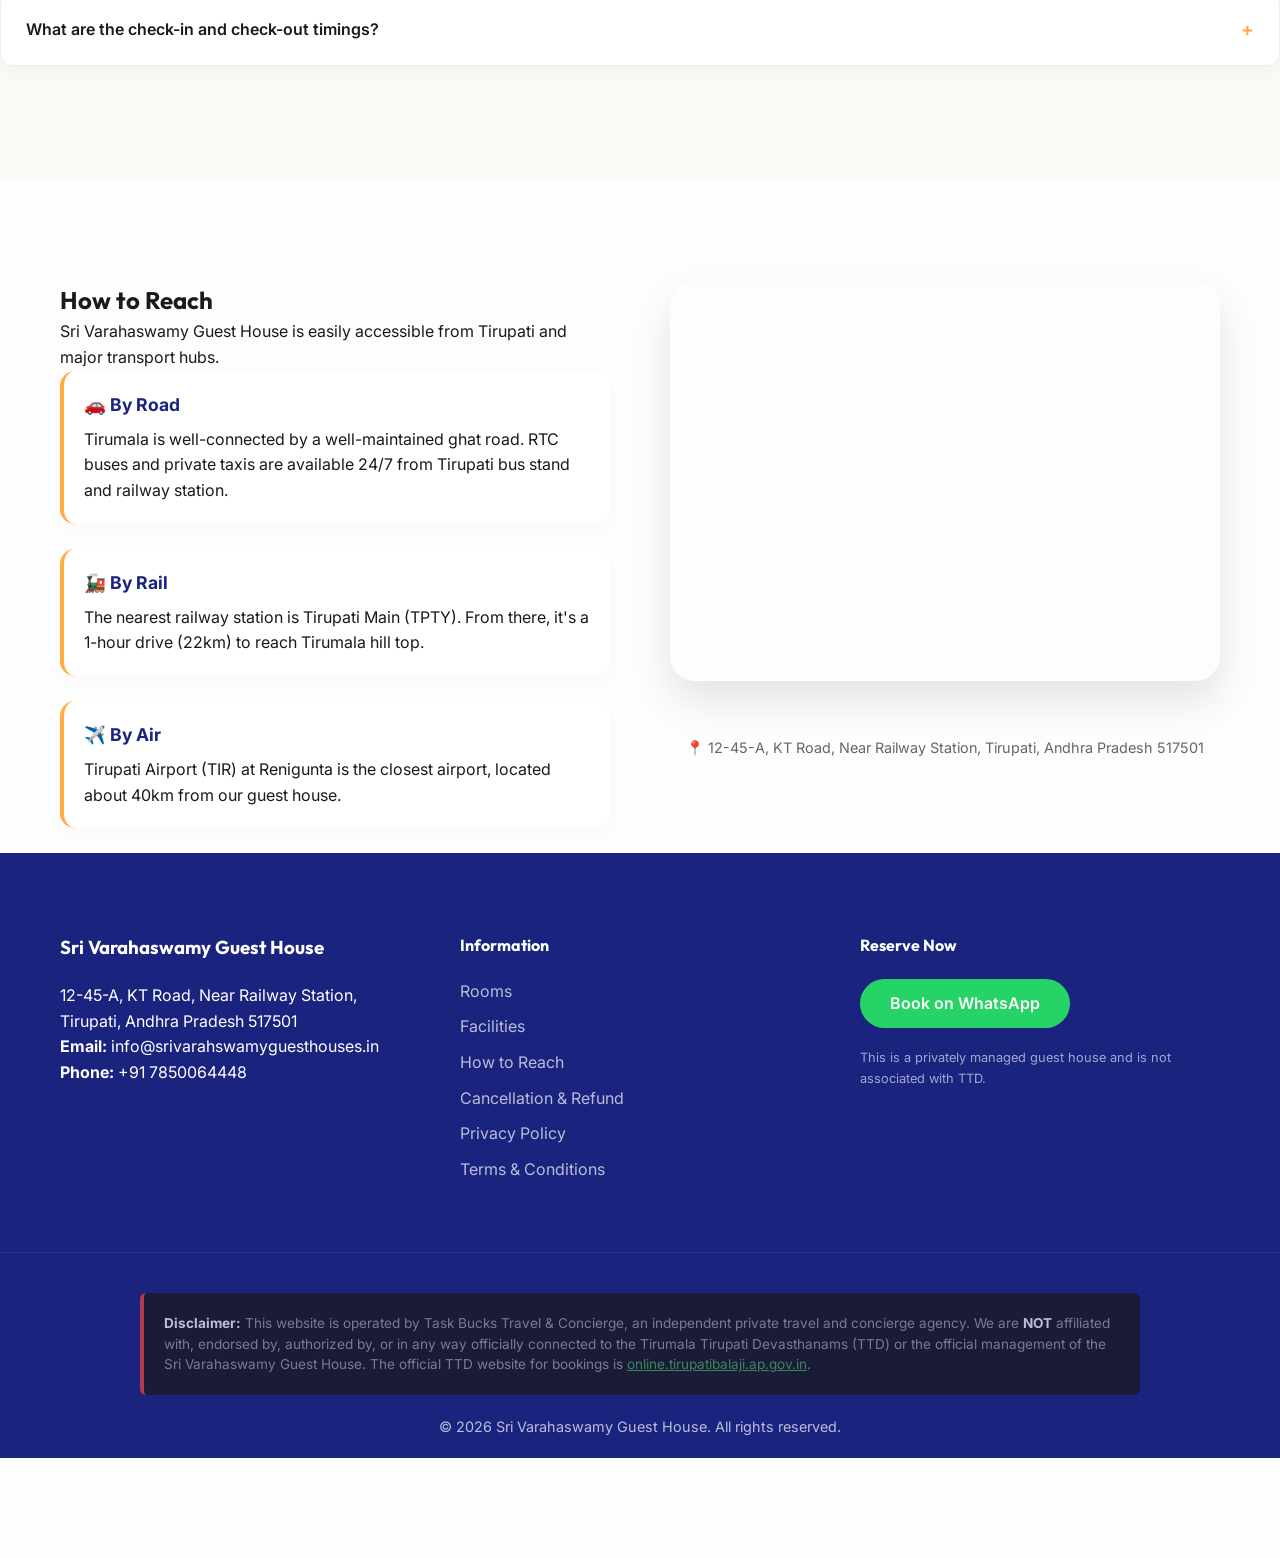
==== commit 220f9b6b: "seo: surgical brand entity optimization and removal of unauthorized claims" ====
--- a/index.html
+++ b/index.html
@@ -20,10 +20,10 @@
     {
       "@context": "https://schema.org",
       "@type": "LodgingBusiness",
-      "name": "Sri Varahaswamy Guest House",
+      "name": "Varahaswamy Guest House",
       "alternateName": [
-        "Varahaswamy Guest House",
-        "Varahaswamy Rest House"
+        "Sri Varahaswamy Guest House",
+        "Varaha Swamy Guest House"
       ],
       "description": "Sri Varahaswamy Guest House is a private accommodation option in Tirumala, Andhra Pradesh, offering rooms for pilgrims, families and visitors seeking accommodation near Tirumala Temple.",
       "image": "https://varahaswamyresthouse.in/assets/varahaswamy-guest-house-tirumala.png",
@@ -90,7 +90,7 @@
 <body>
     <nav class="navbar">
         <div class="container">
-            <a href="#" class="logo">Sri Varahaswamy Guest House <span style="font-size: 0.6em; opacity: 0.8; vertical-align: middle;">(Authorized Partner)</span></a>
+            <a href="index.html" class="logo">Sri Varahaswamy Guest House</a>
             <ul class="nav-links">
                 <li><a href="index.html">Home</a></li>
                 <li><a href="rooms.html">Rooms</a></li>
@@ -287,15 +287,9 @@
     <section id="about" class="about">
         <div class="container grid-2">
             <div class="about-content">
-                <h2>About Sri Varahaswamy – Private Accommodation in Tirumala</h2>
-                <p><strong>Why Devotees Choose Our Tirumala Hill Top Stay</strong></p>
-                <p><strong>Varahaswamy Guest House</strong>, also commonly searched as <strong>Varaha Swamy Guest House</strong> or <strong>Varaswamy Guest House</strong>, offers comfortable and affordable rooms in Tirumala top on hill, near Tirumala Temple. Pilgrims looking for a private guest house in Tirumala or family rooms in Tirumala non TTD choose our accommodation for its convenient location and peaceful surroundings.</p>
-                <p>Whether you are planning a short darshan visit or an extended family stay, we provide clean rooms, a safe environment, and easy Tirumala room booking. Our guest house is ideal for devotees searching for rooms in Tirumala near temple, rest house in Tirumala, or budget Tirumala accommodation.</p>
-                <p>Visitors travelling from Tirupati to Tirumala find our location convenient for all their stay needs. If you are searching for a place to stay in Tirumala top on hill with trusted service, Sri Varahaswamy Guest House is a reliable choice for advance room booking in Tirumala.</p>
-                
-                <div class="booking-advice">
-                    <h4>Seasonal & Booking Tips</h4>
-                    <p>During peak seasons, Brahmotsavam, weekends and festival days, rooms in Tirumala fill quickly. We recommend early Tirumala hotel booking through our website srivarahswamyguesthouses.in. Booking in advance ensures comfortable stay in Tirumala without last-minute stress.</p>
+                <p><strong>Varahaswamy Guest House</strong> is private accommodation for visitors staying in Tirumala. The property offers room options for pilgrims, families and groups visiting the temple.</p>
+                <p>We provide comfortable <strong>rooms</strong> ranging from non-AC options to spacious family accommodations. Our <strong>facilities</strong> include clean attached bathrooms, 24/7 water supply, and backup power to ensure a pleasant stay.</p>
+                <p>Our <strong>location</strong> on the hilltop offers convenient access to the main temple complex. For <strong>booking</strong>, we recommend reserving your dates in advance, especially during Brahmotsavam and festival weekends. Please <strong>contact</strong> us directly to confirm availability and plan your visit.</p>
                 </div>
             </div>
             <div class="faq">
@@ -363,7 +357,7 @@
     <footer id="contact" class="footer">
         <div class="container footer-content">
             <div class="footer-info">
-                <h3>Sri Varahaswamy Guest House <br><span style="font-size: 0.7em; font-weight: 300; opacity: 0.8;">(Authorized Partner)</span></h3>
+                <h3>Sri Varahaswamy Guest House</h3>
                 <p>12-45-A, KT Road, Near Railway Station,<br>Tirupati, Andhra Pradesh 517501</p>
                 <p><strong>Email:</strong> info@srivarahswamyguesthouses.in</p>
                 <p><strong>Phone:</strong> +91 7850064448</p>
